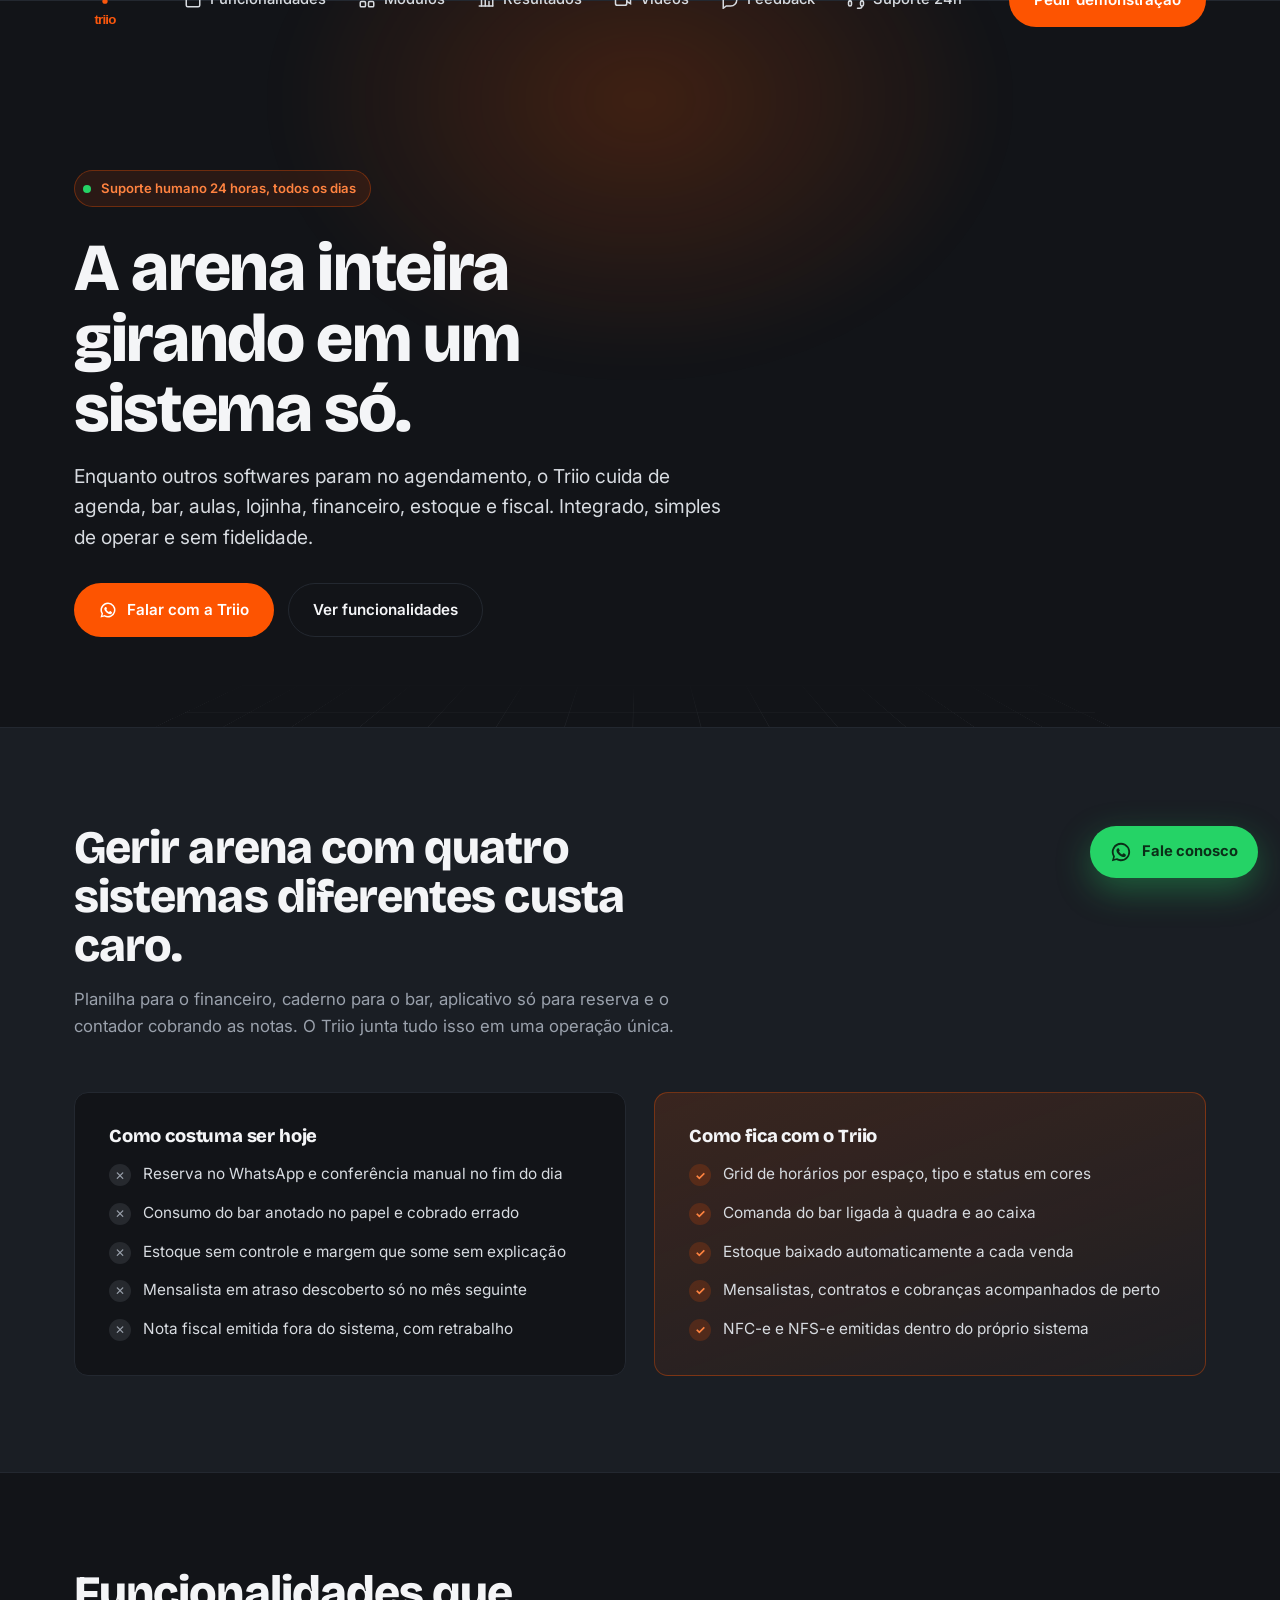
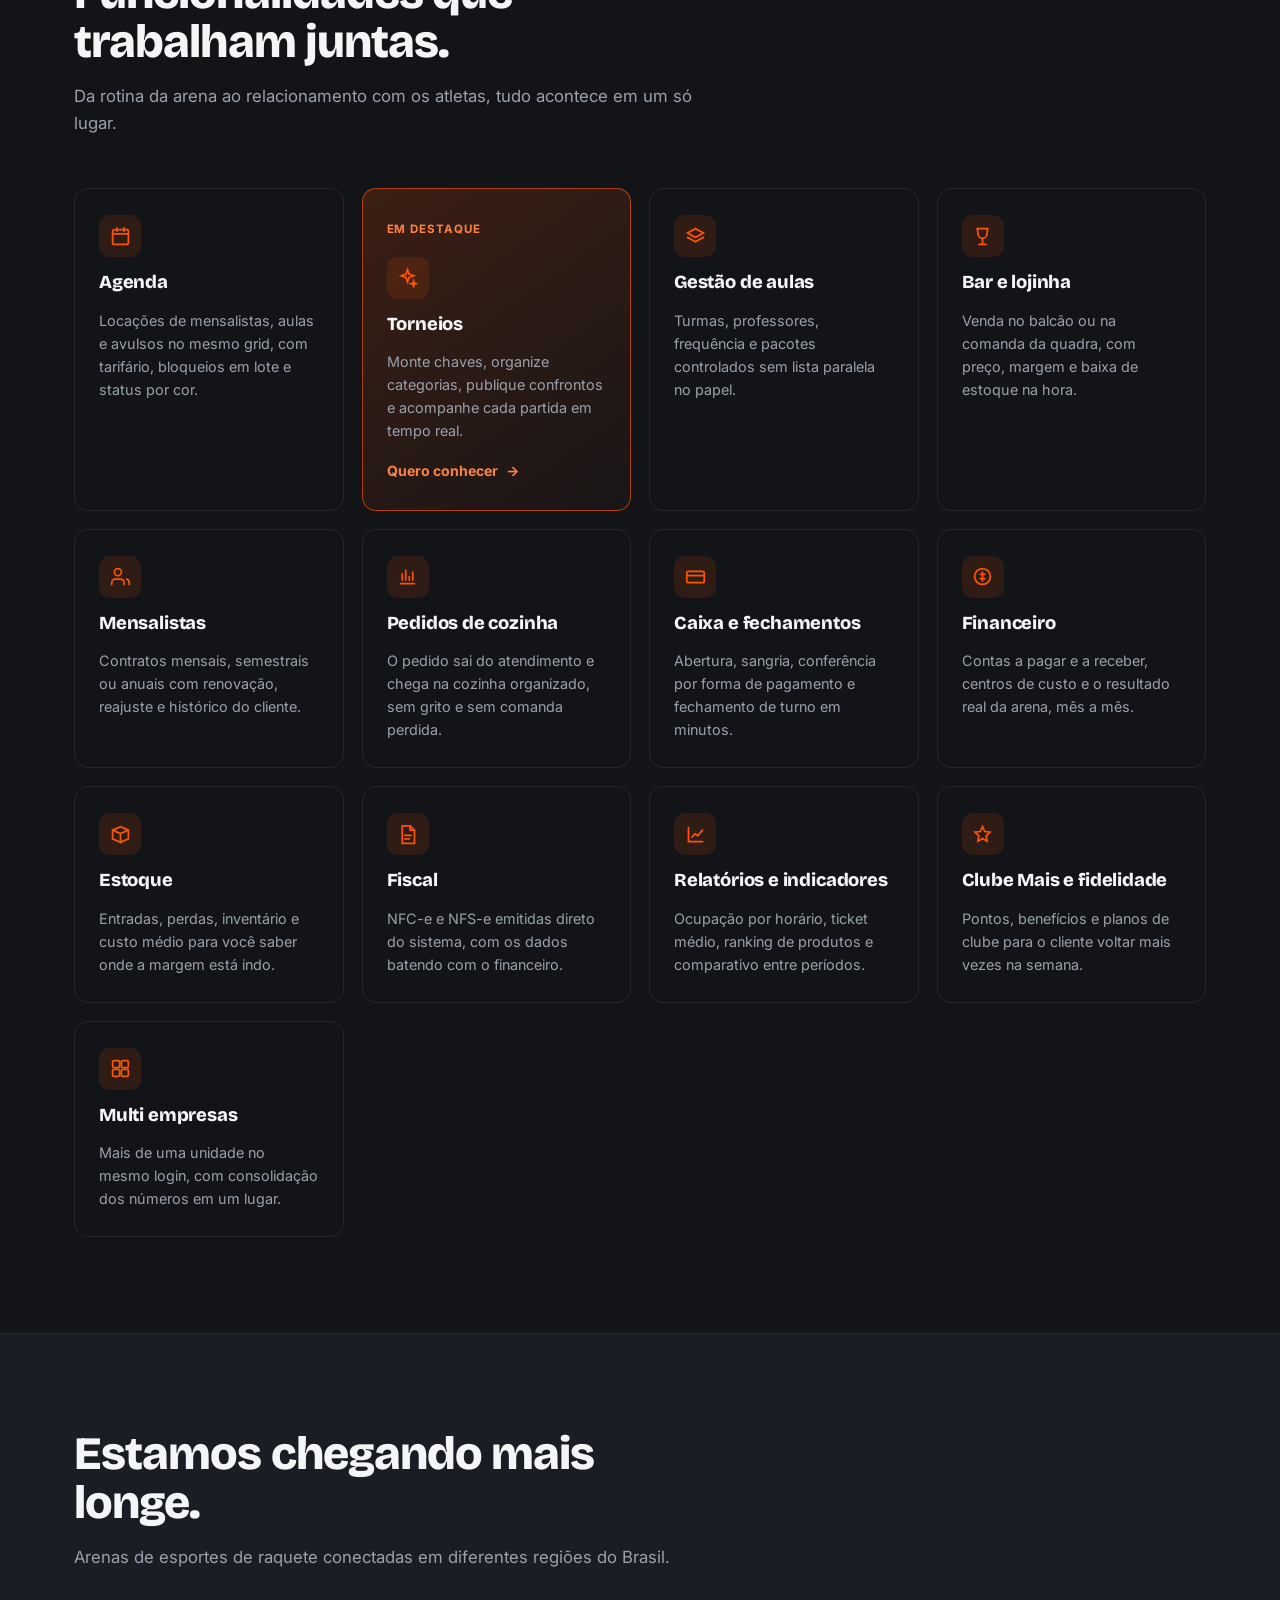
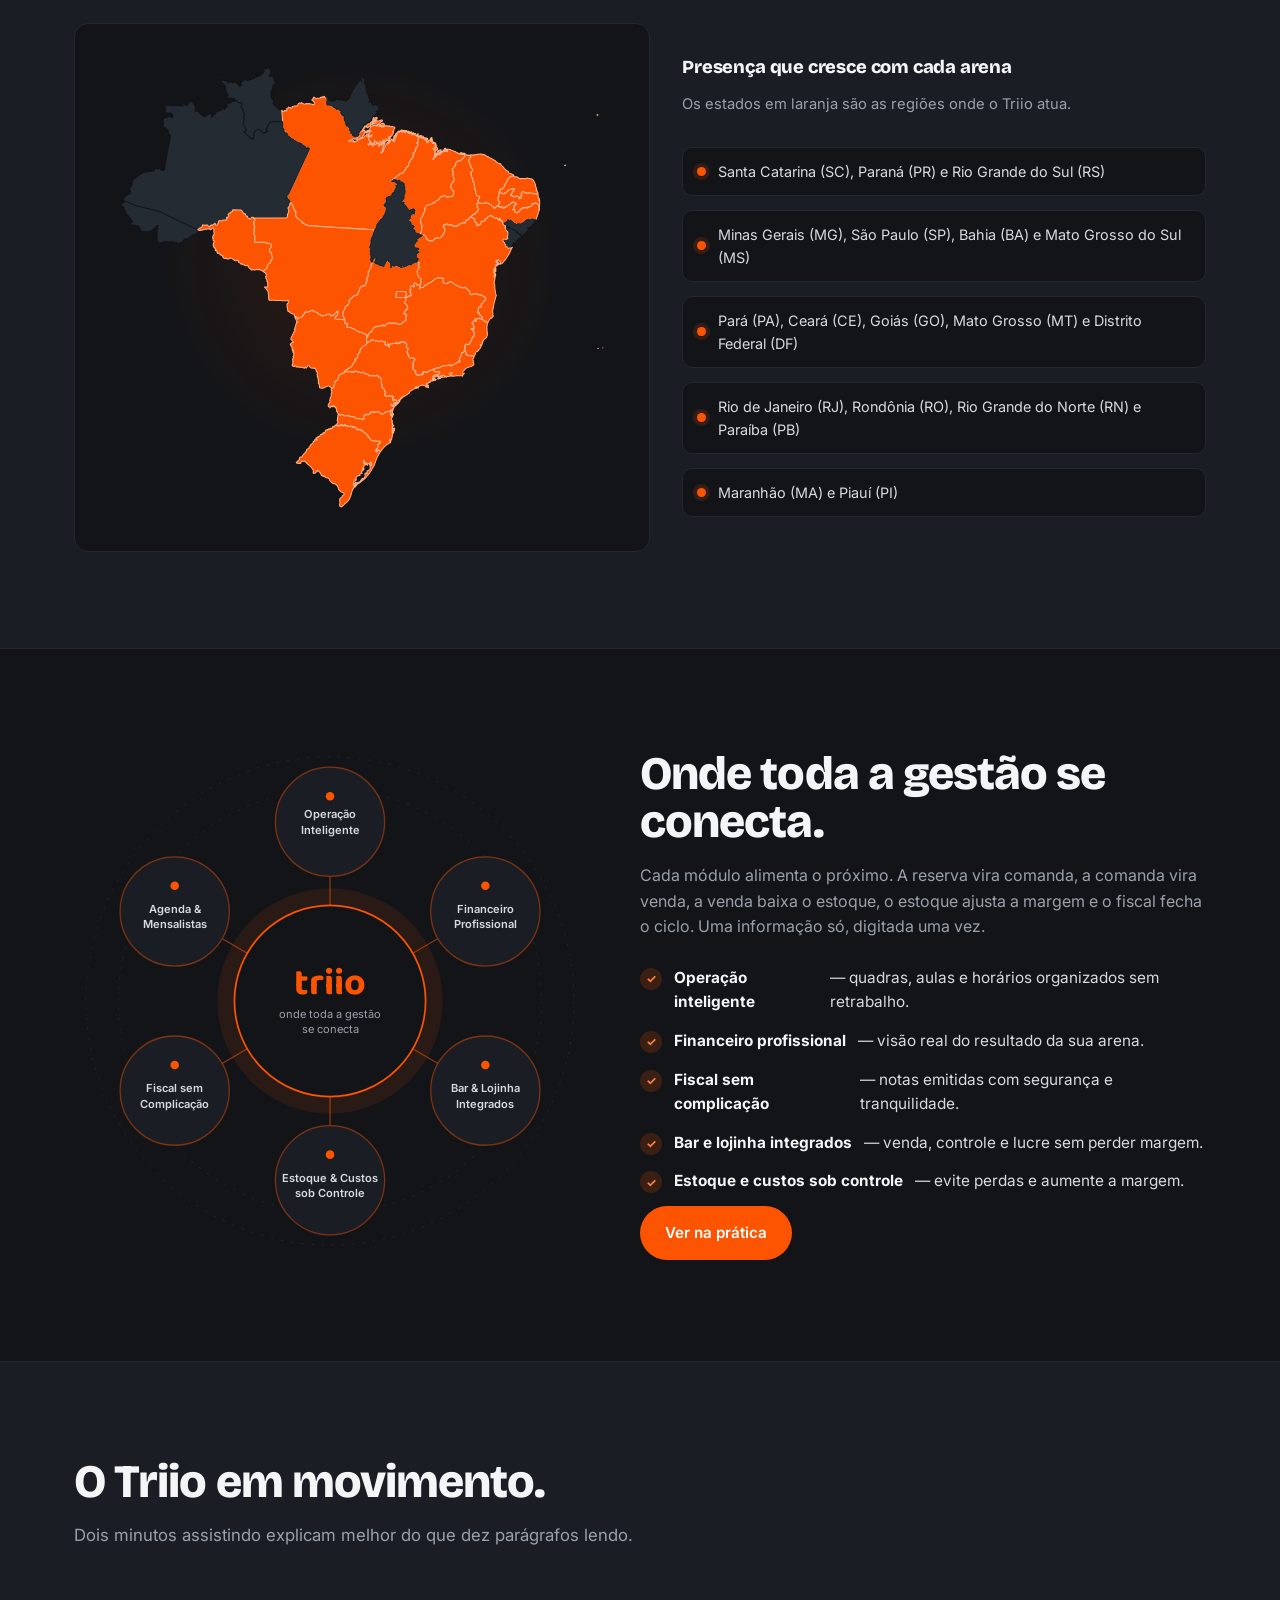
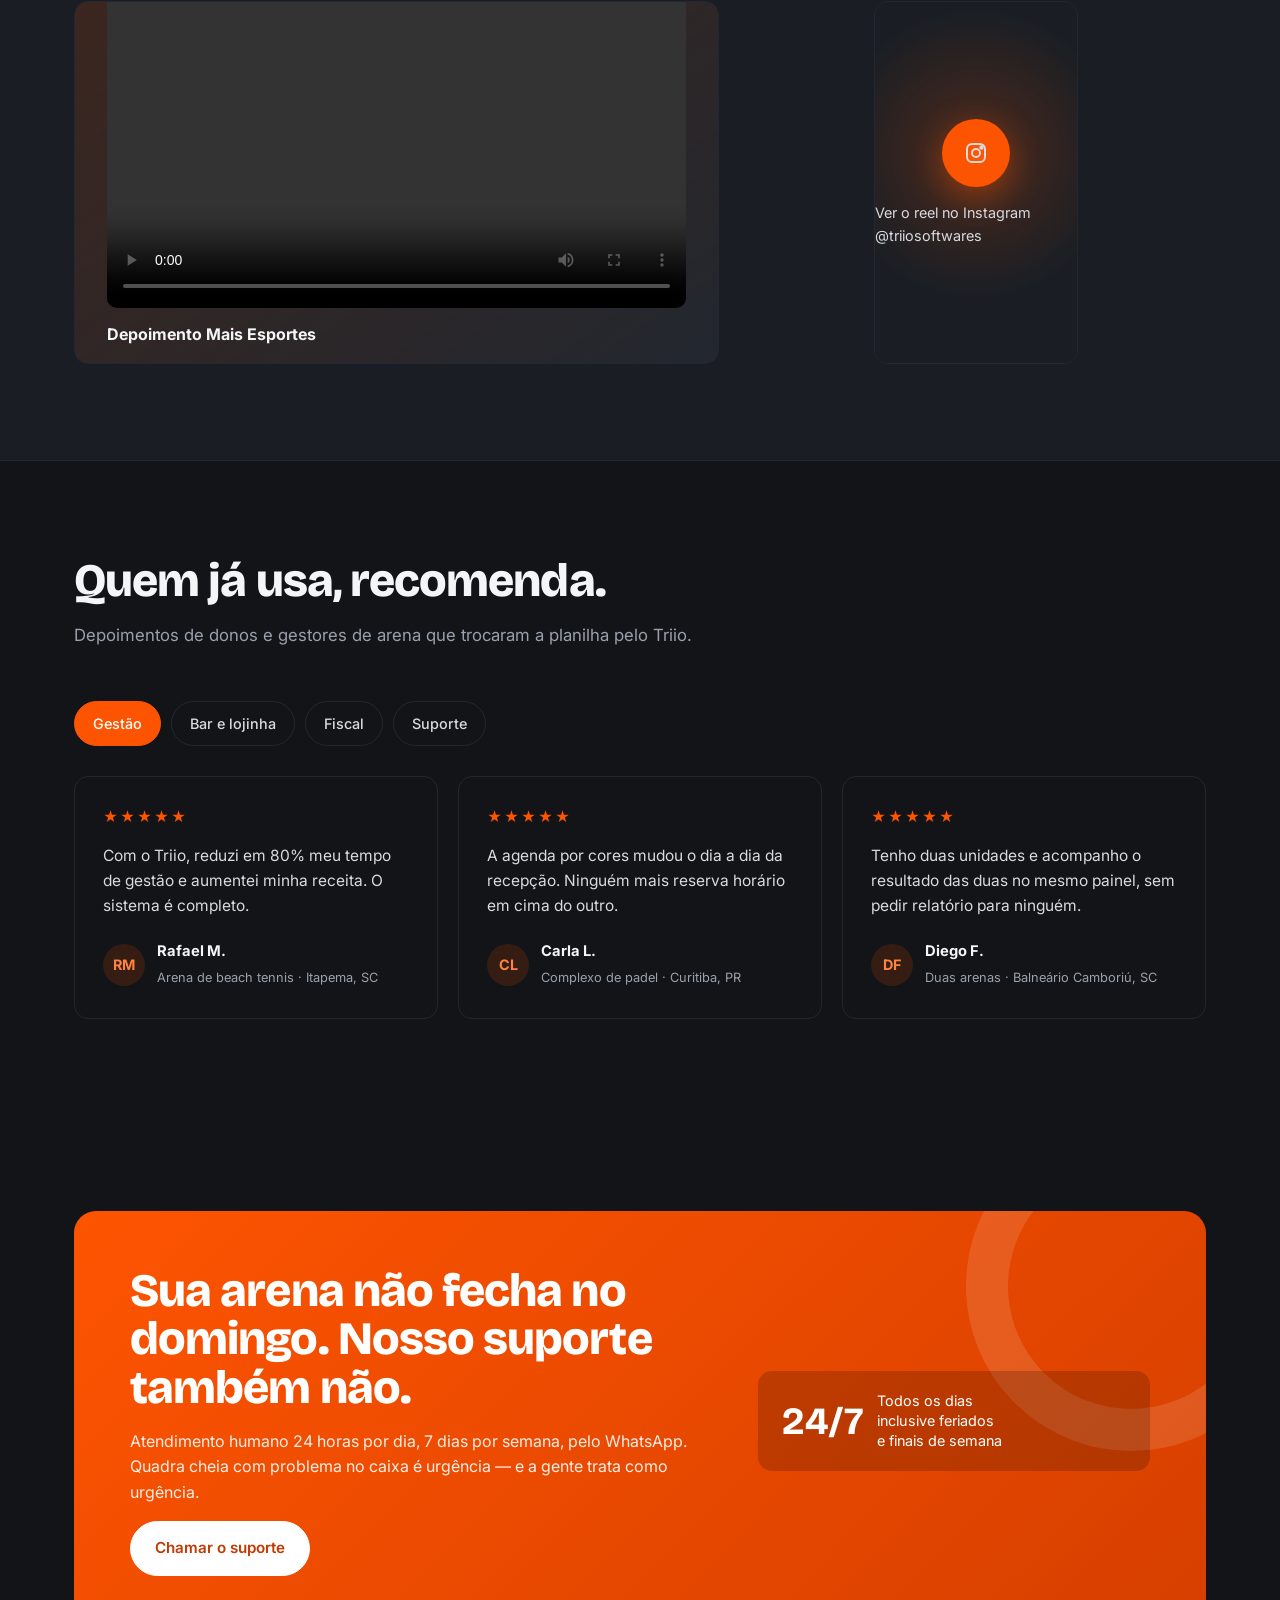
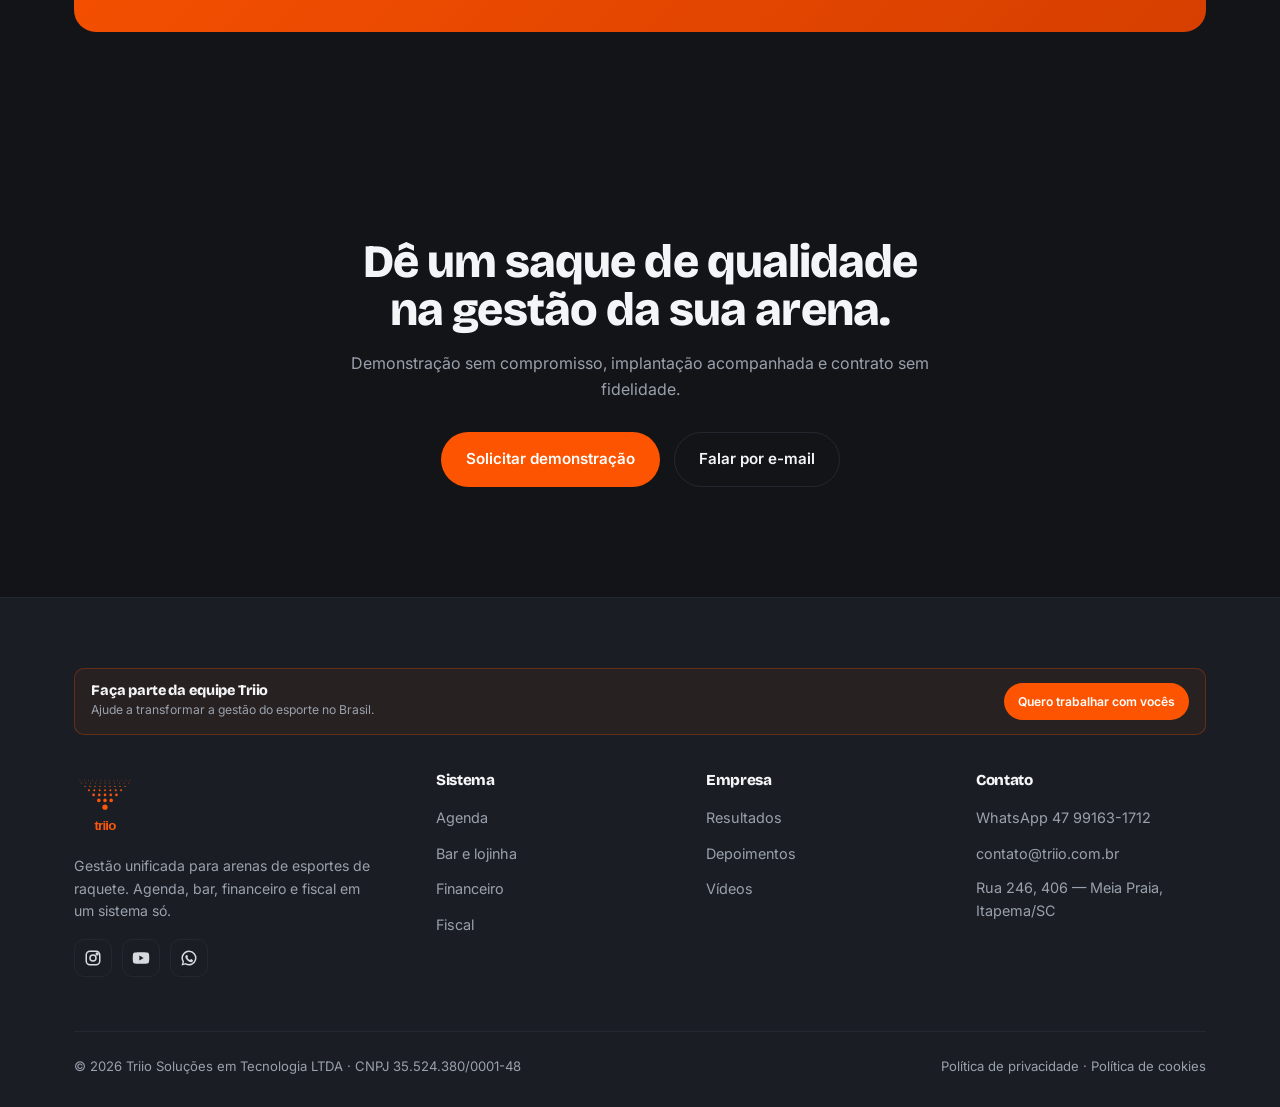
==== index.html @ 333366d4 "first commit" ====
<!DOCTYPE html>
<html lang="pt-BR">
<head>
<meta charset="UTF-8" />
<meta name="viewport" content="width=device-width, initial-scale=1, viewport-fit=cover" />
<link rel="icon" href="data:image/svg+xml,%3Csvg xmlns='http://www.w3.org/2000/svg' viewBox='0 0 32 32'%3E%3Cg fill='%23FD5401'%3E%3Ccircle cx='8' cy='8' r='2'/%3E%3Ccircle cx='16' cy='8' r='2'/%3E%3Ccircle cx='24' cy='8' r='2'/%3E%3Ccircle cx='12' cy='16' r='3'/%3E%3Ccircle cx='20' cy='16' r='3'/%3E%3Ccircle cx='16' cy='25' r='4'/%3E%3C/g%3E%3C/svg%3E" />
<title>Triio Software | Gestão completa para arenas esportivas</title>
<meta name="description" content="Triio: agenda, bar, aulas, lojinha, financeiro, estoque e fiscal em um único sistema para arenas de esportes de raquete. Suporte 24h e sem fidelidade." />

<!-- ============================================================
     FONTES
     Baloo 2             = palavra "triio" da logo
     Bricolage Grotesque = títulos
     Inter               = textos corridos e interface
     ============================================================ -->
<link rel="preconnect" href="https://fonts.googleapis.com" />
<link rel="preconnect" href="https://fonts.gstatic.com" crossorigin />
<link href="https://fonts.googleapis.com/css2?family=Baloo+2:wght@700&family=Bricolage+Grotesque:opsz,wght@12..96,500;12..96,700;12..96,800&family=Inter:wght@400;500;600;700&display=swap" rel="stylesheet" />

<style>
/* ============================================================
   1. TOKENS — cores, tipografia e espaçamentos do Triio
   Identidade: laranja + cinza/grafite.
   O laranja foi tirado da própria logo. Trocou aqui, trocou no site todo.
   ============================================================ */
:root{
  --carvao:      #121418;   /* fundo principal */
  --grafite:     #1A1E24;   /* blocos e cards */
  --grafite-alto:#232830;   /* bordas e hover */
  --cinza:       #9AA1AC;   /* texto secundário */
  --cinza-claro: #D7DBE0;   /* texto de apoio */
  --osso:        #F4F5F7;   /* texto principal claro */
  --laranja:     #FD5401;   /* cor da marca (extraída da logo) */
  --laranja-sol: #FF8340;   /* variação clara p/ gradientes */
  --verde-zap:   #25D366;   /* WhatsApp */

  --fonte-titulo: 'Bricolage Grotesque', system-ui, sans-serif;
  --fonte-texto:  'Inter', system-ui, -apple-system, sans-serif;

  --borda: 1px solid var(--grafite-alto);
  --raio: 14px;
  --container: 1180px;

  /* respeita a área segura de celulares com notch */
  box-sizing: border-box;
  padding-top: env(safe-area-inset-top, 0px);
  padding-bottom: env(safe-area-inset-bottom, 0px);
}
*,*::before,*::after{ box-sizing: border-box; }

html{ scroll-behavior: smooth; scroll-padding-top: 96px; }

body{
  margin:0;
  background: var(--carvao);
  color: var(--osso);
  font-family: var(--fonte-texto);
  font-size: 16px;
  line-height: 1.6;
  -webkit-font-smoothing: antialiased;
  overflow-x: hidden;
}

img{ max-width:100%; display:block; }
a{ color: inherit; text-decoration: none; }
button{ font: inherit; }

/* foco visível para quem navega pelo teclado */
a:focus-visible, button:focus-visible{
  outline: 2px solid var(--laranja);
  outline-offset: 3px;
  border-radius: 6px;
}

.container{
  width: 100%;
  max-width: var(--container);
  margin: 0 auto;
  padding: 0 24px;
}

/* --- Escala tipográfica --- */
h1,h2,h3,h4{
  font-family: var(--fonte-titulo);
  font-weight: 800;
  line-height: 1.05;
  letter-spacing: -0.02em;
  margin: 0 0 16px;
}
h1{ font-size: clamp(2.4rem, 6vw, 4.2rem); }
h2{ font-size: clamp(1.9rem, 4vw, 2.9rem); }
h3{ font-size: 1.15rem; letter-spacing: -0.01em; }
p{ margin: 0 0 16px; max-width: 65ch; }
.texto-apoio{ color: var(--cinza); }

/* --- Botões --- */
.btn{
  display: inline-flex; align-items: center; gap: 10px;
  padding: 14px 24px;
  border-radius: 999px;
  font-weight: 600; font-size: .95rem;
  border: 1px solid transparent;
  cursor: pointer;
  transition: transform .18s ease, background .18s ease, border-color .18s ease;
}
.btn:hover{ transform: translateY(-2px); }
.btn-principal{ background: var(--laranja); color: #fff; }
.btn-principal:hover{ background: var(--laranja-sol); }
.btn-secundario{ background: transparent; color: var(--osso); border-color: var(--grafite-alto); }
.btn-secundario:hover{ border-color: var(--laranja); color: var(--laranja); }

/* ============================================================
   2. CABEÇALHO
   Os itens do menu "estouram": ao passar o cursor, um painel
   com a descrição do item aparece com efeito de pop.
   ============================================================ */
.cabecalho{
  position: fixed; inset: 0 0 auto 0; z-index: 90;
  padding-top: env(safe-area-inset-top, 0px);
  background: rgba(18,20,24,.72);
  backdrop-filter: blur(14px);
  border-bottom: var(--borda);
  transition: background .3s ease;
}
.cabecalho.rolado{ background: rgba(18,20,24,.94); }

.barra{
  display: flex; align-items: center; justify-content: space-between;
  gap: 24px; height: 82px; overflow:visible;
}

/* --- logo --- */
.logo{ display:flex; align-items:center; flex-shrink:0; color:var(--laranja); position:relative; z-index:2; }
.logo-completa{ width:62px; height:66px; object-fit:contain; display:block; }
.logo-bolas{ display:flex; flex-direction:column; align-items:center; justify-content:flex-start; gap:1px; width:52px; height:44px; flex-shrink:0; }
.logo-fileira{ display:flex; align-items:center; justify-content:center; gap:2px; height:5px; }
.logo-bola{ display:block; flex:none; border-radius:50%; background:var(--laranja); }
.logo-texto{
  font-family: 'Baloo 2', var(--fonte-titulo), sans-serif;
  font-weight: 700; font-size: 1.85rem; line-height: 1;
  letter-spacing: -.01em; color: var(--laranja);
  transform: none;
}
@media (max-width:560px){
  .logo-completa{ width:54px; height:58px; }
}

/* --- navegação --- */
.nav{ display: flex; align-items: center; gap: 4px; }
.nav-item{ position: relative; }
/* área de hover estendida: o painel abre já no primeiro contato do cursor
   e não fecha enquanto o mouse desce do link até o balão */
.nav-item::after{ content:''; position:absolute; left:0; right:0; top:100%; height:18px; }

.nav-link{
  display: flex; align-items: center; gap: 8px;
  padding: 10px 14px; border-radius: 10px;
  font-size: .92rem; font-weight: 500; color: var(--cinza-claro);
  transition: color .2s ease, background .2s ease;
}
.nav-link svg{ width: 18px; height: 18px; transition: transform .25s cubic-bezier(.34,1.56,.64,1); }
.nav-item:hover .nav-link{ color: var(--laranja); background: rgba(253,84,1,.08); }
.nav-item:hover .nav-link svg{ transform: scale(1.35) translateY(-1px); }

/* o painel que "estoura" */
.pop{
  position: absolute; top: calc(100% + 10px); left: 50%;
  width: 270px;
  transform: translateX(-50%) scale(.82);
  transform-origin: top center;
  opacity: 0; visibility: hidden; pointer-events: none;
  background: var(--grafite);
  border: var(--borda);
  border-radius: var(--raio);
  padding: 18px;
  box-shadow: 0 24px 50px rgba(0,0,0,.55);
  transition: opacity .18s ease, transform .28s cubic-bezier(.34,1.56,.64,1), visibility .18s;
}
.nav-item:hover .pop, .nav-item:focus-within .pop{
  opacity: 1; visibility: visible; pointer-events: auto;
  transform: translateX(-50%) scale(1);
}
/* seta do balão */
.pop::before{
  content:''; position:absolute; top:-7px; left:50%; margin-left:-7px;
  width:12px; height:12px; background: var(--grafite);
  border-left: var(--borda); border-top: var(--borda);
  transform: rotate(45deg);
}
/* ponte invisível para o cursor não "cair" entre o link e o painel */
.pop::after{ content:''; position:absolute; top:-22px; left:-14px; right:-14px; height:22px; }

.pop strong{ display:block; font-family: var(--fonte-titulo); font-size:1rem; margin-bottom:6px; }
.pop p{ margin:0; font-size:.85rem; line-height:1.5; color: var(--cinza); }
.pop ul{ list-style:none; margin:12px 0 0; padding:0; display:grid; gap:6px; }
.pop ul a{ font-size:.85rem; color: var(--cinza-claro); display:flex; gap:8px; align-items:center; }
.pop ul a::before{ content:''; width:5px; height:5px; border-radius:50%; background: var(--laranja); flex-shrink:0; }
.pop ul a:hover{ color: var(--laranja); }

.acoes-cabecalho{ display:flex; align-items:center; gap:10px; }

/* botão hambúrguer (mobile) */
.hamburguer{
  display:none; background:none; border:var(--borda); color:var(--osso);
  width:44px; height:44px; border-radius:10px; cursor:pointer;
  align-items:center; justify-content:center;
}

/* ============================================================
   3. HERO — seção 1 da home
   Fundo com linhas de quadra (motivo visual da marca)
   ============================================================ */
.hero{
  position: relative; overflow: hidden;
  padding: 170px 0 90px;
}
/* linhas da "quadra" em perspectiva */
.quadra{
  position:absolute; inset:auto 0 -10% 0; height: 70%;
  background:
    repeating-linear-gradient(90deg, rgba(154,161,172,.16) 0 1px, transparent 1px 90px),
    repeating-linear-gradient(0deg,  rgba(154,161,172,.16) 0 1px, transparent 1px 70px);
  transform: perspective(620px) rotateX(64deg);
  transform-origin: bottom center;
  mask-image: linear-gradient(to top, #000 5%, transparent 85%);
  -webkit-mask-image: linear-gradient(to top, #000 5%, transparent 85%);
  pointer-events:none;
}
.brilho{
  position:absolute; top:-180px; left:50%; transform:translateX(-50%);
  width: 760px; height: 560px; pointer-events:none;
  background: radial-gradient(ellipse at center, rgba(253,84,1,.20), transparent 68%);
  filter: blur(18px);
}
.hero .container{ position: relative; z-index: 2; }

.selo{
  display:inline-flex; align-items:center; gap:10px;
  padding: 7px 14px 7px 8px; border-radius:999px;
  background: rgba(253,84,1,.10); border:1px solid rgba(253,84,1,.32);
  font-size:.82rem; color: var(--laranja-sol); font-weight:600; margin-bottom:26px;
}
.pulso{
  width:8px; height:8px; border-radius:50%; background: var(--verde-zap);
  box-shadow: 0 0 0 0 rgba(37,211,102,.7);
  animation: pulsar 2.2s infinite;
}
@keyframes pulsar{
  70%{ box-shadow: 0 0 0 9px rgba(37,211,102,0); }
  100%{ box-shadow: 0 0 0 0 rgba(37,211,102,0); }
}

.hero h1{ max-width: 15ch; }
.hero-sub{ font-size: clamp(1rem, 2vw, 1.2rem); color: var(--cinza-claro); max-width: 56ch; }
.hero-botoes{ display:flex; flex-wrap:wrap; gap:14px; margin-top: 30px; }

/* faixa de números logo abaixo do hero */
.faixa-numeros{
  display:grid; grid-template-columns: repeat(4, 1fr);
  gap:1px; background: var(--grafite-alto);
  border: var(--borda); border-radius: var(--raio);
  overflow:hidden; margin-top: 64px;
}
.faixa-numeros div{ background: var(--carvao); padding: 22px 20px; }
.faixa-numeros b{
  display:block; font-family: var(--fonte-titulo); font-size: 1.9rem; line-height:1;
  margin-bottom:6px;
}
.faixa-numeros small{ color: var(--cinza); font-size:.85rem; }

/* ============================================================
   4. SEÇÃO 2 DA HOME — problema x solução
   ============================================================ */
.secao{ padding: 96px 0; }
.secao-escura{ background: var(--grafite); border-top: var(--borda); border-bottom: var(--borda); }

.cabecalho-secao{ margin-bottom: 52px; max-width: 62ch; }
.cabecalho-secao p{ color: var(--cinza); font-size: 1.05rem; }

.duas-colunas{
  display:grid; grid-template-columns: 1fr 1fr; gap: 28px; align-items:stretch;
}
.painel{
  border: var(--borda); border-radius: var(--raio);
  padding: 34px; background: var(--carvao);
}
.painel.destaque{
  background: linear-gradient(160deg, rgba(253,84,1,.14), rgba(253,84,1,.02));
  border-color: rgba(253,84,1,.35);
}
.lista{ list-style:none; margin:0; padding:0; display:grid; gap:14px; }
.lista li{ display:flex; gap:12px; align-items:flex-start; font-size:.96rem; color: var(--cinza-claro); }
.marca-x, .marca-ok{
  flex-shrink:0; width:22px; height:22px; border-radius:50%;
  display:grid; place-items:center; font-size:.75rem; font-weight:700; margin-top:2px;
}
.marca-x{ background: rgba(154,161,172,.15); color: var(--cinza); }
.marca-ok{ background: rgba(253,84,1,.18); color: var(--laranja-sol); }

/* ============================================================
   5. MÓDULOS / FUNCIONALIDADES
   ============================================================ */
.grade-modulos{
  display:grid; grid-template-columns: repeat(auto-fill, minmax(250px,1fr)); gap: 18px;
}
.modulo{
  border: var(--borda); border-radius: var(--raio);
  padding: 26px 24px; background: var(--carvao);
  transition: border-color .2s ease, transform .2s ease;
}
.modulo:hover{ border-color: rgba(253,84,1,.45); transform: translateY(-3px); }
.modulo .icone{
  width:42px; height:42px; border-radius:11px; margin-bottom:16px;
  display:grid; place-items:center;
  background: rgba(253,84,1,.12); color: var(--laranja);
}
.modulo .icone svg{ width:21px; height:21px; }
.modulo p{ margin:0; font-size:.9rem; color: var(--cinza); }

/* ============================================================
   6. NÚMEROS E GRÁFICOS (meio do site)
   ============================================================ */
.bloco-dados{ display:grid; grid-template-columns: 1fr 1fr; gap: 28px; }

.card-dados{
  border: var(--borda); border-radius: var(--raio);
  background: var(--carvao); padding: 30px;
}
.card-dados h3{ margin-bottom: 4px; }
.card-dados .legenda{ font-size:.85rem; color: var(--cinza); margin-bottom: 26px; }

/* gráfico de barras em CSS puro */
.grafico-barras{
  display:flex; align-items:flex-end; gap: 12px; height: 210px;
  padding-top: 10px; border-bottom: 1px solid var(--grafite-alto);
}
.coluna{ flex:1; display:flex; flex-direction:column; justify-content:flex-end; align-items:center; gap:8px; height:100%; }
.barra{
  width: 100%; border-radius: 6px 6px 0 0;
  background: linear-gradient(180deg, var(--laranja-sol), var(--laranja));
  height: 0;                         /* cresce quando entra na tela */
  transition: height 1.1s cubic-bezier(.22,1,.36,1);
  position: relative;
}
.barra::after{
  content: attr(data-valor);
  position:absolute; top:-22px; left:0; right:0; text-align:center;
  font-size:.72rem; color: var(--cinza-claro); opacity:0;
  transition: opacity .5s ease .7s;
}
.visivel .barra::after{ opacity:1; }
.coluna small{ font-size:.75rem; color: var(--cinza); }
.coluna:last-child .barra{ background: linear-gradient(180deg,#fff, var(--laranja-sol)); }

/* barras horizontais (estados) */
.linha-estado{ margin-bottom: 18px; }
.linha-estado .topo{ display:flex; justify-content:space-between; font-size:.85rem; margin-bottom:7px; }
.linha-estado .topo span:last-child{ color: var(--cinza); }
.trilha{ height: 8px; border-radius: 999px; background: var(--grafite-alto); overflow:hidden; }
.preenchimento{
  height:100%; width:0; border-radius:999px;
  background: linear-gradient(90deg, var(--laranja), var(--laranja-sol));
  transition: width 1.2s cubic-bezier(.22,1,.36,1);
}

/* diagrama "onde toda a gestão se conecta" */
.conexao{ display:grid; grid-template-columns: .95fr 1.05fr; gap: 54px; align-items:center; }
.conexao-imagem{ position: relative; }
.diagrama{ width:100%; height:auto; overflow: visible; }
.diagrama .anel-externo{ fill:none; stroke: var(--grafite-alto); stroke-dasharray: 3 9; }
.diagrama .fio{ stroke: rgba(253,84,1,.55); stroke-width: 1.5; }
.diagrama .no-fundo{ fill: var(--grafite); }
.diagrama .no-borda{ fill:none; stroke: rgba(253,84,1,.45); stroke-width: 1.5; }
.diagrama .ponto{ fill: var(--laranja); }
.diagrama .rotulo{
  fill: var(--cinza-claro); font-family: var(--fonte-texto);
  font-size: 13px; font-weight: 600; text-anchor: middle;
}
.diagrama .nucleo-halo{ fill: rgba(253,84,1,.10); }
.diagrama .nucleo{ fill: var(--carvao); }
.diagrama .nucleo-borda{ fill:none; stroke: var(--laranja); stroke-width: 2; }
.diagrama .nucleo-nome{
  fill: var(--laranja); text-anchor: middle;
  font-family: 'Baloo 2', sans-serif; font-weight: 700; font-size: 44px;
}
.diagrama .nucleo-texto{
  fill: var(--cinza); text-anchor: middle;
  font-family: var(--fonte-texto); font-size: 13px;
}
/* o núcleo pulsa devagar para dar vida ao diagrama */
.diagrama .nucleo-halo{ animation: respirar 4s ease-in-out infinite; transform-origin: 300px 300px; }
@keyframes respirar{ 50%{ transform: scale(1.07); opacity:.7; } }

/* ============================================================
   7. VÍDEOS
   ============================================================ */
.grade-videos{ display:grid; grid-template-columns: 1.4fr 1fr; gap: 26px; }
.moldura-video{
  position: relative; border: var(--borda); border-radius: var(--raio);
  overflow: hidden; background: var(--grafite);
  aspect-ratio: 16 / 9;
}
.moldura-video.vertical{ aspect-ratio: 9 / 16; max-height: 560px; margin: 0 auto; }
.moldura-video iframe{ position:absolute; inset:0; width:100%; height:100%; border:0; }

/* capa clicável: só carrega o player depois do clique (site mais rápido) */
.capa{
  position:absolute; inset:0; border:0; cursor:pointer; color: var(--osso);
  display:flex; flex-direction:column; align-items:center; justify-content:center; gap:14px;
  background:
    radial-gradient(circle at 50% 42%, rgba(253,84,1,.22), transparent 62%),
    var(--grafite);
}
.play{
  width:68px; height:68px; border-radius:50%; background: var(--laranja);
  display:grid; place-items:center; color:#fff;
  box-shadow: 0 10px 34px rgba(253,84,1,.45);
  transition: transform .25s cubic-bezier(.34,1.56,.64,1);
}
.capa:hover .play{ transform: scale(1.12); }
.capa span{ font-size:.9rem; color: var(--cinza-claro); }

/* ============================================================
   8. DEPOIMENTOS (abas)
   ============================================================ */
.abas{ display:flex; flex-wrap:wrap; gap:10px; margin-bottom: 30px; }
.aba{
  padding: 10px 18px; border-radius: 999px; cursor:pointer;
  background: transparent; border: var(--borda); color: var(--cinza-claro);
  font-size:.9rem; font-weight:500;
  transition: all .2s ease;
}
.aba:hover{ border-color: var(--laranja); color: var(--laranja); }
.aba.ativa{ background: var(--laranja); border-color: var(--laranja); color:#fff; }

.painel-aba{ display:none; }
.painel-aba.ativo{ display:grid; grid-template-columns: repeat(auto-fit, minmax(290px,1fr)); gap:20px; }

.depoimento{
  border: var(--borda); border-radius: var(--raio); padding: 28px;
  background: var(--carvao); display:flex; flex-direction:column; gap:16px;
}
.estrelas{ color: var(--laranja); letter-spacing: 2px; font-size:.9rem; }
.depoimento p{ margin:0; font-size:.97rem; color: var(--cinza-claro); }
.autor{ display:flex; align-items:center; gap:12px; margin-top:auto; padding-top:6px; }
.avatar{
  width:42px; height:42px; border-radius:50%; flex-shrink:0;
  display:grid; place-items:center; font-weight:700; font-size:.9rem;
  background: rgba(253,84,1,.15); color: var(--laranja-sol);
}
.autor b{ display:block; font-size:.92rem; }
.autor small{ color: var(--cinza); font-size:.8rem; }

/* ============================================================
   9. SUPORTE 24H
   ============================================================ */
.suporte{
  position: relative; overflow:hidden;
  border-radius: 22px; padding: 56px;
  background: linear-gradient(135deg, #FD5401 0%, #D63F00 100%);
  color:#fff;
}
.suporte::before{
  content:''; position:absolute; right:-90px; top:-90px; width: 330px; height: 330px;
  border-radius:50%; border: 42px solid rgba(255,255,255,.12);
}
.suporte-conteudo{ position:relative; z-index:2; display:grid; grid-template-columns: 1.2fr .8fr; gap:40px; align-items:center; }
.suporte h2{ color:#fff; }
.suporte p{ color: rgba(255,255,255,.9); }
.relogio{
  display:flex; gap:14px; align-items:center;
  background: rgba(0,0,0,.18); border-radius: var(--raio); padding: 20px 24px;
}
.relogio b{ font-family: var(--fonte-titulo); font-size: 2.4rem; line-height:1; }

/* ============================================================
   10. CTA FINAL + RODAPÉ
   ============================================================ */
.cta-final{ text-align:center; padding: 110px 0; }
.cta-final h2{ max-width: 20ch; margin-inline: auto; }
.cta-final p{ margin-inline: auto; }

.rodape{ background: var(--grafite); border-top: var(--borda); padding: 70px 0 30px; }
.rodape-grade{ display:grid; grid-template-columns: 1.4fr repeat(3, 1fr); gap: 40px; }
.rodape h4{ font-size:.95rem; margin-bottom:16px; }
.rodape ul{ list-style:none; margin:0; padding:0; display:grid; gap:10px; }

/* mesmo efeito de "estourar" do cabeçalho, agora no rodapé */
.link-pop{ position: relative; display:inline-block; }
.link-pop > a{
  font-size:.9rem; color: var(--cinza);
  transition: color .2s ease, transform .2s cubic-bezier(.34,1.56,.64,1);
  display:inline-block;
}
.link-pop:hover > a{ color: var(--laranja); transform: translateX(4px) scale(1.04); }
.link-pop .pop{
  top: auto; bottom: calc(100% + 12px);
  transform-origin: bottom center;
  transform: translateX(-50%) scale(.82);
  width: 240px;
}
.link-pop:hover .pop, .link-pop:focus-within .pop{ transform: translateX(-50%) scale(1); }
.link-pop .pop::before{ top:auto; bottom:-7px; border:0; border-right: var(--borda); border-bottom: var(--borda); }
.link-pop .pop::after{ top:auto; bottom:-22px; }

.rodape-base{
  margin-top: 54px; padding-top: 24px; border-top: var(--borda);
  display:flex; flex-wrap:wrap; gap:16px; justify-content:space-between;
  font-size:.82rem; color: var(--cinza);
}
.redes{ display:flex; gap:10px; margin-top:16px; }
.redes a{
  width:38px; height:38px; border-radius:10px; border: var(--borda);
  display:grid; place-items:center; color: var(--cinza-claro);
  transition: all .2s ease;
}
.redes a:hover{ border-color: var(--laranja); color: var(--laranja); transform: translateY(-2px); }

/* ============================================================
   11. BOTÃO FLUTUANTE DO WHATSAPP
   ============================================================ */
.zap{
  position: fixed; right: 22px; z-index: 95;
  bottom: calc(22px + env(safe-area-inset-bottom, 0px));
  display:flex; align-items:center; gap:10px;
  background: var(--verde-zap); color:#0B2E18;
  padding: 14px 20px; border-radius: 999px; font-weight:700; font-size:.92rem;
  box-shadow: 0 12px 34px rgba(37,211,102,.35);
  transition: transform .2s ease;
}
.zap:hover{ transform: translateY(-3px) scale(1.03); }

/* ============================================================
   12. ANIMAÇÃO DE ENTRADA (discreta, uma vez por seção)
   ============================================================ */
.revelar{ opacity:0; transform: translateY(18px); transition: opacity .6s ease, transform .6s ease; }
.revelar.visivel{ opacity:1; transform:none; }

@media (prefers-reduced-motion: reduce){
  *{ animation: none !important; transition-duration: .01ms !important; }
  .revelar{ opacity:1; transform:none; }
  html{ scroll-behavior: auto; }
}

/* ============================================================
   13. RESPONSIVO
   ============================================================ */
@media (max-width: 980px){
  .nav{
    position: fixed; inset: 82px 0 auto 0;
    flex-direction: column; align-items: stretch; gap: 0;
    background: var(--carvao); border-bottom: var(--borda);
    padding: 12px 16px 22px;
    display: none;
  }
  .nav.aberto{ display: flex; }
  .nav-link{ padding: 14px 8px; font-size: 1rem; }
  /* no celular o painel vira um bloco normal, sem hover */
  .pop{
    position: static; opacity:1; visibility:visible; transform:none;
    width:auto; box-shadow:none; background: var(--grafite);
    padding: 14px; margin: 0 8px 8px; display:none;
  }
  .nav-item.aberto .pop{ display:block; }
  .pop::before{ display:none; }
  .hamburguer{ display:flex; }
  .acoes-cabecalho .btn{ display:none; }
  .duas-colunas, .bloco-dados, .conexao, .grade-videos,
  .suporte-conteudo, .rodape-grade{ grid-template-columns: 1fr; }
  .faixa-numeros{ grid-template-columns: 1fr 1fr; }
  .hero{ padding-top: 130px; }
  .suporte{ padding: 36px 28px; }
  .conexao{ gap: 32px; }
  .moldura-video.vertical{ max-height: none; }
}
@media (max-width: 560px){
  .secao{ padding: 68px 0; }
  .painel{ padding: 26px 22px; }
  .zap span{ display:none; }
  .zap{ padding: 16px; }
}

/* ajustes da nova experiência */
.pop{ display:none !important; }
.modulo-destaque{ position:relative; border-color:rgba(253,84,1,.65); background:linear-gradient(145deg,rgba(253,84,1,.18),rgba(253,84,1,.03)); }
.modulo-destaque .tag-destaque{ display:inline-block; margin-bottom:18px; color:var(--laranja-sol); font-size:.72rem; font-weight:700; letter-spacing:.08em; text-transform:uppercase; }
.modulo-destaque a{ display:inline-flex; gap:8px; margin-top:18px; color:var(--laranja-sol); font-size:.88rem; font-weight:700; }
.modulo-destaque a span{ transition:transform .2s ease; }
.modulo-destaque:hover a span{ transform:translateX(4px); }
.mapa-presenca{ display:grid; grid-template-columns:minmax(280px,1.1fr) 1fr; gap:32px; align-items:center; }
.mapa-brasil{ min-height:390px; border:var(--borda); border-radius:var(--raio); overflow:hidden; background:radial-gradient(circle at 50% 45%,rgba(253,84,1,.12),transparent 52%),var(--carvao); display:flex; align-items:center; justify-content:center; padding:22px; }
.mapa-brasil.revelar,.mapa-legenda.revelar{ opacity:1; transform:none; }
.mapa-layer{ width:100%; max-width:560px; filter:drop-shadow(0 10px 18px rgba(0,0,0,.28)); }
.mapa-silhueta{ display:block; width:100%; height:auto; }
.mapa-legenda{ display:grid; gap:14px; }
.mapa-legenda h3{ margin-bottom:2px; }
.mapa-legenda p{ color:var(--cinza); font-size:.92rem; }
.estado-item{ display:flex; align-items:center; gap:12px; padding:12px 14px; border:var(--borda); border-radius:10px; background:var(--carvao); color:var(--cinza-claro); font-size:.9rem; }
.estado-item i{ width:9px; height:9px; border-radius:50%; background:var(--laranja); box-shadow:0 0 0 4px rgba(253,84,1,.14); }
.diagrama .no{ cursor:pointer; transition:filter .2s ease,transform .2s ease; transform-box:fill-box; transform-origin:center; }
.diagrama .no:hover, .diagrama .no:focus{ filter:drop-shadow(0 0 8px rgba(253,84,1,.7)); transform:scale(1.04); outline:none; }
.diagrama .no:hover .no-borda, .diagrama .no:focus .no-borda{ stroke:var(--laranja-sol); stroke-width:2.5; }
.diagrama-info{ position:absolute; top:7%; right:0; z-index:4; width:235px; min-height:0; padding:14px 16px; border:1px solid rgba(253,84,1,.55); border-left:3px solid var(--laranja); border-radius:10px; background:rgba(26,30,36,.96); color:var(--cinza-claro); font-size:.82rem; line-height:1.45; opacity:0; visibility:hidden; pointer-events:none; transform:translateX(10px) scale(.96); transition:opacity .2s ease,transform .2s ease,visibility .2s ease; }
.diagrama-info.ativo{ opacity:1; visibility:visible; transform:none; border-color:var(--laranja-sol); box-shadow:0 8px 24px rgba(0,0,0,.3); }
.video-depoimento{ display:flex; flex-direction:column; justify-content:center; align-items:flex-start; gap:14px; padding:32px; background:linear-gradient(145deg,rgba(253,84,1,.15),rgba(35,40,48,.9)); }
.video-depoimento video{ width:100%; border-radius:10px; background:#090a0c; aspect-ratio:16/9; object-fit:cover; }
.video-depoimento small{ color:var(--cinza); }
.equipe-cta{ display:flex; align-items:center; justify-content:space-between; gap:18px; margin-bottom:38px; padding:14px 16px; border:1px solid rgba(253,84,1,.28); border-radius:10px; background:rgba(253,84,1,.06); }
.equipe-cta h3{ margin:0 0 2px; font-size:.9rem; }
.equipe-cta p{ margin:0; color:var(--cinza); font-size:.76rem; }
.equipe-cta .btn{ padding:8px 13px; font-size:.76rem; white-space:nowrap; }
@media (max-width:980px){ .mapa-presenca{ grid-template-columns:1fr; } .equipe-cta{ align-items:flex-start; flex-direction:column; } }
@media (max-width:560px){ .mapa-brasil{ min-height:330px; padding:14px; } .mapa-layer{ width:100%; } .diagrama-info{ top:2%; right:2%; width:190px; font-size:.76rem; } }
</style>
</head>

<body>

<!-- Símbolo da marca (funil de bolinhas). Fica escondido aqui e é
     reaproveitado no cabeçalho e no rodapé com <use>. -->
<svg width="0" height="0" style="position:absolute" aria-hidden="true">
  <symbol id="marca-triio" viewBox="0 0 100 68" fill="currentColor"><circle cx="3.2" cy="6.0" r="1.3"/><circle cx="11.0" cy="6.0" r="1.3"/><circle cx="18.8" cy="6.0" r="1.3"/><circle cx="26.6" cy="6.0" r="1.3"/><circle cx="34.4" cy="6.0" r="1.3"/><circle cx="42.2" cy="6.0" r="1.3"/><circle cx="50.0" cy="6.0" r="1.3"/><circle cx="57.8" cy="6.0" r="1.3"/><circle cx="65.6" cy="6.0" r="1.3"/><circle cx="73.4" cy="6.0" r="1.3"/><circle cx="81.2" cy="6.0" r="1.3"/><circle cx="89.0" cy="6.0" r="1.3"/><circle cx="96.8" cy="6.0" r="1.3"/><circle cx="11.0" cy="14.2" r="2.2"/><circle cx="18.8" cy="14.2" r="2.2"/><circle cx="26.6" cy="14.2" r="2.2"/><circle cx="34.4" cy="14.2" r="2.2"/><circle cx="42.2" cy="14.2" r="2.2"/><circle cx="50.0" cy="14.2" r="2.2"/><circle cx="57.8" cy="14.2" r="2.2"/><circle cx="65.6" cy="14.2" r="2.2"/><circle cx="73.4" cy="14.2" r="2.2"/><circle cx="81.2" cy="14.2" r="2.2"/><circle cx="89.0" cy="14.2" r="2.2"/><circle cx="18.8" cy="22.4" r="3.2"/><circle cx="26.6" cy="22.4" r="3.2"/><circle cx="34.4" cy="22.4" r="3.2"/><circle cx="42.2" cy="22.4" r="3.2"/><circle cx="50.0" cy="22.4" r="3.2"/><circle cx="57.8" cy="22.4" r="3.2"/><circle cx="65.6" cy="22.4" r="3.2"/><circle cx="73.4" cy="22.4" r="3.2"/><circle cx="81.2" cy="22.4" r="3.2"/><circle cx="26.6" cy="30.6" r="4.1"/><circle cx="34.4" cy="30.6" r="4.1"/><circle cx="42.2" cy="30.6" r="4.1"/><circle cx="50.0" cy="30.6" r="4.1"/><circle cx="57.8" cy="30.6" r="4.1"/><circle cx="65.6" cy="30.6" r="4.1"/><circle cx="73.4" cy="30.6" r="4.1"/><circle cx="34.4" cy="38.8" r="5.1"/><circle cx="42.2" cy="38.8" r="5.1"/><circle cx="50.0" cy="38.8" r="5.1"/><circle cx="57.8" cy="38.8" r="5.1"/><circle cx="65.6" cy="38.8" r="5.1"/><circle cx="42.2" cy="47.0" r="6.0"/><circle cx="50.0" cy="47.0" r="6.0"/><circle cx="57.8" cy="47.0" r="6.0"/><circle cx="50.0" cy="55.2" r="7.0"/></symbol>
</svg>

<!-- ============================================================
     CABEÇALHO
     ============================================================ -->
<header class="cabecalho" id="cabecalho">
  <div class="container barra">

    <!-- Logo Triio: funil de bolinhas (SVG) + palavra "triio" -->
    <a href="#topo" class="logo" aria-label="Triio Software - início">
      <img class="logo-completa" src="img/logo-triio.svg" alt="Triio" />
    </a>

    <!-- Menu principal. Cada item tem um painel que "estoura" no hover -->
    <nav class="nav" id="nav">

      <div class="nav-item">
        <a class="nav-link" href="#modulos">
          <svg viewBox="0 0 24 24" fill="none" stroke="currentColor" stroke-width="2" stroke-linecap="round"><rect x="3" y="4" width="18" height="17" rx="2"/><path d="M3 9h18M8 2v4M16 2v4"/></svg>
          Funcionalidades
        </a>
      </div>

      <div class="nav-item">
        <a class="nav-link" href="#modulos">
          <svg viewBox="0 0 24 24" fill="none" stroke="currentColor" stroke-width="2" stroke-linecap="round"><rect x="3" y="3" width="7" height="7" rx="1.5"/><rect x="14" y="3" width="7" height="7" rx="1.5"/><rect x="3" y="14" width="7" height="7" rx="1.5"/><rect x="14" y="14" width="7" height="7" rx="1.5"/></svg>
          Módulos
        </a>
      </div>

      <div class="nav-item">
        <a class="nav-link" href="#resultados">
          <svg viewBox="0 0 24 24" fill="none" stroke="currentColor" stroke-width="2" stroke-linecap="round"><path d="M3 20h18"/><path d="M6 20V11M11 20V5M16 20v-6M21 20v-9"/></svg>
          Resultados
        </a>
      </div>

      <div class="nav-item">
        <a class="nav-link" href="#videos">
          <svg viewBox="0 0 24 24" fill="none" stroke="currentColor" stroke-width="2" stroke-linecap="round"><rect x="2" y="5" width="15" height="14" rx="2.5"/><path d="M17 10l5-3v10l-5-3z"/></svg>
          Vídeos
        </a>
      </div>

      <div class="nav-item">
        <a class="nav-link" href="#feedback">
          <svg viewBox="0 0 24 24" fill="none" stroke="currentColor" stroke-width="2" stroke-linecap="round"><path d="M21 12a8 8 0 0 1-8 8H7l-4 3V12a8 8 0 0 1 8-8h2a8 8 0 0 1 8 8z"/></svg>
          Feedback
        </a>
      </div>

      <div class="nav-item">
        <a class="nav-link" href="#suporte">
          <svg viewBox="0 0 24 24" fill="none" stroke="currentColor" stroke-width="2" stroke-linecap="round"><path d="M4 14v-2a8 8 0 0 1 16 0v2"/><rect x="2" y="13" width="4" height="7" rx="2"/><rect x="18" y="13" width="4" height="7" rx="2"/><path d="M20 20a3 3 0 0 1-3 3h-3"/></svg>
          Suporte 24h
        </a>
      </div>

    </nav>

    <div class="acoes-cabecalho">
      <a class="btn btn-principal" href="https://wa.me/5547991631712?text=Ol%C3%A1!%20Quero%20uma%20demonstra%C3%A7%C3%A3o%20do%20Triio." target="_blank" rel="noopener">Pedir demonstração</a>
      <button class="hamburguer" id="hamburguer" aria-label="Abrir menu" aria-expanded="false">
        <svg width="22" height="22" viewBox="0 0 24 24" fill="none" stroke="currentColor" stroke-width="2" stroke-linecap="round"><path d="M4 7h16M4 12h16M4 17h16"/></svg>
      </button>
    </div>

  </div>
</header>

<main id="topo">

  <!-- ==========================================================
       HOME — SEÇÃO 1
       ========================================================== -->
  <section class="hero">
    <div class="brilho"></div>
    <div class="quadra"></div>
    <div class="container">

      <div class="selo"><span class="pulso"></span> Suporte humano 24 horas, todos os dias</div>

      <h1>A arena inteira girando em um sistema só.</h1>

      <p class="hero-sub">
        Enquanto outros softwares param no agendamento, o Triio cuida de agenda, bar, aulas,
        lojinha, financeiro, estoque e fiscal. Integrado, simples de operar e sem fidelidade.
      </p>

      <div class="hero-botoes">
        <a class="btn btn-principal" href="https://wa.me/5547991631712?text=Ol%C3%A1!%20Quero%20uma%20demonstra%C3%A7%C3%A3o%20do%20Triio." target="_blank" rel="noopener">
          <svg width="18" height="18" viewBox="0 0 24 24" fill="currentColor" aria-hidden="true"><path d="M12 2a10 10 0 0 0-8.6 15.1L2 22l5-1.3A10 10 0 1 0 12 2zm0 18a8 8 0 0 1-4.1-1.1l-.3-.2-3 .8.8-2.9-.2-.3A8 8 0 1 1 12 20zm4.4-5.8c-.2-.1-1.4-.7-1.6-.8s-.4-.1-.5.1-.6.8-.7 1-.3.2-.5.1a6.5 6.5 0 0 1-3.2-2.8c-.2-.4.2-.4.6-1.2.1-.2 0-.4 0-.5l-.7-1.7c-.2-.4-.4-.4-.5-.4h-.5a1 1 0 0 0-.7.3A2.9 2.9 0 0 0 7 10.4a5.1 5.1 0 0 0 1 2.6 11.5 11.5 0 0 0 4.4 3.9c1.6.6 2.2.7 3 .6a2.6 2.6 0 0 0 1.7-1.2 2.1 2.1 0 0 0 .1-1.2z"/></svg>
          Falar com a Triio
        </a>
        <a class="btn btn-secundario" href="#modulos">Ver funcionalidades</a>
      </div>

    </div>
  </section>

  <!-- ==========================================================
       HOME — SEÇÃO 2: o problema e a solução
       ========================================================== -->
  <section class="secao secao-escura" id="plataforma">
    <div class="container">

      <div class="cabecalho-secao revelar">
        <h2>Gerir arena com quatro sistemas diferentes custa caro.</h2>
        <p>Planilha para o financeiro, caderno para o bar, aplicativo só para reserva e o contador cobrando as notas.
           O Triio junta tudo isso em uma operação única.</p>
      </div>

      <div class="duas-colunas">
        <div class="painel revelar">
          <h3>Como costuma ser hoje</h3>
          <ul class="lista">
            <li><span class="marca-x">✕</span> Reserva no WhatsApp e conferência manual no fim do dia</li>
            <li><span class="marca-x">✕</span> Consumo do bar anotado no papel e cobrado errado</li>
            <li><span class="marca-x">✕</span> Estoque sem controle e margem que some sem explicação</li>
            <li><span class="marca-x">✕</span> Mensalista em atraso descoberto só no mês seguinte</li>
            <li><span class="marca-x">✕</span> Nota fiscal emitida fora do sistema, com retrabalho</li>
          </ul>
        </div>

        <div class="painel destaque revelar">
          <h3>Como fica com o Triio</h3>
          <ul class="lista">
            <li><span class="marca-ok">✓</span> Grid de horários por espaço, tipo e status em cores</li>
            <li><span class="marca-ok">✓</span> Comanda do bar ligada à quadra e ao caixa</li>
            <li><span class="marca-ok">✓</span> Estoque baixado automaticamente a cada venda</li>
            <li><span class="marca-ok">✓</span> Mensalistas, contratos e cobranças acompanhados de perto</li>
            <li><span class="marca-ok">✓</span> NFC-e e NFS-e emitidas dentro do próprio sistema</li>
          </ul>
        </div>
      </div>

    </div>
  </section>

  <!-- ==========================================================
       MÓDULOS
       ========================================================== -->
  <section class="secao" id="modulos">
    <div class="container">

      <div class="cabecalho-secao revelar">
        <h2>Funcionalidades que trabalham juntas.</h2>
        <p>Da rotina da arena ao relacionamento com os atletas, tudo acontece em um só lugar.</p>
      </div>

      <div class="grade-modulos">

        <article class="modulo revelar">
          <div class="icone"><svg viewBox="0 0 24 24" fill="none" stroke="currentColor" stroke-width="2" stroke-linecap="round"><rect x="3" y="4" width="18" height="17" rx="2"/><path d="M3 9h18M8 2v4M16 2v4"/></svg></div>
          <h3>Agenda</h3>
          <p>Locações de mensalistas, aulas e avulsos no mesmo grid, com tarifário, bloqueios em lote e status por cor.</p>
        </article>

        <article class="modulo modulo-destaque revelar">
          <span class="tag-destaque">Em destaque</span>
          <div class="icone"><svg viewBox="0 0 24 24" fill="none" stroke="currentColor" stroke-width="2" stroke-linecap="round"><path d="m12 3 1.8 5.2L19 10l-5.2 1.8L12 17l-1.8-5.2L5 10l5.2-1.8L12 3Z"/><path d="m19 16 .7 2.3L22 19l-2.3.7L19 22l-.7-2.3L16 19l2.3-.7L19 16Z"/></svg></div>
          <h3>Torneios</h3>
          <p>Monte chaves, organize categorias, publique confrontos e acompanhe cada partida em tempo real.</p>
          <a href="https://wa.me/5547991631712?text=Quero%20conhecer%20a%20funcionalidade%20de%20torneios%20do%20Triio." target="_blank" rel="noopener">Quero conhecer <span aria-hidden="true">→</span></a>
        </article>

        <article class="modulo revelar">
          <div class="icone"><svg viewBox="0 0 24 24" fill="none" stroke="currentColor" stroke-width="2" stroke-linecap="round"><path d="M12 3l9 5-9 5-9-5 9-5z"/><path d="M3 13l9 5 9-5"/></svg></div>
          <h3>Gestão de aulas</h3>
          <p>Turmas, professores, frequência e pacotes controlados sem lista paralela no papel.</p>
        </article>

        <article class="modulo revelar">
          <div class="icone"><svg viewBox="0 0 24 24" fill="none" stroke="currentColor" stroke-width="2" stroke-linecap="round"><path d="M6 3h12l-1 6a5 5 0 0 1-10 0L6 3z"/><path d="M12 14v7M8 21h8"/></svg></div>
          <h3>Bar e lojinha</h3>
          <p>Venda no balcão ou na comanda da quadra, com preço, margem e baixa de estoque na hora.</p>
        </article>

        <article class="modulo revelar">
          <div class="icone"><svg viewBox="0 0 24 24" fill="none" stroke="currentColor" stroke-width="2" stroke-linecap="round"><path d="M16 21v-2a4 4 0 0 0-4-4H6a4 4 0 0 0-4 4v2"/><circle cx="9" cy="7" r="4"/><path d="M22 21v-2a4 4 0 0 0-3-3.9"/></svg></div>
          <h3>Mensalistas</h3>
          <p>Contratos mensais, semestrais ou anuais com renovação, reajuste e histórico do cliente.</p>
        </article>

        <article class="modulo revelar">
          <div class="icone"><svg viewBox="0 0 24 24" fill="none" stroke="currentColor" stroke-width="2" stroke-linecap="round"><path d="M4 20h16M6 16V9M10 16V5M14 16v-4M18 16V7"/></svg></div>
          <h3>Pedidos de cozinha</h3>
          <p>O pedido sai do atendimento e chega na cozinha organizado, sem grito e sem comanda perdida.</p>
        </article>

        <article class="modulo revelar">
          <div class="icone"><svg viewBox="0 0 24 24" fill="none" stroke="currentColor" stroke-width="2" stroke-linecap="round"><rect x="2" y="6" width="20" height="13" rx="2"/><path d="M2 11h20"/></svg></div>
          <h3>Caixa e fechamentos</h3>
          <p>Abertura, sangria, conferência por forma de pagamento e fechamento de turno em minutos.</p>
        </article>

        <article class="modulo revelar">
          <div class="icone"><svg viewBox="0 0 24 24" fill="none" stroke="currentColor" stroke-width="2" stroke-linecap="round"><circle cx="12" cy="12" r="9"/><path d="M12 7v10M9.5 9.5h5M9.5 14.5h5"/></svg></div>
          <h3>Financeiro</h3>
          <p>Contas a pagar e a receber, centros de custo e o resultado real da arena, mês a mês.</p>
        </article>

        <article class="modulo revelar">
          <div class="icone"><svg viewBox="0 0 24 24" fill="none" stroke="currentColor" stroke-width="2" stroke-linecap="round"><path d="M3 7l9-4 9 4v10l-9 4-9-4V7z"/><path d="M3 7l9 4 9-4M12 11v10"/></svg></div>
          <h3>Estoque</h3>
          <p>Entradas, perdas, inventário e custo médio para você saber onde a margem está indo.</p>
        </article>

        <article class="modulo revelar">
          <div class="icone"><svg viewBox="0 0 24 24" fill="none" stroke="currentColor" stroke-width="2" stroke-linecap="round"><path d="M6 2h9l5 5v15H6z"/><path d="M15 2v5h5M9 13h7M9 17h5"/></svg></div>
          <h3>Fiscal</h3>
          <p>NFC-e e NFS-e emitidas direto do sistema, com os dados batendo com o financeiro.</p>
        </article>

        <article class="modulo revelar">
          <div class="icone"><svg viewBox="0 0 24 24" fill="none" stroke="currentColor" stroke-width="2" stroke-linecap="round"><path d="M4 4v16h16"/><path d="M8 15l3.5-4 3 2.5L20 7"/></svg></div>
          <h3>Relatórios e indicadores</h3>
          <p>Ocupação por horário, ticket médio, ranking de produtos e comparativo entre períodos.</p>
        </article>

        <article class="modulo revelar">
          <div class="icone"><svg viewBox="0 0 24 24" fill="none" stroke="currentColor" stroke-width="2" stroke-linecap="round"><path d="M12 3l2.6 5.6 6 .8-4.4 4.2 1.1 6-5.3-2.9L6.7 19.6l1.1-6L3.4 9.4l6-.8L12 3z"/></svg></div>
          <h3>Clube Mais e fidelidade</h3>
          <p>Pontos, benefícios e planos de clube para o cliente voltar mais vezes na semana.</p>
        </article>

        <article class="modulo revelar">
          <div class="icone"><svg viewBox="0 0 24 24" fill="none" stroke="currentColor" stroke-width="2" stroke-linecap="round"><rect x="3" y="3" width="8" height="8" rx="1.5"/><rect x="13" y="3" width="8" height="8" rx="1.5"/><rect x="3" y="13" width="8" height="8" rx="1.5"/><rect x="13" y="13" width="8" height="8" rx="1.5"/></svg></div>
          <h3>Multi empresas</h3>
          <p>Mais de uma unidade no mesmo login, com consolidação dos números em um lugar.</p>
        </article>

      </div>
    </div>
  </section>

    <!-- ==========================================================
      PRESENÇA: mapa dos estados atendidos
      ========================================================== -->
  <section class="secao secao-escura" id="resultados">
    <div class="container">

      <div class="cabecalho-secao revelar">
        <h2>Estamos chegando mais longe.</h2>
        <p>Arenas de esportes de raquete conectadas em diferentes regiões do Brasil.</p>
      </div>

      <div class="mapa-presenca">
        <div class="mapa-brasil revelar" aria-label="Mapa do Brasil com os estados atendidos pelo Triio">
          <img class="mapa-silhueta" id="mapa-estados" src="img/mapa-brasil.svg" alt="Mapa do Brasil dividido por estados, com os estados atendidos pelo Triio em laranja" />
        </div>
        <div class="mapa-legenda revelar">
          <h3>Presença que cresce com cada arena</h3>
          <p>Os estados em laranja são as regiões onde o Triio atua.</p>
          <div class="estado-item"><i></i> Santa Catarina (SC), Paraná (PR) e Rio Grande do Sul (RS)</div>
          <div class="estado-item"><i></i> Minas Gerais (MG), São Paulo (SP), Bahia (BA) e Mato Grosso do Sul (MS)</div>
          <div class="estado-item"><i></i> Pará (PA), Ceará (CE), Goiás (GO), Mato Grosso (MT) e Distrito Federal (DF)</div>
          <div class="estado-item"><i></i> Rio de Janeiro (RJ), Rondônia (RO), Rio Grande do Norte (RN) e Paraíba (PB)</div>
          <div class="estado-item"><i></i> Maranhão (MA) e Piauí (PI)</div>
        </div>
      </div>
    </div>
  </section>

  <!-- ==========================================================
       DIAGRAMA "ONDE TODA A GESTÃO SE CONECTA" (SVG, sem imagem)
       ========================================================== -->
  <section class="secao" id="conexao">
    <div class="container conexao">

      <div class="conexao-imagem revelar">
        <svg class="diagrama" viewBox="0 0 600 600" role="img"
             aria-label="Diagrama: agenda, financeiro, fiscal, bar e lojinha e estoque conectados ao núcleo do Triio">
          <circle class="anel-externo" cx="300" cy="300" r="286"/>
          <circle class="anel-externo" cx="300" cy="300" r="248"/>

          <g class="no no-engrenagem" aria-label="Operação inteligente">
            <line class="fio" x1="300" y1="188" x2="300" y2="154"/>
            <circle class="no-fundo" cx="300" cy="90" r="64"/>
            <circle class="no-borda" cx="300" cy="90" r="64"/>
            <circle class="ponto" cx="300" cy="60" r="5"/>
            <title>Operação inteligente: passe o cursor para abrir a funcionalidade</title>
            <text class="rotulo" x="300" y="86">Operação</text>
            <text class="rotulo" x="300" y="104">Inteligente</text>
          </g>
          <g class="no">
            <line class="fio" x1="397" y1="244" x2="426" y2="227"/>
            <circle class="no-fundo" cx="482" cy="195" r="64"/>
            <circle class="no-borda" cx="482" cy="195" r="64"/>
            <circle class="ponto" cx="482" cy="165" r="5"/>
            <text class="rotulo" x="482" y="197">Financeiro</text>
            <text class="rotulo" x="482" y="215">Profissional</text>
          </g>
          <g class="no">
            <line class="fio" x1="397" y1="356" x2="426" y2="373"/>
            <circle class="no-fundo" cx="482" cy="405" r="64"/>
            <circle class="no-borda" cx="482" cy="405" r="64"/>
            <circle class="ponto" cx="482" cy="375" r="5"/>
            <text class="rotulo" x="482" y="407">Bar &amp; Lojinha</text>
            <text class="rotulo" x="482" y="425">Integrados</text>
          </g>
          <g class="no">
            <line class="fio" x1="300" y1="412" x2="300" y2="446"/>
            <circle class="no-fundo" cx="300" cy="510" r="64"/>
            <circle class="no-borda" cx="300" cy="510" r="64"/>
            <circle class="ponto" cx="300" cy="480" r="5"/>
            <text class="rotulo" x="300" y="512">Estoque &amp; Custos</text>
            <text class="rotulo" x="300" y="530">sob Controle</text>
          </g>
          <g class="no">
            <line class="fio" x1="203" y1="356" x2="174" y2="373"/>
            <circle class="no-fundo" cx="118" cy="405" r="64"/>
            <circle class="no-borda" cx="118" cy="405" r="64"/>
            <circle class="ponto" cx="118" cy="375" r="5"/>
            <text class="rotulo" x="118" y="407">Fiscal sem</text>
            <text class="rotulo" x="118" y="425">Complicação</text>
          </g>
          <g class="no">
            <line class="fio" x1="203" y1="244" x2="174" y2="227"/>
            <circle class="no-fundo" cx="118" cy="195" r="64"/>
            <circle class="no-borda" cx="118" cy="195" r="64"/>
            <circle class="ponto" cx="118" cy="165" r="5"/>
            <text class="rotulo" x="118" y="197">Agenda &amp;</text>
            <text class="rotulo" x="118" y="215">Mensalistas</text>
          </g>

          <circle class="nucleo-halo" cx="300" cy="300" r="132"/>
          <circle class="nucleo" cx="300" cy="300" r="112"/>
          <circle class="nucleo-borda" cx="300" cy="300" r="112"/>
          <text class="nucleo-nome" x="300" y="292">triio</text>
          <text class="nucleo-texto" x="300" y="320">onde toda a gestão</text>
          <text class="nucleo-texto" x="300" y="338">se conecta</text>
        </svg>
        <div class="diagrama-info" id="diagrama-detalhe" aria-live="polite">Passe o cursor ou toque em uma bolinha para conhecer a funcionalidade.</div>
      </div>

      <div class="revelar">
        <h2>Onde toda a gestão se conecta.</h2>
        <p class="texto-apoio">
          Cada módulo alimenta o próximo. A reserva vira comanda, a comanda vira venda,
          a venda baixa o estoque, o estoque ajusta a margem e o fiscal fecha o ciclo.
          Uma informação só, digitada uma vez.
        </p>

        <ul class="lista" style="margin-top:26px">
          <li><span class="marca-ok">✓</span> <b style="color:var(--osso)">Operação inteligente</b> — quadras, aulas e horários organizados sem retrabalho.</li>
          <li><span class="marca-ok">✓</span> <b style="color:var(--osso)">Financeiro profissional</b> — visão real do resultado da sua arena.</li>
          <li><span class="marca-ok">✓</span> <b style="color:var(--osso)">Fiscal sem complicação</b> — notas emitidas com segurança e tranquilidade.</li>
          <li><span class="marca-ok">✓</span> <b style="color:var(--osso)">Bar e lojinha integrados</b> — venda, controle e lucre sem perder margem.</li>
          <li><span class="marca-ok">✓</span> <b style="color:var(--osso)">Estoque e custos sob controle</b> — evite perdas e aumente a margem.</li>
        </ul>

        <a class="btn btn-principal" style="margin-top:12px" href="https://wa.me/5547991631712?text=Quero%20ver%20o%20Triio%20funcionando%20na%20minha%20arena." target="_blank" rel="noopener">Ver na prática</a>
      </div>

    </div>
  </section>

  <!-- ==========================================================
       VÍDEOS
       ========================================================== -->
  <section class="secao secao-escura" id="videos">
    <div class="container">

      <div class="cabecalho-secao revelar">
        <h2>O Triio em movimento.</h2>
        <p>Dois minutos assistindo explicam melhor do que dez parágrafos lendo.</p>
      </div>

      <div class="grade-videos">

        <div class="moldura-video video-depoimento revelar" id="video-depoimento">
          <video controls playsinline preload="metadata">
            <source src="img/depoimento-mais-esportes.mp4" type="video/mp4" />
            Seu navegador não consegue reproduzir este vídeo.
          </video>
          <strong>Depoimento Mais Esportes</strong>
          <small>Coloque o arquivo enviado em <b>img/depoimento-mais-esportes.mp4</b> para assistir aqui.</small>
        </div>

        <!-- Instagram: reel aberto em nova aba (o Instagram bloqueia embed sem login) -->
        <div class="moldura-video vertical revelar">
          <a class="capa" href="https://www.instagram.com/reel/DYXirnuxWeF/" target="_blank" rel="noopener" aria-label="Abrir reel da Triio no Instagram">
            <span class="play">
              <svg width="24" height="24" viewBox="0 0 24 24" fill="none" stroke="currentColor" stroke-width="2"><rect x="3" y="3" width="18" height="18" rx="5"/><circle cx="12" cy="12" r="4"/><circle cx="17.5" cy="6.5" r="1.2" fill="currentColor"/></svg>
            </span>
            <span>Ver o reel no Instagram @triiosoftwares</span>
          </a>
        </div>

      </div>
    </div>
  </section>

  <!-- ==========================================================
       PROVA SOCIAL — ABA FEEDBACK
       ========================================================== -->
  <section class="secao" id="feedback">
    <div class="container">

      <div class="cabecalho-secao revelar">
        <h2>Quem já usa, recomenda.</h2>
        <p>Depoimentos de donos e gestores de arena que trocaram a planilha pelo Triio.</p>
      </div>

      <!-- as abas são controladas pelo JS lá embaixo -->
      <div class="abas" role="tablist">
        <button class="aba ativa" role="tab" data-aba="gestao">Gestão</button>
        <button class="aba" role="tab" data-aba="bar">Bar e lojinha</button>
        <button class="aba" role="tab" data-aba="fiscal">Fiscal</button>
        <button class="aba" role="tab" data-aba="suporte">Suporte</button>
      </div>

      <div class="painel-aba ativo" data-painel="gestao">
        <div class="depoimento">
          <div class="estrelas">★★★★★</div>
          <p>Com o Triio, reduzi em 80% meu tempo de gestão e aumentei minha receita. O sistema é completo.</p>
          <div class="autor"><span class="avatar">RM</span><div><b>Rafael M.</b><small>Arena de beach tennis · Itapema, SC</small></div></div>
        </div>
        <div class="depoimento">
          <div class="estrelas">★★★★★</div>
          <p>A agenda por cores mudou o dia a dia da recepção. Ninguém mais reserva horário em cima do outro.</p>
          <div class="autor"><span class="avatar">CL</span><div><b>Carla L.</b><small>Complexo de padel · Curitiba, PR</small></div></div>
        </div>
        <div class="depoimento">
          <div class="estrelas">★★★★★</div>
          <p>Tenho duas unidades e acompanho o resultado das duas no mesmo painel, sem pedir relatório para ninguém.</p>
          <div class="autor"><span class="avatar">DF</span><div><b>Diego F.</b><small>Duas arenas · Balneário Camboriú, SC</small></div></div>
        </div>
      </div>

      <div class="painel-aba" data-painel="bar">
        <div class="depoimento">
          <div class="estrelas">★★★★★</div>
          <p>O consumo cai direto na comanda da quadra. O cliente fecha tudo de uma vez e o caixa bate no fim da noite.</p>
          <div class="autor"><span class="avatar">JP</span><div><b>João P.</b><small>Arena com bar · Florianópolis, SC</small></div></div>
        </div>
        <div class="depoimento">
          <div class="estrelas">★★★★★</div>
          <p>Descobri produtos que eu vendia com margem quase zero. Ajustei o preço e a lojinha virou lucro de verdade.</p>
          <div class="autor"><span class="avatar">AS</span><div><b>Amanda S.</b><small>Arena e loja · Londrina, PR</small></div></div>
        </div>
      </div>

      <div class="painel-aba" data-painel="fiscal">
        <div class="depoimento">
          <div class="estrelas">★★★★★</div>
          <p>Emitir nota deixou de ser um problema de fim de mês. Sai na hora da venda e o contador não reclama mais.</p>
          <div class="autor"><span class="avatar">MT</span><div><b>Marcos T.</b><small>Arena de padel · São José, SC</small></div></div>
        </div>
        <div class="depoimento">
          <div class="estrelas">★★★★★</div>
          <p>Migrar o fiscal para dentro do sistema economizou umas seis horas por mês da minha equipe.</p>
          <div class="autor"><span class="avatar">PV</span><div><b>Patrícia V.</b><small>Centro esportivo · Campinas, SP</small></div></div>
        </div>
      </div>

      <div class="painel-aba" data-painel="suporte">
        <div class="depoimento">
          <div class="estrelas">★★★★★</div>
          <p>Chamei no domingo às 21h com a quadra cheia e fui atendido na hora. Esse suporte 24h vale o contrato sozinho.</p>
          <div class="autor"><span class="avatar">LB</span><div><b>Lucas B.</b><small>Arena de beach tennis · Porto Alegre, RS</small></div></div>
        </div>
        <div class="depoimento">
          <div class="estrelas">★★★★★</div>
          <p>Time atencioso e que entende de arena, não só de software. Responde rápido e resolve.</p>
          <div class="autor"><span class="avatar">GS</span><div><b>Gabriel S.</b><small>Arena multiesportiva · Goiânia, GO</small></div></div>
        </div>
      </div>

    </div>
  </section>

  <!-- ==========================================================
       SUPORTE 24H (em destaque)
       ========================================================== -->
  <section class="secao" id="suporte">
    <div class="container">
      <div class="suporte revelar">
        <div class="suporte-conteudo">
          <div>
            <h2>Sua arena não fecha no domingo. Nosso suporte também não.</h2>
            <p>Atendimento humano 24 horas por dia, 7 dias por semana, pelo WhatsApp.
               Quadra cheia com problema no caixa é urgência — e a gente trata como urgência.</p>
            <a class="btn btn-secundario" style="background:#fff;color:#C23A00;border-color:#fff" href="https://wa.me/5547991631712?text=Preciso%20de%20suporte%20Triio." target="_blank" rel="noopener">Chamar o suporte</a>
          </div>
          <div class="relogio">
            <b>24/7</b>
            <div style="font-size:.9rem;line-height:1.4">
              Todos os dias<br>inclusive feriados<br>e finais de semana
            </div>
          </div>
        </div>
      </div>
    </div>
  </section>

  <!-- ==========================================================
       CTA FINAL
       ========================================================== -->
  <section class="secao cta-final">
    <div class="container revelar">
      <h2>Dê um saque de qualidade na gestão da sua arena.</h2>
      <p class="texto-apoio">Demonstração sem compromisso, implantação acompanhada e contrato sem fidelidade.</p>
      <div class="hero-botoes" style="justify-content:center">
        <a class="btn btn-principal" href="https://wa.me/5547991631712?text=Ol%C3%A1!%20Quero%20conhecer%20o%20Triio%20para%20a%20minha%20arena." target="_blank" rel="noopener">Solicitar demonstração</a>
        <a class="btn btn-secundario" href="mailto:contato@triio.com.br">Falar por e-mail</a>
      </div>
    </div>
  </section>

</main>

<!-- ============================================================
     RODAPÉ — mesmo efeito de "estourar" dos links
     ============================================================ -->
<footer class="rodape">
  <div class="container">
    <div class="equipe-cta">
      <div><h3>Faça parte da equipe Triio</h3><p>Ajude a transformar a gestão do esporte no Brasil.</p></div>
      <a class="btn btn-principal" href="mailto:contato@triio.com.br?subject=Quero%20fazer%20parte%20da%20equipe">Quero trabalhar com vocês</a>
    </div>
    <div class="rodape-grade">

      <div>
        <a href="#topo" class="logo" style="margin-bottom:16px">
          <img class="logo-completa" src="img/logo-triio.svg" alt="Triio" />
        </a>
        <p class="texto-apoio" style="font-size:.88rem;max-width:34ch">
          Gestão unificada para arenas de esportes de raquete. Agenda, bar, financeiro e fiscal em um sistema só.
        </p>
        <div class="redes">
          <a href="https://www.instagram.com/triiosoftwares/" target="_blank" rel="noopener" aria-label="Instagram da Triio">
            <svg width="18" height="18" viewBox="0 0 24 24" fill="none" stroke="currentColor" stroke-width="2"><rect x="3" y="3" width="18" height="18" rx="5"/><circle cx="12" cy="12" r="4"/><circle cx="17.5" cy="6.5" r="1.2" fill="currentColor"/></svg>
          </a>
          <a href="https://www.youtube.com/@TriioSoftware/shorts" target="_blank" rel="noopener" aria-label="YouTube da Triio">
            <svg width="18" height="18" viewBox="0 0 24 24" fill="currentColor"><path d="M23 12s0-3.5-.4-5.2a2.9 2.9 0 0 0-2-2C18.7 4.3 12 4.3 12 4.3s-6.7 0-8.6.5a2.9 2.9 0 0 0-2 2C1 8.5 1 12 1 12s0 3.5.4 5.2a2.9 2.9 0 0 0 2 2c1.9.5 8.6.5 8.6.5s6.7 0 8.6-.5a2.9 2.9 0 0 0 2-2C23 15.5 23 12 23 12zM9.8 15.3V8.7l5.7 3.3-5.7 3.3z"/></svg>
          </a>
          <a href="https://wa.me/5547991631712" target="_blank" rel="noopener" aria-label="WhatsApp da Triio">
            <svg width="18" height="18" viewBox="0 0 24 24" fill="currentColor"><path d="M12 2a10 10 0 0 0-8.6 15.1L2 22l5-1.3A10 10 0 1 0 12 2zm0 18a8 8 0 0 1-4.1-1.1l-.3-.2-3 .8.8-2.9-.2-.3A8 8 0 1 1 12 20zm4.4-5.8c-.2-.1-1.4-.7-1.6-.8s-.4-.1-.5.1-.6.8-.7 1-.3.2-.5.1a6.5 6.5 0 0 1-3.2-2.8c-.2-.4.2-.4.6-1.2.1-.2 0-.4 0-.5l-.7-1.7c-.2-.4-.4-.4-.5-.4h-.5a1 1 0 0 0-.7.3A2.9 2.9 0 0 0 7 10.4a5.1 5.1 0 0 0 1 2.6 11.5 11.5 0 0 0 4.4 3.9c1.6.6 2.2.7 3 .6a2.6 2.6 0 0 0 1.7-1.2 2.1 2.1 0 0 0 .1-1.2z"/></svg>
          </a>
        </div>
      </div>

      <div>
        <h4>Sistema</h4>
        <ul>
          <li class="link-pop">
            <a href="#modulos">Agenda</a>
            <div class="pop"><strong>Agenda</strong><p>Mensalistas, aulas e avulsos no mesmo grid, com bloqueios em lote.</p></div>
          </li>
          <li class="link-pop">
            <a href="#modulos">Bar e lojinha</a>
            <div class="pop"><strong>Bar e lojinha</strong><p>Comanda ligada à quadra, baixa de estoque e margem por produto.</p></div>
          </li>
          <li class="link-pop">
            <a href="#modulos">Financeiro</a>
            <div class="pop"><strong>Financeiro</strong><p>Contas, centros de custo e o resultado real da arena.</p></div>
          </li>
          <li class="link-pop">
            <a href="#modulos">Fiscal</a>
            <div class="pop"><strong>Fiscal</strong><p>NFC-e e NFS-e emitidas dentro do sistema.</p></div>
          </li>
        </ul>
      </div>

      <div>
        <h4>Empresa</h4>
        <ul>
          <li class="link-pop">
            <a href="#resultados">Resultados</a>
            <div class="pop"><strong>Resultados</strong><p>+5 mil usuários, 76 arenas e 16 estados atendidos.</p></div>
          </li>
          <li class="link-pop">
            <a href="#feedback">Depoimentos</a>
            <div class="pop"><strong>Depoimentos</strong><p>Quem já usa o Triio contando o que mudou na operação.</p></div>
          </li>
          <li class="link-pop">
            <a href="#videos">Vídeos</a>
            <div class="pop"><strong>Vídeos</strong><p>Demonstrações no YouTube e no Instagram da Triio.</p></div>
          </li>
        </ul>
      </div>

      <div>
        <h4>Contato</h4>
        <ul>
          <li class="link-pop">
            <a href="https://wa.me/5547991631712" target="_blank" rel="noopener">WhatsApp 47 99163-1712</a>
            <div class="pop"><strong>Atendimento 24h</strong><p>Fale com o time comercial ou com o suporte a qualquer hora.</p></div>
          </li>
          <li class="link-pop">
            <a href="mailto:contato@triio.com.br">contato@triio.com.br</a>
            <div class="pop"><strong>E-mail</strong><p>Para propostas, dúvidas e parcerias.</p></div>
          </li>
          <li class="link-pop">
            <a href="#">Rua 246, 406 — Meia Praia, Itapema/SC</a>
            <div class="pop"><strong>Onde estamos</strong><p>Itapema, Santa Catarina. Atendimento remoto para todo o Brasil.</p></div>
          </li>
        </ul>
      </div>

    </div>

    <div class="rodape-base">
      <span>© 2026 Triio Soluções em Tecnologia LTDA · CNPJ 35.524.380/0001-48</span>
      <span>Política de privacidade · Política de cookies</span>
    </div>
  </div>
</footer>

<!-- botão fixo do WhatsApp -->
<a class="zap" href="https://wa.me/5547991631712?text=Ol%C3%A1!%20Vim%20pelo%20site%20da%20Triio." target="_blank" rel="noopener" aria-label="Falar no WhatsApp">
  <svg width="22" height="22" viewBox="0 0 24 24" fill="currentColor" aria-hidden="true"><path d="M12 2a10 10 0 0 0-8.6 15.1L2 22l5-1.3A10 10 0 1 0 12 2zm0 18a8 8 0 0 1-4.1-1.1l-.3-.2-3 .8.8-2.9-.2-.3A8 8 0 1 1 12 20zm4.4-5.8c-.2-.1-1.4-.7-1.6-.8s-.4-.1-.5.1-.6.8-.7 1-.3.2-.5.1a6.5 6.5 0 0 1-3.2-2.8c-.2-.4.2-.4.6-1.2.1-.2 0-.4 0-.5l-.7-1.7c-.2-.4-.4-.4-.5-.4h-.5a1 1 0 0 0-.7.3A2.9 2.9 0 0 0 7 10.4a5.1 5.1 0 0 0 1 2.6 11.5 11.5 0 0 0 4.4 3.9c1.6.6 2.2.7 3 .6a2.6 2.6 0 0 0 1.7-1.2 2.1 2.1 0 0 0 .1-1.2z"/></svg>
  <span>Fale conosco</span>
</a>

<script>
/* ============================================================
   JAVASCRIPT — tudo simples e sem biblioteca externa
   ============================================================ */

/* 1. Cabeçalho ganha fundo sólido depois de rolar um pouco */
const cabecalho = document.getElementById('cabecalho');
window.addEventListener('scroll', () => {
  cabecalho.classList.toggle('rolado', window.scrollY > 40);
});

/* 2. Menu mobile: abre/fecha a navegação */
const hamburguer = document.getElementById('hamburguer');
const nav = document.getElementById('nav');

hamburguer.addEventListener('click', () => {
  const aberto = nav.classList.toggle('aberto');
  hamburguer.setAttribute('aria-expanded', aberto);
});

/* No mobile, cada item navega para sua seção no primeiro toque. */
document.querySelectorAll('.nav-item').forEach(item => {
  item.querySelector('.nav-link').addEventListener('click', evento => {
    nav.classList.remove('aberto');
    hamburguer.setAttribute('aria-expanded', false);
  });
});

/* 3. Abas dos depoimentos */
document.querySelectorAll('.aba').forEach(aba => {
  aba.addEventListener('click', () => {
    const alvo = aba.dataset.aba;

    document.querySelectorAll('.aba').forEach(b => b.classList.remove('ativa'));
    aba.classList.add('ativa');

    document.querySelectorAll('.painel-aba').forEach(p => {
      p.classList.toggle('ativo', p.dataset.painel === alvo);
    });
  });
});

/* 4. Cada bolinha do diagrama revela sua funcionalidade no próprio bloco. */
const detalheDiagrama = document.getElementById('diagrama-detalhe');
const detalhes = [
  'Operação inteligente: quadras, aulas e horários organizados sem retrabalho.',
  'Financeiro profissional: visão real do resultado da sua arena.',
  'Bar e lojinha integrados: venda, controle e margem no mesmo fluxo.',
  'Estoque e custos sob controle: menos perdas e mais previsibilidade.',
  'Fiscal sem complicação: notas emitidas com segurança.',
  'Agenda e mensalistas: contratos e reservas acompanhados de perto.'
];

document.querySelectorAll('.diagrama .no').forEach((no, indice) => {
  no.setAttribute('tabindex', '0');
  no.setAttribute('role', 'button');
  const abrirDetalhe = () => {
    detalheDiagrama.textContent = detalhes[indice];
    detalheDiagrama.classList.add('ativo');
  };
  no.addEventListener('mouseenter', abrirDetalhe);
  no.addEventListener('focus', abrirDetalhe);
  no.addEventListener('click', abrirDetalhe);
});

document.querySelectorAll('.logo-bolas').forEach(logo => {
  [13, 11, 9, 7, 5, 3, 1].forEach((quantidade, linha) => {
    const fileira = document.createElement('span');
    fileira.className = 'logo-fileira';
    for (let indice = 0; indice < quantidade; indice += 1) {
      const bola = document.createElement('span');
      const tamanho = 2.5 + (linha * 1.35);
      bola.className = 'logo-bola';
      bola.style.width = `${tamanho}px`;
      bola.style.height = `${tamanho}px`;
      fileira.appendChild(bola);
    }
    logo.appendChild(fileira);
  });
});

/* 5. Um observador só: revela as seções
      quando eles entram na tela (e depois para de observar). */
const observador = new IntersectionObserver((entradas) => {
  entradas.forEach(entrada => {
    if (!entrada.isIntersecting) return;
    const alvo = entrada.target;

    alvo.classList.add('visivel');

    observador.unobserve(alvo);
  });
}, { threshold: 0.25 });

document.querySelectorAll('.revelar').forEach(el => observador.observe(el));
</script>

</body>
</html>
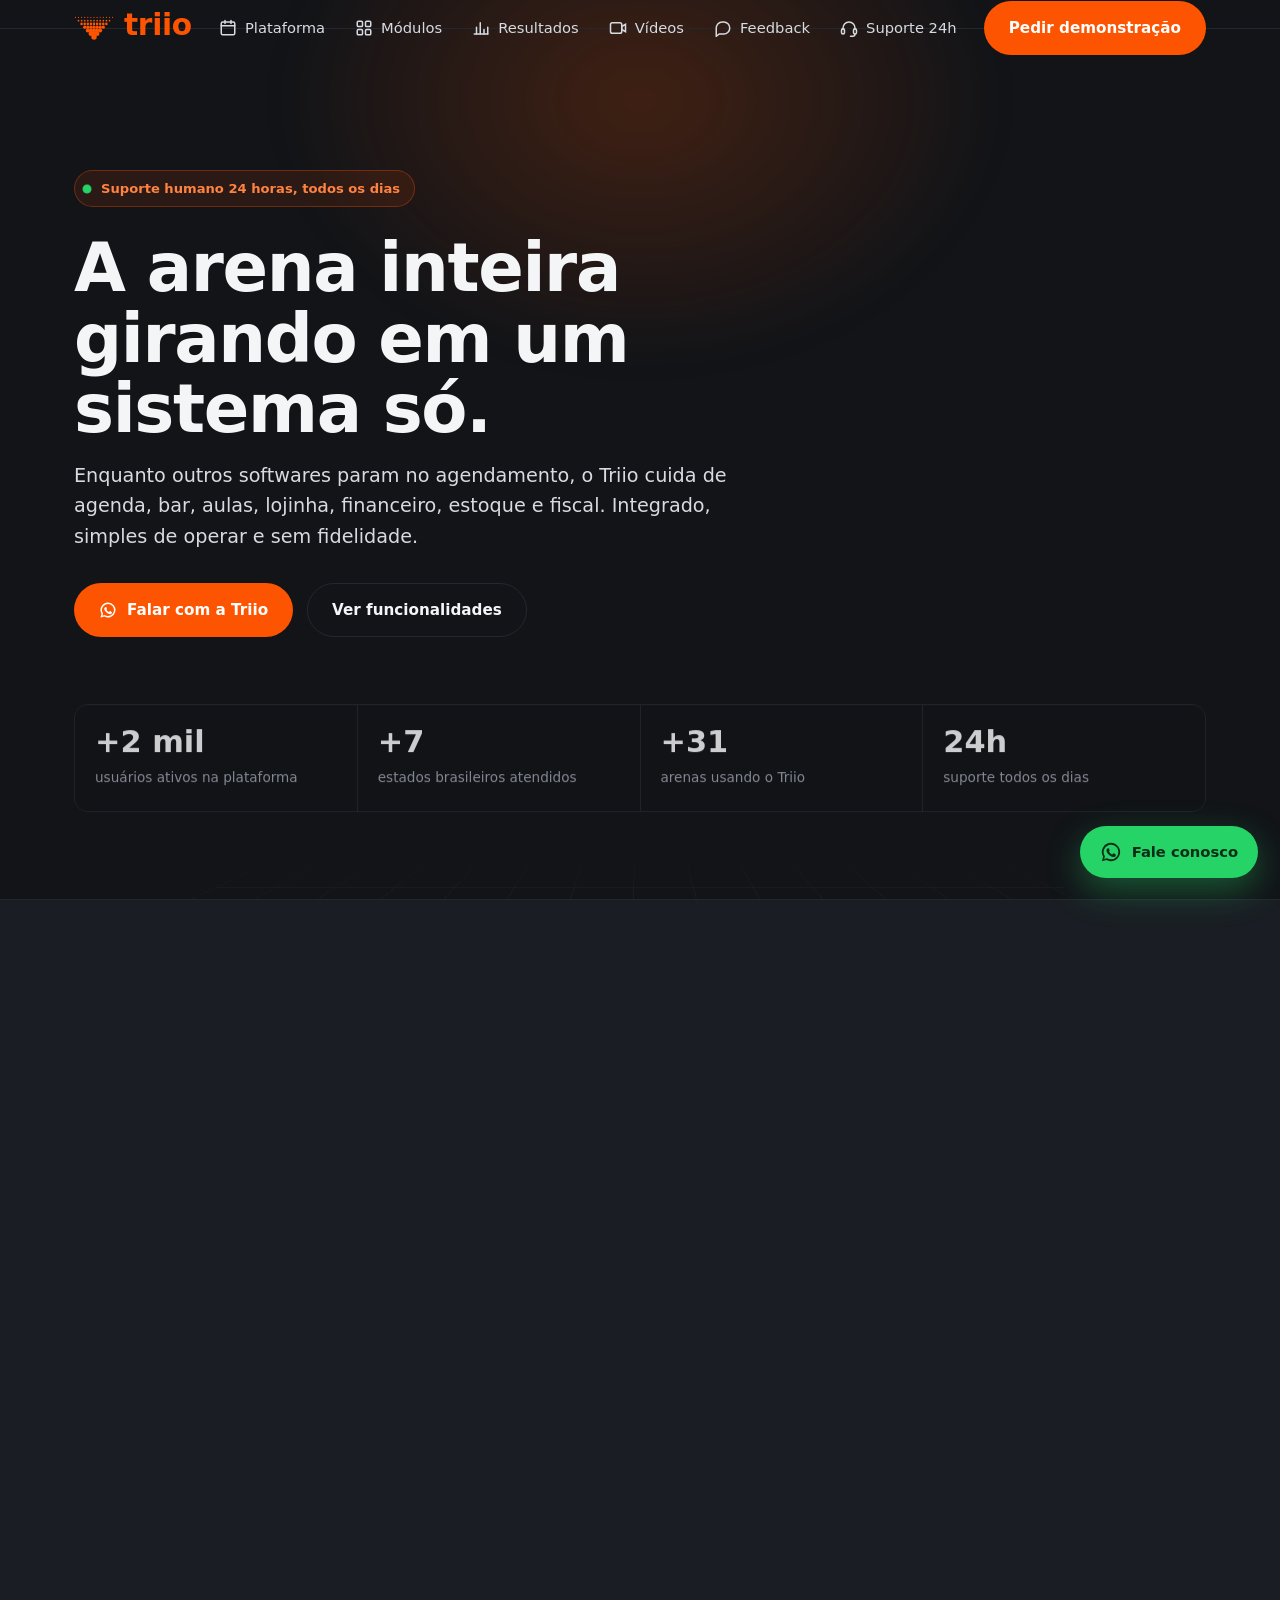
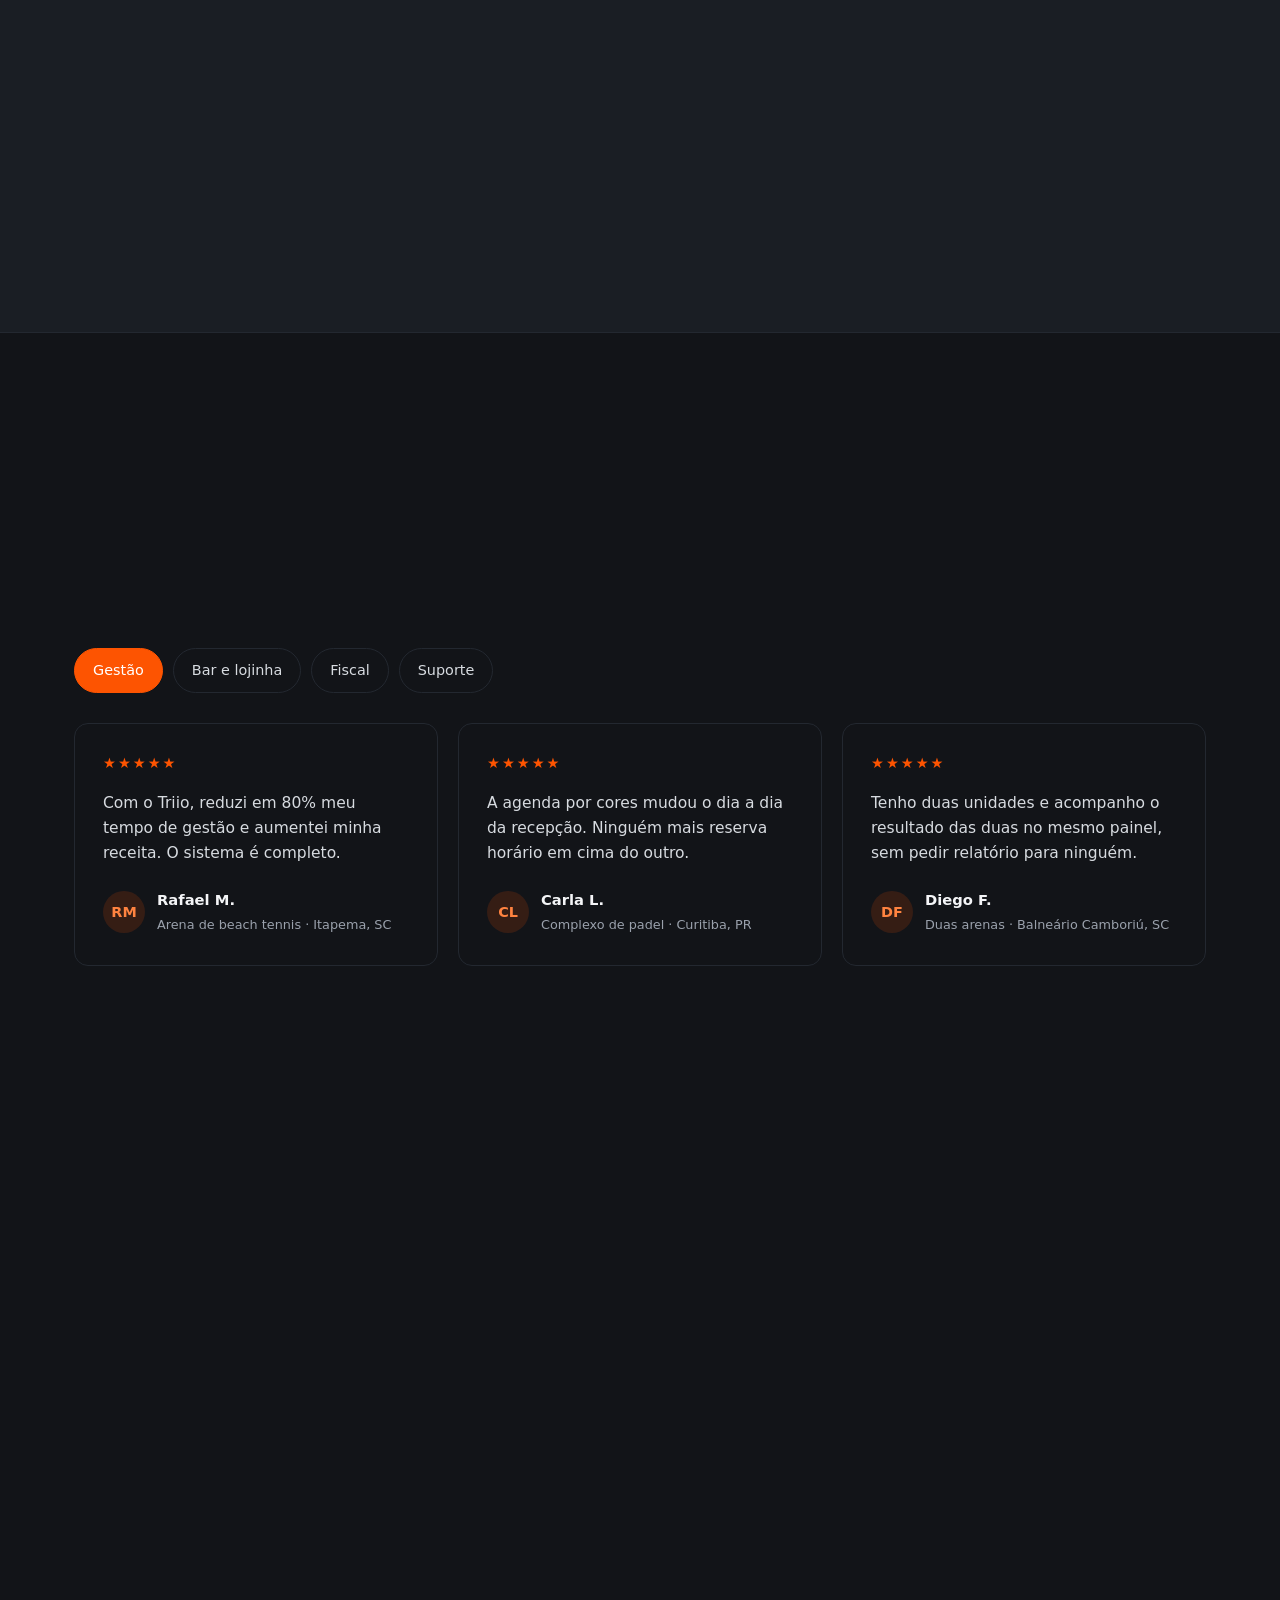
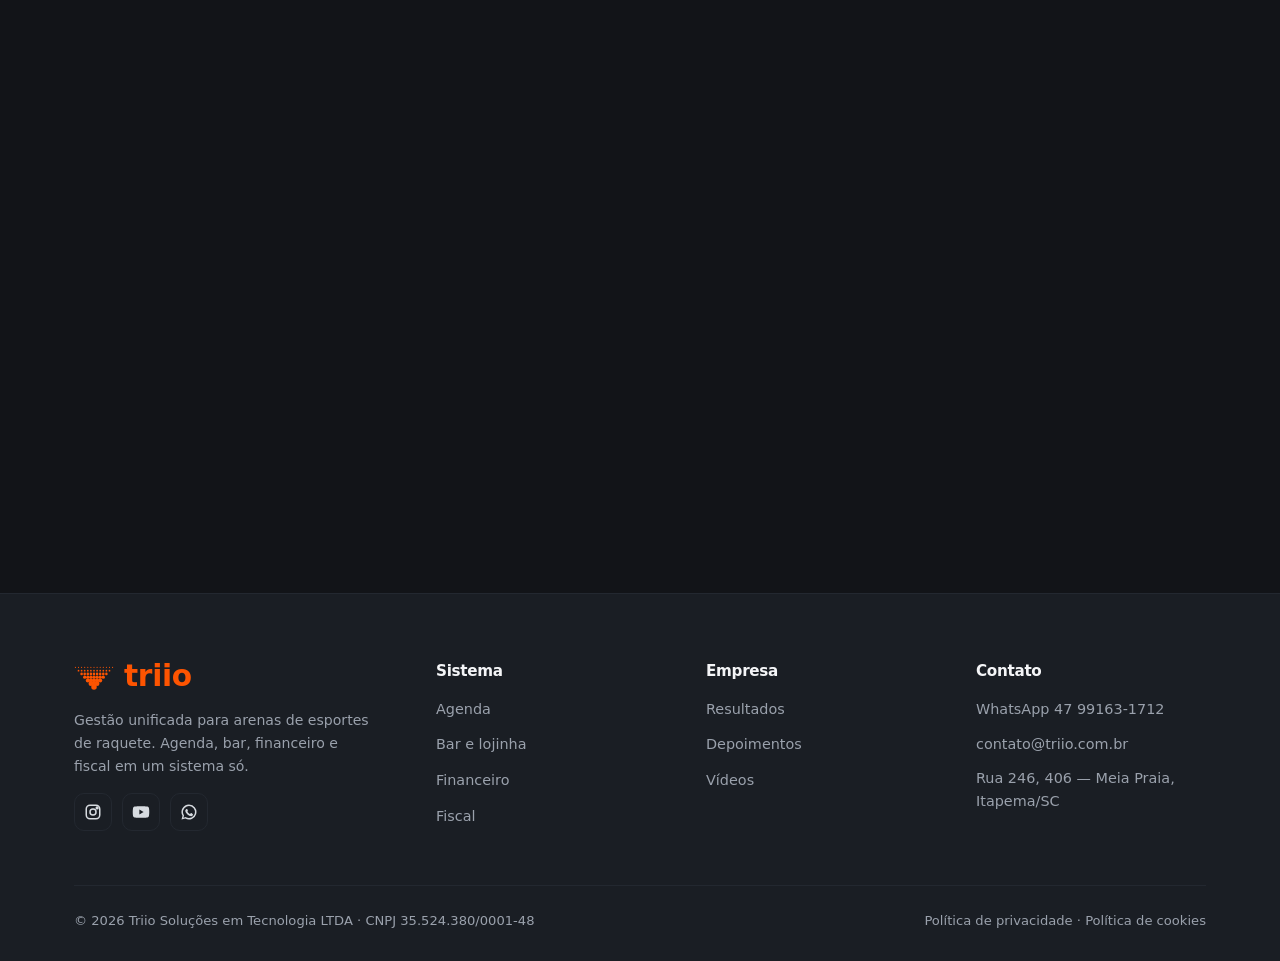
==== commit 6f064816: "Create index.htmlindex na root" ====
--- a/index.html
+++ b/index.html
@@ -1,1338 +1,610 @@
 <!DOCTYPE html>
 <html lang="pt-BR">
 <head>
-<meta charset="UTF-8" />
-<meta name="viewport" content="width=device-width, initial-scale=1, viewport-fit=cover" />
-<link rel="icon" href="data:image/svg+xml,%3Csvg xmlns='http://www.w3.org/2000/svg' viewBox='0 0 32 32'%3E%3Cg fill='%23FD5401'%3E%3Ccircle cx='8' cy='8' r='2'/%3E%3Ccircle cx='16' cy='8' r='2'/%3E%3Ccircle cx='24' cy='8' r='2'/%3E%3Ccircle cx='12' cy='16' r='3'/%3E%3Ccircle cx='20' cy='16' r='3'/%3E%3Ccircle cx='16' cy='25' r='4'/%3E%3C/g%3E%3C/svg%3E" />
-<title>Triio Software | Gestão completa para arenas esportivas</title>
-<meta name="description" content="Triio: agenda, bar, aulas, lojinha, financeiro, estoque e fiscal em um único sistema para arenas de esportes de raquete. Suporte 24h e sem fidelidade." />
-
-<!-- ============================================================
-     FONTES
-     Baloo 2             = palavra "triio" da logo
-     Bricolage Grotesque = títulos
-     Inter               = textos corridos e interface
-     ============================================================ -->
-<link rel="preconnect" href="https://fonts.googleapis.com" />
-<link rel="preconnect" href="https://fonts.gstatic.com" crossorigin />
-<link href="https://fonts.googleapis.com/css2?family=Baloo+2:wght@700&family=Bricolage+Grotesque:opsz,wght@12..96,500;12..96,700;12..96,800&family=Inter:wght@400;500;600;700&display=swap" rel="stylesheet" />
-
-<style>
-/* ============================================================
-   1. TOKENS — cores, tipografia e espaçamentos do Triio
-   Identidade: laranja + cinza/grafite.
-   O laranja foi tirado da própria logo. Trocou aqui, trocou no site todo.
-   ============================================================ */
-:root{
-  --carvao:      #121418;   /* fundo principal */
-  --grafite:     #1A1E24;   /* blocos e cards */
-  --grafite-alto:#232830;   /* bordas e hover */
-  --cinza:       #9AA1AC;   /* texto secundário */
-  --cinza-claro: #D7DBE0;   /* texto de apoio */
-  --osso:        #F4F5F7;   /* texto principal claro */
-  --laranja:     #FD5401;   /* cor da marca (extraída da logo) */
-  --laranja-sol: #FF8340;   /* variação clara p/ gradientes */
-  --verde-zap:   #25D366;   /* WhatsApp */
-
-  --fonte-titulo: 'Bricolage Grotesque', system-ui, sans-serif;
-  --fonte-texto:  'Inter', system-ui, -apple-system, sans-serif;
-
-  --borda: 1px solid var(--grafite-alto);
-  --raio: 14px;
-  --container: 1180px;
-
-  /* respeita a área segura de celulares com notch */
-  box-sizing: border-box;
-  padding-top: env(safe-area-inset-top, 0px);
-  padding-bottom: env(safe-area-inset-bottom, 0px);
-}
-*,*::before,*::after{ box-sizing: border-box; }
-
-html{ scroll-behavior: smooth; scroll-padding-top: 96px; }
-
-body{
-  margin:0;
-  background: var(--carvao);
-  color: var(--osso);
-  font-family: var(--fonte-texto);
-  font-size: 16px;
-  line-height: 1.6;
-  -webkit-font-smoothing: antialiased;
-  overflow-x: hidden;
-}
-
-img{ max-width:100%; display:block; }
-a{ color: inherit; text-decoration: none; }
-button{ font: inherit; }
-
-/* foco visível para quem navega pelo teclado */
-a:focus-visible, button:focus-visible{
-  outline: 2px solid var(--laranja);
-  outline-offset: 3px;
-  border-radius: 6px;
-}
-
-.container{
-  width: 100%;
-  max-width: var(--container);
-  margin: 0 auto;
-  padding: 0 24px;
-}
-
-/* --- Escala tipográfica --- */
-h1,h2,h3,h4{
-  font-family: var(--fonte-titulo);
-  font-weight: 800;
-  line-height: 1.05;
-  letter-spacing: -0.02em;
-  margin: 0 0 16px;
-}
-h1{ font-size: clamp(2.4rem, 6vw, 4.2rem); }
-h2{ font-size: clamp(1.9rem, 4vw, 2.9rem); }
-h3{ font-size: 1.15rem; letter-spacing: -0.01em; }
-p{ margin: 0 0 16px; max-width: 65ch; }
-.texto-apoio{ color: var(--cinza); }
-
-/* --- Botões --- */
-.btn{
-  display: inline-flex; align-items: center; gap: 10px;
-  padding: 14px 24px;
-  border-radius: 999px;
-  font-weight: 600; font-size: .95rem;
-  border: 1px solid transparent;
-  cursor: pointer;
-  transition: transform .18s ease, background .18s ease, border-color .18s ease;
-}
-.btn:hover{ transform: translateY(-2px); }
-.btn-principal{ background: var(--laranja); color: #fff; }
-.btn-principal:hover{ background: var(--laranja-sol); }
-.btn-secundario{ background: transparent; color: var(--osso); border-color: var(--grafite-alto); }
-.btn-secundario:hover{ border-color: var(--laranja); color: var(--laranja); }
-
-/* ============================================================
-   2. CABEÇALHO
-   Os itens do menu "estouram": ao passar o cursor, um painel
-   com a descrição do item aparece com efeito de pop.
-   ============================================================ */
-.cabecalho{
-  position: fixed; inset: 0 0 auto 0; z-index: 90;
-  padding-top: env(safe-area-inset-top, 0px);
-  background: rgba(18,20,24,.72);
-  backdrop-filter: blur(14px);
-  border-bottom: var(--borda);
-  transition: background .3s ease;
-}
-.cabecalho.rolado{ background: rgba(18,20,24,.94); }
-
-.barra{
-  display: flex; align-items: center; justify-content: space-between;
-  gap: 24px; height: 82px; overflow:visible;
-}
-
-/* --- logo --- */
-.logo{ display:flex; align-items:center; flex-shrink:0; color:var(--laranja); position:relative; z-index:2; }
-.logo-completa{ width:62px; height:66px; object-fit:contain; display:block; }
-.logo-bolas{ display:flex; flex-direction:column; align-items:center; justify-content:flex-start; gap:1px; width:52px; height:44px; flex-shrink:0; }
-.logo-fileira{ display:flex; align-items:center; justify-content:center; gap:2px; height:5px; }
-.logo-bola{ display:block; flex:none; border-radius:50%; background:var(--laranja); }
-.logo-texto{
-  font-family: 'Baloo 2', var(--fonte-titulo), sans-serif;
-  font-weight: 700; font-size: 1.85rem; line-height: 1;
-  letter-spacing: -.01em; color: var(--laranja);
-  transform: none;
-}
-@media (max-width:560px){
-  .logo-completa{ width:54px; height:58px; }
-}
-
-/* --- navegação --- */
-.nav{ display: flex; align-items: center; gap: 4px; }
-.nav-item{ position: relative; }
-/* área de hover estendida: o painel abre já no primeiro contato do cursor
-   e não fecha enquanto o mouse desce do link até o balão */
-.nav-item::after{ content:''; position:absolute; left:0; right:0; top:100%; height:18px; }
-
-.nav-link{
-  display: flex; align-items: center; gap: 8px;
-  padding: 10px 14px; border-radius: 10px;
-  font-size: .92rem; font-weight: 500; color: var(--cinza-claro);
-  transition: color .2s ease, background .2s ease;
-}
-.nav-link svg{ width: 18px; height: 18px; transition: transform .25s cubic-bezier(.34,1.56,.64,1); }
-.nav-item:hover .nav-link{ color: var(--laranja); background: rgba(253,84,1,.08); }
-.nav-item:hover .nav-link svg{ transform: scale(1.35) translateY(-1px); }
-
-/* o painel que "estoura" */
-.pop{
-  position: absolute; top: calc(100% + 10px); left: 50%;
-  width: 270px;
-  transform: translateX(-50%) scale(.82);
-  transform-origin: top center;
-  opacity: 0; visibility: hidden; pointer-events: none;
-  background: var(--grafite);
-  border: var(--borda);
-  border-radius: var(--raio);
-  padding: 18px;
-  box-shadow: 0 24px 50px rgba(0,0,0,.55);
-  transition: opacity .18s ease, transform .28s cubic-bezier(.34,1.56,.64,1), visibility .18s;
-}
-.nav-item:hover .pop, .nav-item:focus-within .pop{
-  opacity: 1; visibility: visible; pointer-events: auto;
-  transform: translateX(-50%) scale(1);
-}
-/* seta do balão */
-.pop::before{
-  content:''; position:absolute; top:-7px; left:50%; margin-left:-7px;
-  width:12px; height:12px; background: var(--grafite);
-  border-left: var(--borda); border-top: var(--borda);
-  transform: rotate(45deg);
-}
-/* ponte invisível para o cursor não "cair" entre o link e o painel */
-.pop::after{ content:''; position:absolute; top:-22px; left:-14px; right:-14px; height:22px; }
-
-.pop strong{ display:block; font-family: var(--fonte-titulo); font-size:1rem; margin-bottom:6px; }
-.pop p{ margin:0; font-size:.85rem; line-height:1.5; color: var(--cinza); }
-.pop ul{ list-style:none; margin:12px 0 0; padding:0; display:grid; gap:6px; }
-.pop ul a{ font-size:.85rem; color: var(--cinza-claro); display:flex; gap:8px; align-items:center; }
-.pop ul a::before{ content:''; width:5px; height:5px; border-radius:50%; background: var(--laranja); flex-shrink:0; }
-.pop ul a:hover{ color: var(--laranja); }
-
-.acoes-cabecalho{ display:flex; align-items:center; gap:10px; }
-
-/* botão hambúrguer (mobile) */
-.hamburguer{
-  display:none; background:none; border:var(--borda); color:var(--osso);
-  width:44px; height:44px; border-radius:10px; cursor:pointer;
-  align-items:center; justify-content:center;
-}
-
-/* ============================================================
-   3. HERO — seção 1 da home
-   Fundo com linhas de quadra (motivo visual da marca)
-   ============================================================ */
-.hero{
-  position: relative; overflow: hidden;
-  padding: 170px 0 90px;
-}
-/* linhas da "quadra" em perspectiva */
-.quadra{
-  position:absolute; inset:auto 0 -10% 0; height: 70%;
-  background:
-    repeating-linear-gradient(90deg, rgba(154,161,172,.16) 0 1px, transparent 1px 90px),
-    repeating-linear-gradient(0deg,  rgba(154,161,172,.16) 0 1px, transparent 1px 70px);
-  transform: perspective(620px) rotateX(64deg);
-  transform-origin: bottom center;
-  mask-image: linear-gradient(to top, #000 5%, transparent 85%);
-  -webkit-mask-image: linear-gradient(to top, #000 5%, transparent 85%);
-  pointer-events:none;
-}
-.brilho{
-  position:absolute; top:-180px; left:50%; transform:translateX(-50%);
-  width: 760px; height: 560px; pointer-events:none;
-  background: radial-gradient(ellipse at center, rgba(253,84,1,.20), transparent 68%);
-  filter: blur(18px);
-}
-.hero .container{ position: relative; z-index: 2; }
-
-.selo{
-  display:inline-flex; align-items:center; gap:10px;
-  padding: 7px 14px 7px 8px; border-radius:999px;
-  background: rgba(253,84,1,.10); border:1px solid rgba(253,84,1,.32);
-  font-size:.82rem; color: var(--laranja-sol); font-weight:600; margin-bottom:26px;
-}
-.pulso{
-  width:8px; height:8px; border-radius:50%; background: var(--verde-zap);
-  box-shadow: 0 0 0 0 rgba(37,211,102,.7);
-  animation: pulsar 2.2s infinite;
-}
-@keyframes pulsar{
-  70%{ box-shadow: 0 0 0 9px rgba(37,211,102,0); }
-  100%{ box-shadow: 0 0 0 0 rgba(37,211,102,0); }
-}
-
-.hero h1{ max-width: 15ch; }
-.hero-sub{ font-size: clamp(1rem, 2vw, 1.2rem); color: var(--cinza-claro); max-width: 56ch; }
-.hero-botoes{ display:flex; flex-wrap:wrap; gap:14px; margin-top: 30px; }
-
-/* faixa de números logo abaixo do hero */
-.faixa-numeros{
-  display:grid; grid-template-columns: repeat(4, 1fr);
-  gap:1px; background: var(--grafite-alto);
-  border: var(--borda); border-radius: var(--raio);
-  overflow:hidden; margin-top: 64px;
-}
-.faixa-numeros div{ background: var(--carvao); padding: 22px 20px; }
-.faixa-numeros b{
-  display:block; font-family: var(--fonte-titulo); font-size: 1.9rem; line-height:1;
-  margin-bottom:6px;
-}
-.faixa-numeros small{ color: var(--cinza); font-size:.85rem; }
-
-/* ============================================================
-   4. SEÇÃO 2 DA HOME — problema x solução
-   ============================================================ */
-.secao{ padding: 96px 0; }
-.secao-escura{ background: var(--grafite); border-top: var(--borda); border-bottom: var(--borda); }
-
-.cabecalho-secao{ margin-bottom: 52px; max-width: 62ch; }
-.cabecalho-secao p{ color: var(--cinza); font-size: 1.05rem; }
-
-.duas-colunas{
-  display:grid; grid-template-columns: 1fr 1fr; gap: 28px; align-items:stretch;
-}
-.painel{
-  border: var(--borda); border-radius: var(--raio);
-  padding: 34px; background: var(--carvao);
-}
-.painel.destaque{
-  background: linear-gradient(160deg, rgba(253,84,1,.14), rgba(253,84,1,.02));
-  border-color: rgba(253,84,1,.35);
-}
-.lista{ list-style:none; margin:0; padding:0; display:grid; gap:14px; }
-.lista li{ display:flex; gap:12px; align-items:flex-start; font-size:.96rem; color: var(--cinza-claro); }
-.marca-x, .marca-ok{
-  flex-shrink:0; width:22px; height:22px; border-radius:50%;
-  display:grid; place-items:center; font-size:.75rem; font-weight:700; margin-top:2px;
-}
-.marca-x{ background: rgba(154,161,172,.15); color: var(--cinza); }
-.marca-ok{ background: rgba(253,84,1,.18); color: var(--laranja-sol); }
-
-/* ============================================================
-   5. MÓDULOS / FUNCIONALIDADES
-   ============================================================ */
-.grade-modulos{
-  display:grid; grid-template-columns: repeat(auto-fill, minmax(250px,1fr)); gap: 18px;
-}
-.modulo{
-  border: var(--borda); border-radius: var(--raio);
-  padding: 26px 24px; background: var(--carvao);
-  transition: border-color .2s ease, transform .2s ease;
-}
-.modulo:hover{ border-color: rgba(253,84,1,.45); transform: translateY(-3px); }
-.modulo .icone{
-  width:42px; height:42px; border-radius:11px; margin-bottom:16px;
-  display:grid; place-items:center;
-  background: rgba(253,84,1,.12); color: var(--laranja);
-}
-.modulo .icone svg{ width:21px; height:21px; }
-.modulo p{ margin:0; font-size:.9rem; color: var(--cinza); }
-
-/* ============================================================
-   6. NÚMEROS E GRÁFICOS (meio do site)
-   ============================================================ */
-.bloco-dados{ display:grid; grid-template-columns: 1fr 1fr; gap: 28px; }
-
-.card-dados{
-  border: var(--borda); border-radius: var(--raio);
-  background: var(--carvao); padding: 30px;
-}
-.card-dados h3{ margin-bottom: 4px; }
-.card-dados .legenda{ font-size:.85rem; color: var(--cinza); margin-bottom: 26px; }
-
-/* gráfico de barras em CSS puro */
-.grafico-barras{
-  display:flex; align-items:flex-end; gap: 12px; height: 210px;
-  padding-top: 10px; border-bottom: 1px solid var(--grafite-alto);
-}
-.coluna{ flex:1; display:flex; flex-direction:column; justify-content:flex-end; align-items:center; gap:8px; height:100%; }
-.barra{
-  width: 100%; border-radius: 6px 6px 0 0;
-  background: linear-gradient(180deg, var(--laranja-sol), var(--laranja));
-  height: 0;                         /* cresce quando entra na tela */
-  transition: height 1.1s cubic-bezier(.22,1,.36,1);
-  position: relative;
-}
-.barra::after{
-  content: attr(data-valor);
-  position:absolute; top:-22px; left:0; right:0; text-align:center;
-  font-size:.72rem; color: var(--cinza-claro); opacity:0;
-  transition: opacity .5s ease .7s;
-}
-.visivel .barra::after{ opacity:1; }
-.coluna small{ font-size:.75rem; color: var(--cinza); }
-.coluna:last-child .barra{ background: linear-gradient(180deg,#fff, var(--laranja-sol)); }
-
-/* barras horizontais (estados) */
-.linha-estado{ margin-bottom: 18px; }
-.linha-estado .topo{ display:flex; justify-content:space-between; font-size:.85rem; margin-bottom:7px; }
-.linha-estado .topo span:last-child{ color: var(--cinza); }
-.trilha{ height: 8px; border-radius: 999px; background: var(--grafite-alto); overflow:hidden; }
-.preenchimento{
-  height:100%; width:0; border-radius:999px;
-  background: linear-gradient(90deg, var(--laranja), var(--laranja-sol));
-  transition: width 1.2s cubic-bezier(.22,1,.36,1);
-}
-
-/* diagrama "onde toda a gestão se conecta" */
-.conexao{ display:grid; grid-template-columns: .95fr 1.05fr; gap: 54px; align-items:center; }
-.conexao-imagem{ position: relative; }
-.diagrama{ width:100%; height:auto; overflow: visible; }
-.diagrama .anel-externo{ fill:none; stroke: var(--grafite-alto); stroke-dasharray: 3 9; }
-.diagrama .fio{ stroke: rgba(253,84,1,.55); stroke-width: 1.5; }
-.diagrama .no-fundo{ fill: var(--grafite); }
-.diagrama .no-borda{ fill:none; stroke: rgba(253,84,1,.45); stroke-width: 1.5; }
-.diagrama .ponto{ fill: var(--laranja); }
-.diagrama .rotulo{
-  fill: var(--cinza-claro); font-family: var(--fonte-texto);
-  font-size: 13px; font-weight: 600; text-anchor: middle;
-}
-.diagrama .nucleo-halo{ fill: rgba(253,84,1,.10); }
-.diagrama .nucleo{ fill: var(--carvao); }
-.diagrama .nucleo-borda{ fill:none; stroke: var(--laranja); stroke-width: 2; }
-.diagrama .nucleo-nome{
-  fill: var(--laranja); text-anchor: middle;
-  font-family: 'Baloo 2', sans-serif; font-weight: 700; font-size: 44px;
-}
-.diagrama .nucleo-texto{
-  fill: var(--cinza); text-anchor: middle;
-  font-family: var(--fonte-texto); font-size: 13px;
-}
-/* o núcleo pulsa devagar para dar vida ao diagrama */
-.diagrama .nucleo-halo{ animation: respirar 4s ease-in-out infinite; transform-origin: 300px 300px; }
-@keyframes respirar{ 50%{ transform: scale(1.07); opacity:.7; } }
-
-/* ============================================================
-   7. VÍDEOS
-   ============================================================ */
-.grade-videos{ display:grid; grid-template-columns: 1.4fr 1fr; gap: 26px; }
-.moldura-video{
-  position: relative; border: var(--borda); border-radius: var(--raio);
-  overflow: hidden; background: var(--grafite);
-  aspect-ratio: 16 / 9;
-}
-.moldura-video.vertical{ aspect-ratio: 9 / 16; max-height: 560px; margin: 0 auto; }
-.moldura-video iframe{ position:absolute; inset:0; width:100%; height:100%; border:0; }
-
-/* capa clicável: só carrega o player depois do clique (site mais rápido) */
-.capa{
-  position:absolute; inset:0; border:0; cursor:pointer; color: var(--osso);
-  display:flex; flex-direction:column; align-items:center; justify-content:center; gap:14px;
-  background:
-    radial-gradient(circle at 50% 42%, rgba(253,84,1,.22), transparent 62%),
-    var(--grafite);
-}
-.play{
-  width:68px; height:68px; border-radius:50%; background: var(--laranja);
-  display:grid; place-items:center; color:#fff;
-  box-shadow: 0 10px 34px rgba(253,84,1,.45);
-  transition: transform .25s cubic-bezier(.34,1.56,.64,1);
-}
-.capa:hover .play{ transform: scale(1.12); }
-.capa span{ font-size:.9rem; color: var(--cinza-claro); }
-
-/* ============================================================
-   8. DEPOIMENTOS (abas)
-   ============================================================ */
-.abas{ display:flex; flex-wrap:wrap; gap:10px; margin-bottom: 30px; }
-.aba{
-  padding: 10px 18px; border-radius: 999px; cursor:pointer;
-  background: transparent; border: var(--borda); color: var(--cinza-claro);
-  font-size:.9rem; font-weight:500;
-  transition: all .2s ease;
-}
-.aba:hover{ border-color: var(--laranja); color: var(--laranja); }
-.aba.ativa{ background: var(--laranja); border-color: var(--laranja); color:#fff; }
-
-.painel-aba{ display:none; }
-.painel-aba.ativo{ display:grid; grid-template-columns: repeat(auto-fit, minmax(290px,1fr)); gap:20px; }
-
-.depoimento{
-  border: var(--borda); border-radius: var(--raio); padding: 28px;
-  background: var(--carvao); display:flex; flex-direction:column; gap:16px;
-}
-.estrelas{ color: var(--laranja); letter-spacing: 2px; font-size:.9rem; }
-.depoimento p{ margin:0; font-size:.97rem; color: var(--cinza-claro); }
-.autor{ display:flex; align-items:center; gap:12px; margin-top:auto; padding-top:6px; }
-.avatar{
-  width:42px; height:42px; border-radius:50%; flex-shrink:0;
-  display:grid; place-items:center; font-weight:700; font-size:.9rem;
-  background: rgba(253,84,1,.15); color: var(--laranja-sol);
-}
-.autor b{ display:block; font-size:.92rem; }
-.autor small{ color: var(--cinza); font-size:.8rem; }
-
-/* ============================================================
-   9. SUPORTE 24H
-   ============================================================ */
-.suporte{
-  position: relative; overflow:hidden;
-  border-radius: 22px; padding: 56px;
-  background: linear-gradient(135deg, #FD5401 0%, #D63F00 100%);
-  color:#fff;
-}
-.suporte::before{
-  content:''; position:absolute; right:-90px; top:-90px; width: 330px; height: 330px;
-  border-radius:50%; border: 42px solid rgba(255,255,255,.12);
-}
-.suporte-conteudo{ position:relative; z-index:2; display:grid; grid-template-columns: 1.2fr .8fr; gap:40px; align-items:center; }
-.suporte h2{ color:#fff; }
-.suporte p{ color: rgba(255,255,255,.9); }
-.relogio{
-  display:flex; gap:14px; align-items:center;
-  background: rgba(0,0,0,.18); border-radius: var(--raio); padding: 20px 24px;
-}
-.relogio b{ font-family: var(--fonte-titulo); font-size: 2.4rem; line-height:1; }
-
-/* ============================================================
-   10. CTA FINAL + RODAPÉ
-   ============================================================ */
-.cta-final{ text-align:center; padding: 110px 0; }
-.cta-final h2{ max-width: 20ch; margin-inline: auto; }
-.cta-final p{ margin-inline: auto; }
-
-.rodape{ background: var(--grafite); border-top: var(--borda); padding: 70px 0 30px; }
-.rodape-grade{ display:grid; grid-template-columns: 1.4fr repeat(3, 1fr); gap: 40px; }
-.rodape h4{ font-size:.95rem; margin-bottom:16px; }
-.rodape ul{ list-style:none; margin:0; padding:0; display:grid; gap:10px; }
-
-/* mesmo efeito de "estourar" do cabeçalho, agora no rodapé */
-.link-pop{ position: relative; display:inline-block; }
-.link-pop > a{
-  font-size:.9rem; color: var(--cinza);
-  transition: color .2s ease, transform .2s cubic-bezier(.34,1.56,.64,1);
-  display:inline-block;
-}
-.link-pop:hover > a{ color: var(--laranja); transform: translateX(4px) scale(1.04); }
-.link-pop .pop{
-  top: auto; bottom: calc(100% + 12px);
-  transform-origin: bottom center;
-  transform: translateX(-50%) scale(.82);
-  width: 240px;
-}
-.link-pop:hover .pop, .link-pop:focus-within .pop{ transform: translateX(-50%) scale(1); }
-.link-pop .pop::before{ top:auto; bottom:-7px; border:0; border-right: var(--borda); border-bottom: var(--borda); }
-.link-pop .pop::after{ top:auto; bottom:-22px; }
-
-.rodape-base{
-  margin-top: 54px; padding-top: 24px; border-top: var(--borda);
-  display:flex; flex-wrap:wrap; gap:16px; justify-content:space-between;
-  font-size:.82rem; color: var(--cinza);
-}
-.redes{ display:flex; gap:10px; margin-top:16px; }
-.redes a{
-  width:38px; height:38px; border-radius:10px; border: var(--borda);
-  display:grid; place-items:center; color: var(--cinza-claro);
-  transition: all .2s ease;
-}
-.redes a:hover{ border-color: var(--laranja); color: var(--laranja); transform: translateY(-2px); }
-
-/* ============================================================
-   11. BOTÃO FLUTUANTE DO WHATSAPP
-   ============================================================ */
-.zap{
-  position: fixed; right: 22px; z-index: 95;
-  bottom: calc(22px + env(safe-area-inset-bottom, 0px));
-  display:flex; align-items:center; gap:10px;
-  background: var(--verde-zap); color:#0B2E18;
-  padding: 14px 20px; border-radius: 999px; font-weight:700; font-size:.92rem;
-  box-shadow: 0 12px 34px rgba(37,211,102,.35);
-  transition: transform .2s ease;
-}
-.zap:hover{ transform: translateY(-3px) scale(1.03); }
-
-/* ============================================================
-   12. ANIMAÇÃO DE ENTRADA (discreta, uma vez por seção)
-   ============================================================ */
-.revelar{ opacity:0; transform: translateY(18px); transition: opacity .6s ease, transform .6s ease; }
-.revelar.visivel{ opacity:1; transform:none; }
-
-@media (prefers-reduced-motion: reduce){
-  *{ animation: none !important; transition-duration: .01ms !important; }
-  .revelar{ opacity:1; transform:none; }
-  html{ scroll-behavior: auto; }
-}
-
-/* ============================================================
-   13. RESPONSIVO
-   ============================================================ */
-@media (max-width: 980px){
-  .nav{
-    position: fixed; inset: 82px 0 auto 0;
-    flex-direction: column; align-items: stretch; gap: 0;
-    background: var(--carvao); border-bottom: var(--borda);
-    padding: 12px 16px 22px;
-    display: none;
-  }
-  .nav.aberto{ display: flex; }
-  .nav-link{ padding: 14px 8px; font-size: 1rem; }
-  /* no celular o painel vira um bloco normal, sem hover */
-  .pop{
-    position: static; opacity:1; visibility:visible; transform:none;
-    width:auto; box-shadow:none; background: var(--grafite);
-    padding: 14px; margin: 0 8px 8px; display:none;
-  }
-  .nav-item.aberto .pop{ display:block; }
-  .pop::before{ display:none; }
-  .hamburguer{ display:flex; }
-  .acoes-cabecalho .btn{ display:none; }
-  .duas-colunas, .bloco-dados, .conexao, .grade-videos,
-  .suporte-conteudo, .rodape-grade{ grid-template-columns: 1fr; }
-  .faixa-numeros{ grid-template-columns: 1fr 1fr; }
-  .hero{ padding-top: 130px; }
-  .suporte{ padding: 36px 28px; }
-  .conexao{ gap: 32px; }
-  .moldura-video.vertical{ max-height: none; }
-}
-@media (max-width: 560px){
-  .secao{ padding: 68px 0; }
-  .painel{ padding: 26px 22px; }
-  .zap span{ display:none; }
-  .zap{ padding: 16px; }
-}
-
-/* ajustes da nova experiência */
-.pop{ display:none !important; }
-.modulo-destaque{ position:relative; border-color:rgba(253,84,1,.65); background:linear-gradient(145deg,rgba(253,84,1,.18),rgba(253,84,1,.03)); }
-.modulo-destaque .tag-destaque{ display:inline-block; margin-bottom:18px; color:var(--laranja-sol); font-size:.72rem; font-weight:700; letter-spacing:.08em; text-transform:uppercase; }
-.modulo-destaque a{ display:inline-flex; gap:8px; margin-top:18px; color:var(--laranja-sol); font-size:.88rem; font-weight:700; }
-.modulo-destaque a span{ transition:transform .2s ease; }
-.modulo-destaque:hover a span{ transform:translateX(4px); }
-.mapa-presenca{ display:grid; grid-template-columns:minmax(280px,1.1fr) 1fr; gap:32px; align-items:center; }
-.mapa-brasil{ min-height:390px; border:var(--borda); border-radius:var(--raio); overflow:hidden; background:radial-gradient(circle at 50% 45%,rgba(253,84,1,.12),transparent 52%),var(--carvao); display:flex; align-items:center; justify-content:center; padding:22px; }
-.mapa-brasil.revelar,.mapa-legenda.revelar{ opacity:1; transform:none; }
-.mapa-layer{ width:100%; max-width:560px; filter:drop-shadow(0 10px 18px rgba(0,0,0,.28)); }
-.mapa-silhueta{ display:block; width:100%; height:auto; }
-.mapa-legenda{ display:grid; gap:14px; }
-.mapa-legenda h3{ margin-bottom:2px; }
-.mapa-legenda p{ color:var(--cinza); font-size:.92rem; }
-.estado-item{ display:flex; align-items:center; gap:12px; padding:12px 14px; border:var(--borda); border-radius:10px; background:var(--carvao); color:var(--cinza-claro); font-size:.9rem; }
-.estado-item i{ width:9px; height:9px; border-radius:50%; background:var(--laranja); box-shadow:0 0 0 4px rgba(253,84,1,.14); }
-.diagrama .no{ cursor:pointer; transition:filter .2s ease,transform .2s ease; transform-box:fill-box; transform-origin:center; }
-.diagrama .no:hover, .diagrama .no:focus{ filter:drop-shadow(0 0 8px rgba(253,84,1,.7)); transform:scale(1.04); outline:none; }
-.diagrama .no:hover .no-borda, .diagrama .no:focus .no-borda{ stroke:var(--laranja-sol); stroke-width:2.5; }
-.diagrama-info{ position:absolute; top:7%; right:0; z-index:4; width:235px; min-height:0; padding:14px 16px; border:1px solid rgba(253,84,1,.55); border-left:3px solid var(--laranja); border-radius:10px; background:rgba(26,30,36,.96); color:var(--cinza-claro); font-size:.82rem; line-height:1.45; opacity:0; visibility:hidden; pointer-events:none; transform:translateX(10px) scale(.96); transition:opacity .2s ease,transform .2s ease,visibility .2s ease; }
-.diagrama-info.ativo{ opacity:1; visibility:visible; transform:none; border-color:var(--laranja-sol); box-shadow:0 8px 24px rgba(0,0,0,.3); }
-.video-depoimento{ display:flex; flex-direction:column; justify-content:center; align-items:flex-start; gap:14px; padding:32px; background:linear-gradient(145deg,rgba(253,84,1,.15),rgba(35,40,48,.9)); }
-.video-depoimento video{ width:100%; border-radius:10px; background:#090a0c; aspect-ratio:16/9; object-fit:cover; }
-.video-depoimento small{ color:var(--cinza); }
-.equipe-cta{ display:flex; align-items:center; justify-content:space-between; gap:18px; margin-bottom:38px; padding:14px 16px; border:1px solid rgba(253,84,1,.28); border-radius:10px; background:rgba(253,84,1,.06); }
-.equipe-cta h3{ margin:0 0 2px; font-size:.9rem; }
-.equipe-cta p{ margin:0; color:var(--cinza); font-size:.76rem; }
-.equipe-cta .btn{ padding:8px 13px; font-size:.76rem; white-space:nowrap; }
-@media (max-width:980px){ .mapa-presenca{ grid-template-columns:1fr; } .equipe-cta{ align-items:flex-start; flex-direction:column; } }
-@media (max-width:560px){ .mapa-brasil{ min-height:330px; padding:14px; } .mapa-layer{ width:100%; } .diagrama-info{ top:2%; right:2%; width:190px; font-size:.76rem; } }
-</style>
+  <meta charset="UTF-8" />
+  <meta name="viewport" content="width=device-width, initial-scale=1, viewport-fit=cover" />
+  <meta http-equiv="refresh" content="0; url=../index.html" />
+  <link rel="icon" href="data:image/svg+xml,%3Csvg xmlns='http://www.w3.org/2000/svg' viewBox='0 0 32 32'%3E%3Cg fill='%23FD5401'%3E%3Ccircle cx='8' cy='8' r='2'/%3E%3Ccircle cx='16' cy='8' r='2'/%3E%3Ccircle cx='24' cy='8' r='2'/%3E%3Ccircle cx='12' cy='16' r='3'/%3E%3Ccircle cx='20' cy='16' r='3'/%3E%3Ccircle cx='16' cy='25' r='4'/%3E%3C/g%3E%3C/svg%3E" />
+  <title>Triio Software | Gestão completa para arenas esportivas</title>
+  <meta name="description" content="Triio: agenda, bar, aulas, lojinha, financeiro, estoque e fiscal em um único sistema para arenas de esportes de raquete. Suporte 24h e sem fidelidade." />
+
+  <link rel="preconnect" href="https://fonts.googleapis.com" />
+  <link rel="preconnect" href="https://fonts.gstatic.com" crossorigin />
+  <link href="https://fonts.googleapis.com/css2?family=Baloo+2:wght@700&family=Bricolage+Grotesque:opsz,wght@12..96,500;12..96,700;12..96,800&family=Inter:wght@400;500;600;700&display=swap" rel="stylesheet" />
+
+  <link rel="stylesheet" href="../css/style.css" />
 </head>
 
 <body>
-
-<!-- Símbolo da marca (funil de bolinhas). Fica escondido aqui e é
-     reaproveitado no cabeçalho e no rodapé com <use>. -->
-<svg width="0" height="0" style="position:absolute" aria-hidden="true">
-  <symbol id="marca-triio" viewBox="0 0 100 68" fill="currentColor"><circle cx="3.2" cy="6.0" r="1.3"/><circle cx="11.0" cy="6.0" r="1.3"/><circle cx="18.8" cy="6.0" r="1.3"/><circle cx="26.6" cy="6.0" r="1.3"/><circle cx="34.4" cy="6.0" r="1.3"/><circle cx="42.2" cy="6.0" r="1.3"/><circle cx="50.0" cy="6.0" r="1.3"/><circle cx="57.8" cy="6.0" r="1.3"/><circle cx="65.6" cy="6.0" r="1.3"/><circle cx="73.4" cy="6.0" r="1.3"/><circle cx="81.2" cy="6.0" r="1.3"/><circle cx="89.0" cy="6.0" r="1.3"/><circle cx="96.8" cy="6.0" r="1.3"/><circle cx="11.0" cy="14.2" r="2.2"/><circle cx="18.8" cy="14.2" r="2.2"/><circle cx="26.6" cy="14.2" r="2.2"/><circle cx="34.4" cy="14.2" r="2.2"/><circle cx="42.2" cy="14.2" r="2.2"/><circle cx="50.0" cy="14.2" r="2.2"/><circle cx="57.8" cy="14.2" r="2.2"/><circle cx="65.6" cy="14.2" r="2.2"/><circle cx="73.4" cy="14.2" r="2.2"/><circle cx="81.2" cy="14.2" r="2.2"/><circle cx="89.0" cy="14.2" r="2.2"/><circle cx="18.8" cy="22.4" r="3.2"/><circle cx="26.6" cy="22.4" r="3.2"/><circle cx="34.4" cy="22.4" r="3.2"/><circle cx="42.2" cy="22.4" r="3.2"/><circle cx="50.0" cy="22.4" r="3.2"/><circle cx="57.8" cy="22.4" r="3.2"/><circle cx="65.6" cy="22.4" r="3.2"/><circle cx="73.4" cy="22.4" r="3.2"/><circle cx="81.2" cy="22.4" r="3.2"/><circle cx="26.6" cy="30.6" r="4.1"/><circle cx="34.4" cy="30.6" r="4.1"/><circle cx="42.2" cy="30.6" r="4.1"/><circle cx="50.0" cy="30.6" r="4.1"/><circle cx="57.8" cy="30.6" r="4.1"/><circle cx="65.6" cy="30.6" r="4.1"/><circle cx="73.4" cy="30.6" r="4.1"/><circle cx="34.4" cy="38.8" r="5.1"/><circle cx="42.2" cy="38.8" r="5.1"/><circle cx="50.0" cy="38.8" r="5.1"/><circle cx="57.8" cy="38.8" r="5.1"/><circle cx="65.6" cy="38.8" r="5.1"/><circle cx="42.2" cy="47.0" r="6.0"/><circle cx="50.0" cy="47.0" r="6.0"/><circle cx="57.8" cy="47.0" r="6.0"/><circle cx="50.0" cy="55.2" r="7.0"/></symbol>
-</svg>
-
-<!-- ============================================================
-     CABEÇALHO
-     ============================================================ -->
-<header class="cabecalho" id="cabecalho">
-  <div class="container barra">
-
-    <!-- Logo Triio: funil de bolinhas (SVG) + palavra "triio" -->
-    <a href="#topo" class="logo" aria-label="Triio Software - início">
-      <img class="logo-completa" src="img/logo-triio.svg" alt="Triio" />
-    </a>
-
-    <!-- Menu principal. Cada item tem um painel que "estoura" no hover -->
-    <nav class="nav" id="nav">
-
-      <div class="nav-item">
-        <a class="nav-link" href="#modulos">
-          <svg viewBox="0 0 24 24" fill="none" stroke="currentColor" stroke-width="2" stroke-linecap="round"><rect x="3" y="4" width="18" height="17" rx="2"/><path d="M3 9h18M8 2v4M16 2v4"/></svg>
-          Funcionalidades
-        </a>
-      </div>
-
-      <div class="nav-item">
-        <a class="nav-link" href="#modulos">
-          <svg viewBox="0 0 24 24" fill="none" stroke="currentColor" stroke-width="2" stroke-linecap="round"><rect x="3" y="3" width="7" height="7" rx="1.5"/><rect x="14" y="3" width="7" height="7" rx="1.5"/><rect x="3" y="14" width="7" height="7" rx="1.5"/><rect x="14" y="14" width="7" height="7" rx="1.5"/></svg>
-          Módulos
-        </a>
-      </div>
-
-      <div class="nav-item">
-        <a class="nav-link" href="#resultados">
-          <svg viewBox="0 0 24 24" fill="none" stroke="currentColor" stroke-width="2" stroke-linecap="round"><path d="M3 20h18"/><path d="M6 20V11M11 20V5M16 20v-6M21 20v-9"/></svg>
-          Resultados
-        </a>
-      </div>
-
-      <div class="nav-item">
-        <a class="nav-link" href="#videos">
-          <svg viewBox="0 0 24 24" fill="none" stroke="currentColor" stroke-width="2" stroke-linecap="round"><rect x="2" y="5" width="15" height="14" rx="2.5"/><path d="M17 10l5-3v10l-5-3z"/></svg>
-          Vídeos
-        </a>
-      </div>
-
-      <div class="nav-item">
-        <a class="nav-link" href="#feedback">
-          <svg viewBox="0 0 24 24" fill="none" stroke="currentColor" stroke-width="2" stroke-linecap="round"><path d="M21 12a8 8 0 0 1-8 8H7l-4 3V12a8 8 0 0 1 8-8h2a8 8 0 0 1 8 8z"/></svg>
-          Feedback
-        </a>
-      </div>
-
-      <div class="nav-item">
-        <a class="nav-link" href="#suporte">
-          <svg viewBox="0 0 24 24" fill="none" stroke="currentColor" stroke-width="2" stroke-linecap="round"><path d="M4 14v-2a8 8 0 0 1 16 0v2"/><rect x="2" y="13" width="4" height="7" rx="2"/><rect x="18" y="13" width="4" height="7" rx="2"/><path d="M20 20a3 3 0 0 1-3 3h-3"/></svg>
-          Suporte 24h
-        </a>
-      </div>
-
-    </nav>
-
-    <div class="acoes-cabecalho">
-      <a class="btn btn-principal" href="https://wa.me/5547991631712?text=Ol%C3%A1!%20Quero%20uma%20demonstra%C3%A7%C3%A3o%20do%20Triio." target="_blank" rel="noopener">Pedir demonstração</a>
-      <button class="hamburguer" id="hamburguer" aria-label="Abrir menu" aria-expanded="false">
-        <svg width="22" height="22" viewBox="0 0 24 24" fill="none" stroke="currentColor" stroke-width="2" stroke-linecap="round"><path d="M4 7h16M4 12h16M4 17h16"/></svg>
-      </button>
+  <svg width="0" height="0" style="position:absolute" aria-hidden="true">
+    <symbol id="marca-triio" viewBox="0 0 100 68" fill="currentColor"><circle cx="3.2" cy="6.0" r="1.3"/><circle cx="11.0" cy="6.0" r="1.3"/><circle cx="18.8" cy="6.0" r="1.3"/><circle cx="26.6" cy="6.0" r="1.3"/><circle cx="34.4" cy="6.0" r="1.3"/><circle cx="42.2" cy="6.0" r="1.3"/><circle cx="50.0" cy="6.0" r="1.3"/><circle cx="57.8" cy="6.0" r="1.3"/><circle cx="65.6" cy="6.0" r="1.3"/><circle cx="73.4" cy="6.0" r="1.3"/><circle cx="81.2" cy="6.0" r="1.3"/><circle cx="89.0" cy="6.0" r="1.3"/><circle cx="96.8" cy="6.0" r="1.3"/><circle cx="11.0" cy="14.2" r="2.2"/><circle cx="18.8" cy="14.2" r="2.2"/><circle cx="26.6" cy="14.2" r="2.2"/><circle cx="34.4" cy="14.2" r="2.2"/><circle cx="42.2" cy="14.2" r="2.2"/><circle cx="50.0" cy="14.2" r="2.2"/><circle cx="57.8" cy="14.2" r="2.2"/><circle cx="65.6" cy="14.2" r="2.2"/><circle cx="73.4" cy="14.2" r="2.2"/><circle cx="81.2" cy="14.2" r="2.2"/><circle cx="89.0" cy="14.2" r="2.2"/><circle cx="18.8" cy="22.4" r="3.2"/><circle cx="26.6" cy="22.4" r="3.2"/><circle cx="34.4" cy="22.4" r="3.2"/><circle cx="42.2" cy="22.4" r="3.2"/><circle cx="50.0" cy="22.4" r="3.2"/><circle cx="57.8" cy="22.4" r="3.2"/><circle cx="65.6" cy="22.4" r="3.2"/><circle cx="73.4" cy="22.4" r="3.2"/><circle cx="81.2" cy="22.4" r="3.2"/><circle cx="26.6" cy="30.6" r="4.1"/><circle cx="34.4" cy="30.6" r="4.1"/><circle cx="42.2" cy="30.6" r="4.1"/><circle cx="50.0" cy="30.6" r="4.1"/><circle cx="57.8" cy="30.6" r="4.1"/><circle cx="65.6" cy="30.6" r="4.1"/><circle cx="73.4" cy="30.6" r="4.1"/><circle cx="34.4" cy="38.8" r="5.1"/><circle cx="42.2" cy="38.8" r="5.1"/><circle cx="50.0" cy="38.8" r="5.1"/><circle cx="57.8" cy="38.8" r="5.1"/><circle cx="65.6" cy="38.8" r="5.1"/><circle cx="42.2" cy="47.0" r="6.0"/><circle cx="50.0" cy="47.0" r="6.0"/><circle cx="57.8" cy="47.0" r="6.0"/><circle cx="50.0" cy="55.2" r="7.0"/></symbol>
+  </svg>
+
+  <header class="cabecalho" id="cabecalho">
+    <div class="container barra">
+      <a href="#topo" class="logo" aria-label="Triio Software - início">
+        <svg class="logo-marca" aria-hidden="true"><use href="#marca-triio"/></svg>
+        <span class="logo-texto">triio</span>
+      </a>
+
+      <nav class="nav" id="nav">
+        <div class="nav-item">
+          <a class="nav-link" href="#plataforma">
+            <svg viewBox="0 0 24 24" fill="none" stroke="currentColor" stroke-width="2" stroke-linecap="round"><rect x="3" y="4" width="18" height="17" rx="2"/><path d="M3 9h18M8 2v4M16 2v4"/></svg>
+            Plataforma
+          </a>
+          <div class="pop">
+            <strong>Tudo em um sistema só</strong>
+            <p>Agenda, bar, aulas, lojinha, financeiro, estoque e fiscal integrados — sem planilha paralela.</p>
+            <ul>
+              <li><a href="#modulos">Ver os 16 módulos</a></li>
+              <li><a href="#conexao">Como tudo se conecta</a></li>
+            </ul>
+          </div>
+        </div>
+
+        <div class="nav-item">
+          <a class="nav-link" href="#modulos">
+            <svg viewBox="0 0 24 24" fill="none" stroke="currentColor" stroke-width="2" stroke-linecap="round"><rect x="3" y="3" width="7" height="7" rx="1.5"/><rect x="14" y="3" width="7" height="7" rx="1.5"/><rect x="3" y="14" width="7" height="7" rx="1.5"/><rect x="14" y="14" width="7" height="7" rx="1.5"/></svg>
+            Módulos
+          </a>
+          <div class="pop">
+            <strong>16 módulos ativos</strong>
+            <p>Da reserva da quadra à nota fiscal emitida, sem trocar de tela.</p>
+            <ul>
+              <li><a href="#modulos">Agenda e mensalistas</a></li>
+              <li><a href="#modulos">Bar, cozinha e caixa</a></li>
+              <li><a href="#modulos">Fiscal e relatórios</a></li>
+            </ul>
+          </div>
+        </div>
+
+        <div class="nav-item">
+          <a class="nav-link" href="#resultados">
+            <svg viewBox="0 0 24 24" fill="none" stroke="currentColor" stroke-width="2" stroke-linecap="round"><path d="M3 20h18"/><path d="M6 20V11M11 20V5M16 20v-6M21 20v-9"/></svg>
+            Resultados
+          </a>
+          <div class="pop">
+            <strong>Números do Triio</strong>
+            <p>Mais de 5 mil usuários, 76 arenas e presença em 16 estados brasileiros.</p>
+            <ul>
+              <li><a href="#resultados">Ver gráficos</a></li>
+            </ul>
+          </div>
+        </div>
+
+        <div class="nav-item">
+          <a class="nav-link" href="#videos">
+            <svg viewBox="0 0 24 24" fill="none" stroke="currentColor" stroke-width="2" stroke-linecap="round"><rect x="2" y="5" width="15" height="14" rx="2.5"/><path d="M17 10l5-3v10l-5-3z"/></svg>
+            Vídeos
+          </a>
+          <div class="pop">
+            <strong>Veja o sistema rodando</strong>
+            <p>Demonstrações curtas direto do YouTube e do Instagram da Triio.</p>
+            <ul>
+              <li><a href="#videos">Assistir agora</a></li>
+            </ul>
+          </div>
+        </div>
+
+        <div class="nav-item">
+          <a class="nav-link" href="#feedback">
+            <svg viewBox="0 0 24 24" fill="none" stroke="currentColor" stroke-width="2" stroke-linecap="round"><path d="M21 12a8 8 0 0 1-8 8H7l-4 3V12a8 8 0 0 1 8-8h2a8 8 0 0 1 8 8z"/></svg>
+            Feedback
+          </a>
+          <div class="pop">
+            <strong>Quem já usa, recomenda</strong>
+            <p>Depoimentos de donos de arena separados por tema: gestão, bar, fiscal e suporte.</p>
+            <ul>
+              <li><a href="#feedback">Ler depoimentos</a></li>
+            </ul>
+          </div>
+        </div>
+
+        <div class="nav-item">
+          <a class="nav-link" href="#suporte">
+            <svg viewBox="0 0 24 24" fill="none" stroke="currentColor" stroke-width="2" stroke-linecap="round"><path d="M4 14v-2a8 8 0 0 1 16 0v2"/><rect x="2" y="13" width="4" height="7" rx="2"/><rect x="18" y="13" width="4" height="7" rx="2"/><path d="M20 20a3 3 0 0 1-3 3h-3"/></svg>
+            Suporte 24h
+          </a>
+          <div class="pop">
+            <strong>Atendimento 24 horas</strong>
+            <p>Time da Triio disponível todos os dias, inclusive nos fins de semana cheios da sua arena.</p>
+            <ul>
+              <li><a href="https://wa.me/5547991631712" target="_blank" rel="noopener">Falar agora no WhatsApp</a></li>
+            </ul>
+          </div>
+        </div>
+      </nav>
+
+      <div class="acoes-cabecalho">
+        <a class="btn btn-principal" href="https://wa.me/5547991631712?text=Ol%C3%A1!%20Quero%20uma%20demonstra%C3%A7%C3%A3o%20do%20Triio." target="_blank" rel="noopener">Pedir demonstração</a>
+        <button class="hamburguer" id="hamburguer" aria-label="Abrir menu" aria-expanded="false">
+          <svg width="22" height="22" viewBox="0 0 24 24" fill="none" stroke="currentColor" stroke-width="2" stroke-linecap="round"><path d="M4 7h16M4 12h16M4 17h16"/></svg>
+        </button>
+      </div>
     </div>
-
-  </div>
-</header>
-
-<main id="topo">
-
-  <!-- ==========================================================
-       HOME — SEÇÃO 1
-       ========================================================== -->
-  <section class="hero">
-    <div class="brilho"></div>
-    <div class="quadra"></div>
+  </header>
+
+  <main id="topo">
+    <section class="hero">
+      <div class="brilho"></div>
+      <div class="quadra"></div>
+      <div class="container">
+        <div class="selo"><span class="pulso"></span> Suporte humano 24 horas, todos os dias</div>
+        <h1>A arena inteira girando em um sistema só.</h1>
+        <p class="hero-sub">
+          Enquanto outros softwares param no agendamento, o Triio cuida de agenda, bar, aulas,
+          lojinha, financeiro, estoque e fiscal. Integrado, simples de operar e sem fidelidade.
+        </p>
+
+        <div class="hero-botoes">
+          <a class="btn btn-principal" href="https://wa.me/5547991631712?text=Ol%C3%A1!%20Quero%20uma%20demonstra%C3%A7%C3%A3o%20do%20Triio." target="_blank" rel="noopener">
+            <svg width="18" height="18" viewBox="0 0 24 24" fill="currentColor" aria-hidden="true"><path d="M12 2a10 10 0 0 0-8.6 15.1L2 22l5-1.3A10 10 0 1 0 12 2zm0 18a8 8 0 0 1-4.1-1.1l-.3-.2-3 .8.8-2.9-.2-.3A8 8 0 1 1 12 20zm4.4-5.8c-.2-.1-1.4-.7-1.6-.8s-.4-.1-.5.1-.6.8-.7 1-.3.2-.5.1a6.5 6.5 0 0 1-3.2-2.8c-.2-.4.2-.4.6-1.2.1-.2 0-.4 0-.5l-.7-1.7c-.2-.4-.4-.4-.5-.4h-.5a1 1 0 0 0-.7.3A2.9 2.9 0 0 0 7 10.4a5.1 5.1 0 0 0 1 2.6 11.5 11.5 0 0 0 4.4 3.9c1.6.6 2.2.7 3 .6a2.6 2.6 0 0 0 1.7-1.2 2.1 2.1 0 0 0 .1-1.2z"/></svg>
+            Falar com a Triio
+          </a>
+          <a class="btn btn-secundario" href="#modulos">Ver funcionalidades</a>
+        </div>
+
+        <div class="faixa-numeros revelar">
+          <div><b class="contador" data-final="5000" data-prefixo="+">0</b><small>usuários ativos na plataforma</small></div>
+          <div><b class="contador" data-final="16" data-prefixo="+">0</b><small>estados brasileiros atendidos</small></div>
+          <div><b class="contador" data-final="76" data-prefixo="+">0</b><small>arenas usando o Triio</small></div>
+          <div><b>24h</b><small>suporte todos os dias</small></div>
+        </div>
+      </div>
+    </section>
+
+    <section class="secao secao-escura" id="plataforma">
+      <div class="container">
+        <div class="cabecalho-secao revelar">
+          <h2>Gerir arena com quatro sistemas diferentes custa caro.</h2>
+          <p>Planilha para o financeiro, caderno para o bar, aplicativo só para reserva e o contador cobrando as notas. O Triio junta tudo isso em uma operação única.</p>
+        </div>
+
+        <div class="duas-colunas">
+          <div class="painel revelar">
+            <h3>Como costuma ser hoje</h3>
+            <ul class="lista">
+              <li><span class="marca-x">✕</span> Reserva no WhatsApp e conferência manual no fim do dia</li>
+              <li><span class="marca-x">✕</span> Consumo do bar anotado no papel e cobrado errado</li>
+              <li><span class="marca-x">✕</span> Estoque sem controle e margem que some sem explicação</li>
+              <li><span class="marca-x">✕</span> Mensalista em atraso descoberto só no mês seguinte</li>
+              <li><span class="marca-x">✕</span> Nota fiscal emitida fora do sistema, com retrabalho</li>
+            </ul>
+          </div>
+
+          <div class="painel destaque revelar">
+            <h3>Como fica com o Triio</h3>
+            <ul class="lista">
+              <li><span class="marca-ok">✓</span> Grid de horários por espaço, tipo e status em cores</li>
+              <li><span class="marca-ok">✓</span> Comanda do bar ligada à quadra e ao caixa</li>
+              <li><span class="marca-ok">✓</span> Estoque baixado automaticamente a cada venda</li>
+              <li><span class="marca-ok">✓</span> Mensalistas, contratos e cobranças acompanhados de perto</li>
+              <li><span class="marca-ok">✓</span> NFC-e e NFS-e emitidas dentro do próprio sistema</li>
+            </ul>
+          </div>
+        </div>
+      </div>
+    </section>
+
+    <section class="secao" id="modulos">
+      <div class="container">
+        <div class="cabecalho-secao revelar">
+          <h2>16 módulos que trabalham juntos.</h2>
+          <p>Você ativa o que precisa hoje e cresce sem trocar de sistema depois.</p>
+        </div>
+
+        <div class="grade-modulos">
+          <article class="modulo revelar">
+            <div class="icone"><svg viewBox="0 0 24 24" fill="none" stroke="currentColor" stroke-width="2" stroke-linecap="round"><rect x="3" y="4" width="18" height="17" rx="2"/><path d="M3 9h18M8 2v4M16 2v4"/></svg></div>
+            <h3>Agenda</h3>
+            <p>Locações de mensalistas, aulas e avulsos no mesmo grid, com tarifário, bloqueios em lote e status por cor.</p>
+          </article>
+
+          <article class="modulo revelar">
+            <div class="icone"><svg viewBox="0 0 24 24" fill="none" stroke="currentColor" stroke-width="2" stroke-linecap="round"><path d="M12 3l9 5-9 5-9-5 9-5z"/><path d="M3 13l9 5 9-5"/></svg></div>
+            <h3>Gestão de aulas</h3>
+            <p>Turmas, professores, frequência e pacotes controlados sem lista paralela no papel.</p>
+          </article>
+
+          <article class="modulo revelar">
+            <div class="icone"><svg viewBox="0 0 24 24" fill="none" stroke="currentColor" stroke-width="2" stroke-linecap="round"><path d="M6 3h12l-1 6a5 5 0 0 1-10 0L6 3z"/><path d="M12 14v7M8 21h8"/></svg></div>
+            <h3>Bar e lojinha</h3>
+            <p>Venda no balcão ou na comanda da quadra, com preço, margem e baixa de estoque na hora.</p>
+          </article>
+
+          <article class="modulo revelar">
+            <div class="icone"><svg viewBox="0 0 24 24" fill="none" stroke="currentColor" stroke-width="2" stroke-linecap="round"><path d="M16 21v-2a4 4 0 0 0-4-4H6a4 4 0 0 0-4 4v2"/><circle cx="9" cy="7" r="4"/><path d="M22 21v-2a4 4 0 0 0-3-3.9"/></svg></div>
+            <h3>Mensalistas</h3>
+            <p>Contratos mensais, semestrais ou anuais com renovação, reajuste e histórico do cliente.</p>
+          </article>
+
+          <article class="modulo revelar">
+            <div class="icone"><svg viewBox="0 0 24 24" fill="none" stroke="currentColor" stroke-width="2" stroke-linecap="round"><path d="M4 20h16M6 16V9M10 16V5M14 16v-4M18 16V7"/></svg></div>
+            <h3>Pedidos de cozinha</h3>
+            <p>O pedido sai do atendimento e chega na cozinha organizado, sem grito e sem comanda perdida.</p>
+          </article>
+
+          <article class="modulo revelar">
+            <div class="icone"><svg viewBox="0 0 24 24" fill="none" stroke="currentColor" stroke-width="2" stroke-linecap="round"><rect x="2" y="6" width="20" height="13" rx="2"/><path d="M2 11h20"/></svg></div>
+            <h3>Caixa e fechamentos</h3>
+            <p>Abertura, sangria, conferência por forma de pagamento e fechamento de turno em minutos.</p>
+          </article>
+
+          <article class="modulo revelar">
+            <div class="icone"><svg viewBox="0 0 24 24" fill="none" stroke="currentColor" stroke-width="2" stroke-linecap="round"><circle cx="12" cy="12" r="9"/><path d="M12 7v10M9.5 9.5h5M9.5 14.5h5"/></svg></div>
+            <h3>Financeiro</h3>
+            <p>Contas a pagar e a receber, centros de custo e o resultado real da arena, mês a mês.</p>
+          </article>
+
+          <article class="modulo revelar">
+            <div class="icone"><svg viewBox="0 0 24 24" fill="none" stroke="currentColor" stroke-width="2" stroke-linecap="round"><path d="M3 7l9-4 9 4v10l-9 4-9-4V7z"/><path d="M3 7l9 4 9-4M12 11v10"/></svg></div>
+            <h3>Estoque</h3>
+            <p>Entradas, perdas, inventário e custo médio para você saber onde a margem está indo.</p>
+          </article>
+
+          <article class="modulo revelar">
+            <div class="icone"><svg viewBox="0 0 24 24" fill="none" stroke="currentColor" stroke-width="2" stroke-linecap="round"><path d="M6 2h9l5 5v15H6z"/><path d="M15 2v5h5M9 13h7M9 17h5"/></svg></div>
+            <h3>Fiscal</h3>
+            <p>NFC-e e NFS-e emitidas direto do sistema, com os dados batendo com o financeiro.</p>
+          </article>
+
+          <article class="modulo revelar">
+            <div class="icone"><svg viewBox="0 0 24 24" fill="none" stroke="currentColor" stroke-width="2" stroke-linecap="round"><path d="M4 4v16h16"/><path d="M8 15l3.5-4 3 2.5L20 7"/></svg></div>
+            <h3>Relatórios e indicadores</h3>
+            <p>Ocupação por horário, ticket médio, ranking de produtos e comparativo entre períodos.</p>
+          </article>
+
+          <article class="modulo revelar">
+            <div class="icone"><svg viewBox="0 0 24 24" fill="none" stroke="currentColor" stroke-width="2" stroke-linecap="round"><path d="M12 3l2.6 5.6 6 .8-4.4 4.2 1.1 6-5.3-2.9L6.7 19.6l1.1-6L3.4 9.4l6-.8L12 3z"/></svg></div>
+            <h3>Clube Mais e fidelidade</h3>
+            <p>Pontos, benefícios e planos de clube para o cliente voltar mais vezes na semana.</p>
+          </article>
+
+          <article class="modulo revelar">
+            <div class="icone"><svg viewBox="0 0 24 24" fill="none" stroke="currentColor" stroke-width="2" stroke-linecap="round"><rect x="3" y="3" width="8" height="8" rx="1.5"/><rect x="13" y="3" width="8" height="8" rx="1.5"/><rect x="3" y="13" width="8" height="8" rx="1.5"/><rect x="13" y="13" width="8" height="8" rx="1.5"/></svg></div>
+            <h3>Multi empresas</h3>
+            <p>Mais de uma unidade no mesmo login, com consolidação dos números em um lugar.</p>
+          </article>
+        </div>
+      </div>
+    </section>
+
+    <section class="secao secao-escura" id="resultados">
+      <div class="container">
+        <div class="cabecalho-secao revelar">
+          <h2>Os números de quem já joga com o Triio.</h2>
+          <p>Arenas de esportes de raquete de norte a sul do país operando na mesma plataforma.</p>
+        </div>
+
+        <div class="bloco-dados">
+          <div class="card-dados revelar" id="grafico1">
+            <h3>Locações registradas por mês</h3>
+            <div class="legenda">Média das arenas ativas, em milhares de reservas</div>
+            <div class="grafico-barras">
+              <div class="coluna"><div class="barra" data-altura="34" data-valor="18k"></div><small>Jan</small></div>
+              <div class="coluna"><div class="barra" data-altura="44" data-valor="24k"></div><small>Mar</small></div>
+              <div class="coluna"><div class="barra" data-altura="52" data-valor="29k"></div><small>Mai</small></div>
+              <div class="coluna"><div class="barra" data-altura="66" data-valor="37k"></div><small>Jul</small></div>
+              <div class="coluna"><div class="barra" data-altura="80" data-valor="45k"></div><small>Set</small></div>
+              <div class="coluna"><div class="barra" data-altura="100" data-valor="58k"></div><small>Nov</small></div>
+            </div>
+          </div>
+
+          <div class="card-dados revelar" id="grafico2">
+            <h3>Onde as arenas Triio estão</h3>
+            <div class="legenda">Distribuição das unidades entre os 16 estados atendidos</div>
+
+            <div class="linha-estado">
+              <div class="topo"><span>Santa Catarina</span><span>31 arenas</span></div>
+              <div class="trilha"><div class="preenchimento" data-largura="100"></div></div>
+            </div>
+            <div class="linha-estado">
+              <div class="topo"><span>Paraná</span><span>14 arenas</span></div>
+              <div class="trilha"><div class="preenchimento" data-largura="62"></div></div>
+            </div>
+            <div class="linha-estado">
+              <div class="topo"><span>São Paulo</span><span>11 arenas</span></div>
+              <div class="trilha"><div class="preenchimento" data-largura="50"></div></div>
+            </div>
+            <div class="linha-estado">
+              <div class="topo"><span>Rio Grande do Sul</span><span>8 arenas</span></div>
+              <div class="trilha"><div class="preenchimento" data-largura="38"></div></div>
+            </div>
+            <div class="linha-estado">
+              <div class="topo"><span>Demais estados</span><span>12 arenas</span></div>
+              <div class="trilha"><div class="preenchimento" data-largura="48"></div></div>
+            </div>
+          </div>
+        </div>
+      </div>
+    </section>
+
+    <section class="secao" id="conexao">
+      <div class="container conexao">
+        <div class="conexao-imagem revelar">
+          <svg class="diagrama" viewBox="0 0 600 600" role="img" aria-label="Diagrama: agenda, financeiro, fiscal, bar e lojinha e estoque conectados ao núcleo do Triio">
+            <circle class="anel-externo" cx="300" cy="300" r="286"/>
+            <circle class="anel-externo" cx="300" cy="300" r="248"/>
+
+            <g class="no">
+              <line class="fio" x1="300" y1="188" x2="300" y2="154"/>
+              <circle class="no-fundo" cx="300" cy="90" r="64"/>
+              <circle class="no-borda" cx="300" cy="90" r="64"/>
+              <circle class="ponto" cx="300" cy="60" r="5"/>
+              <text class="rotulo" x="300" y="92">Operação</text>
+              <text class="rotulo" x="300" y="110">Inteligente</text>
+            </g>
+            <g class="no">
+              <line class="fio" x1="397" y1="244" x2="426" y2="227"/>
+              <circle class="no-fundo" cx="482" cy="195" r="64"/>
+              <circle class="no-borda" cx="482" cy="195" r="64"/>
+              <circle class="ponto" cx="482" cy="165" r="5"/>
+              <text class="rotulo" x="482" y="197">Financeiro</text>
+              <text class="rotulo" x="482" y="215">Profissional</text>
+            </g>
+            <g class="no">
+              <line class="fio" x1="397" y1="356" x2="426" y2="373"/>
+              <circle class="no-fundo" cx="482" cy="405" r="64"/>
+              <circle class="no-borda" cx="482" cy="405" r="64"/>
+              <circle class="ponto" cx="482" cy="375" r="5"/>
+              <text class="rotulo" x="482" y="407">Bar &amp; Lojinha</text>
+              <text class="rotulo" x="482" y="425">Integrados</text>
+            </g>
+            <g class="no">
+              <line class="fio" x1="300" y1="412" x2="300" y2="446"/>
+              <circle class="no-fundo" cx="300" cy="510" r="64"/>
+              <circle class="no-borda" cx="300" cy="510" r="64"/>
+              <circle class="ponto" cx="300" cy="480" r="5"/>
+              <text class="rotulo" x="300" y="512">Estoque &amp; Custos</text>
+              <text class="rotulo" x="300" y="530">sob Controle</text>
+            </g>
+            <g class="no">
+              <line class="fio" x1="203" y1="356" x2="174" y2="373"/>
+              <circle class="no-fundo" cx="118" cy="405" r="64"/>
+              <circle class="no-borda" cx="118" cy="405" r="64"/>
+              <circle class="ponto" cx="118" cy="375" r="5"/>
+              <text class="rotulo" x="118" y="407">Fiscal sem</text>
+              <text class="rotulo" x="118" y="425">Complicação</text>
+            </g>
+            <g class="no">
+              <line class="fio" x1="203" y1="244" x2="174" y2="227"/>
+              <circle class="no-fundo" cx="118" cy="195" r="64"/>
+              <circle class="no-borda" cx="118" cy="195" r="64"/>
+              <circle class="ponto" cx="118" cy="165" r="5"/>
+              <text class="rotulo" x="118" y="197">Agenda &amp;</text>
+              <text class="rotulo" x="118" y="215">Mensalistas</text>
+            </g>
+
+            <circle class="nucleo-halo" cx="300" cy="300" r="132"/>
+            <circle class="nucleo" cx="300" cy="300" r="112"/>
+            <circle class="nucleo-borda" cx="300" cy="300" r="112"/>
+            <text class="nucleo-nome" x="300" y="292">triio</text>
+            <text class="nucleo-texto" x="300" y="320">onde toda a gestão</text>
+            <text class="nucleo-texto" x="300" y="338">se conecta</text>
+          </svg>
+        </div>
+
+        <div class="revelar">
+          <h2>Onde toda a gestão se conecta.</h2>
+          <p class="texto-apoio">
+            Cada módulo alimenta o próximo. A reserva vira comanda, a comanda vira venda,
+            a venda baixa o estoque, o estoque ajusta a margem e o fiscal fecha o ciclo.
+            Uma informação só, digitada uma vez.
+          </p>
+
+          <ul class="lista" style="margin-top:26px">
+            <li><span class="marca-ok">✓</span> <b style="color:var(--osso)">Operação inteligente</b> — quadras, aulas e horários organizados sem retrabalho.</li>
+            <li><span class="marca-ok">✓</span> <b style="color:var(--osso)">Financeiro profissional</b> — visão real do resultado da sua arena.</li>
+            <li><span class="marca-ok">✓</span> <b style="color:var(--osso)">Fiscal sem complicação</b> — notas emitidas com segurança e tranquilidade.</li>
+            <li><span class="marca-ok">✓</span> <b style="color:var(--osso)">Bar e lojinha integrados</b> — venda, controle e lucre sem perder margem.</li>
+            <li><span class="marca-ok">✓</span> <b style="color:var(--osso)">Estoque e custos sob controle</b> — evite perdas e aumente a margem.</li>
+          </ul>
+
+          <a class="btn btn-principal" style="margin-top:12px" href="https://wa.me/5547991631712?text=Quero%20ver%20o%20Triio%20funcionando%20na%20minha%20arena." target="_blank" rel="noopener">Ver na prática</a>
+        </div>
+      </div>
+    </section>
+
+    <section class="secao secao-escura" id="videos">
+      <div class="container">
+        <div class="cabecalho-secao revelar">
+          <h2>O Triio em movimento.</h2>
+          <p>Dois minutos assistindo explicam melhor do que dez parágrafos lendo.</p>
+        </div>
+
+        <div class="grade-videos">
+          <div class="moldura-video revelar" id="video-youtube">
+            <button class="capa" data-video="https://www.youtube.com/embed/GuzUimWe77s?autoplay=1" aria-label="Reproduzir vídeo do Triio no YouTube">
+              <span class="play">
+                <svg width="26" height="26" viewBox="0 0 24 24" fill="currentColor" aria-hidden="true"><path d="M8 5v14l11-7z"/></svg>
+              </span>
+              <span>Assista à apresentação do sistema</span>
+            </button>
+          </div>
+
+          <div class="moldura-video vertical revelar">
+            <a class="capa" href="https://www.instagram.com/reel/DYXirnuxWeF/" target="_blank" rel="noopener" aria-label="Abrir reel da Triio no Instagram">
+              <span class="play">
+                <svg width="24" height="24" viewBox="0 0 24 24" fill="none" stroke="currentColor" stroke-width="2"><rect x="3" y="3" width="18" height="18" rx="5"/><circle cx="12" cy="12" r="4"/><circle cx="17.5" cy="6.5" r="1.2" fill="currentColor"/></svg>
+              </span>
+              <span>Ver o reel no Instagram @triiosoftwares</span>
+            </a>
+          </div>
+        </div>
+      </div>
+    </section>
+
+    <section class="secao" id="feedback">
+      <div class="container">
+        <div class="cabecalho-secao revelar">
+          <h2>Quem já usa, recomenda.</h2>
+          <p>Depoimentos de donos e gestores de arena que trocaram a planilha pelo Triio.</p>
+        </div>
+
+        <div class="abas" role="tablist">
+          <button class="aba ativa" role="tab" data-aba="gestao">Gestão</button>
+          <button class="aba" role="tab" data-aba="bar">Bar e lojinha</button>
+          <button class="aba" role="tab" data-aba="fiscal">Fiscal</button>
+          <button class="aba" role="tab" data-aba="suporte">Suporte</button>
+        </div>
+
+        <div class="painel-aba ativo" data-painel="gestao">
+          <div class="depoimento">
+            <div class="estrelas">★★★★★</div>
+            <p>Com o Triio, reduzi em 80% meu tempo de gestão e aumentei minha receita. O sistema é completo.</p>
+            <div class="autor"><span class="avatar">RM</span><div><b>Rafael M.</b><small>Arena de beach tennis · Itapema, SC</small></div></div>
+          </div>
+          <div class="depoimento">
+            <div class="estrelas">★★★★★</div>
+            <p>A agenda por cores mudou o dia a dia da recepção. Ninguém mais reserva horário em cima do outro.</p>
+            <div class="autor"><span class="avatar">CL</span><div><b>Carla L.</b><small>Complexo de padel · Curitiba, PR</small></div></div>
+          </div>
+          <div class="depoimento">
+            <div class="estrelas">★★★★★</div>
+            <p>Tenho duas unidades e acompanho o resultado das duas no mesmo painel, sem pedir relatório para ninguém.</p>
+            <div class="autor"><span class="avatar">DF</span><div><b>Diego F.</b><small>Duas arenas · Balneário Camboriú, SC</small></div></div>
+          </div>
+        </div>
+
+        <div class="painel-aba" data-painel="bar">
+          <div class="depoimento">
+            <div class="estrelas">★★★★★</div>
+            <p>O consumo cai direto na comanda da quadra. O cliente fecha tudo de uma vez e o caixa bate no fim da noite.</p>
+            <div class="autor"><span class="avatar">JP</span><div><b>João P.</b><small>Arena com bar · Florianópolis, SC</small></div></div>
+          </div>
+          <div class="depoimento">
+            <div class="estrelas">★★★★★</div>
+            <p>Descobri produtos que eu vendia com margem quase zero. Ajustei o preço e a lojinha virou lucro de verdade.</p>
+            <div class="autor"><span class="avatar">AS</span><div><b>Amanda S.</b><small>Arena e loja · Londrina, PR</small></div></div>
+          </div>
+        </div>
+
+        <div class="painel-aba" data-painel="fiscal">
+          <div class="depoimento">
+            <div class="estrelas">★★★★★</div>
+            <p>Emitir nota deixou de ser um problema de fim de mês. Sai na hora da venda e o contador não reclama mais.</p>
+            <div class="autor"><span class="avatar">MT</span><div><b>Marcos T.</b><small>Arena de padel · São José, SC</small></div></div>
+          </div>
+          <div class="depoimento">
+            <div class="estrelas">★★★★★</div>
+            <p>Migrar o fiscal para dentro do sistema economizou umas seis horas por mês da minha equipe.</p>
+            <div class="autor"><span class="avatar">PV</span><div><b>Patrícia V.</b><small>Centro esportivo · Campinas, SP</small></div></div>
+          </div>
+        </div>
+
+        <div class="painel-aba" data-painel="suporte">
+          <div class="depoimento">
+            <div class="estrelas">★★★★★</div>
+            <p>Chamei no domingo às 21h com a quadra cheia e fui atendido na hora. Esse suporte 24h vale o contrato sozinho.</p>
+            <div class="autor"><span class="avatar">LB</span><div><b>Lucas B.</b><small>Arena de beach tennis · Porto Alegre, RS</small></div></div>
+          </div>
+          <div class="depoimento">
+            <div class="estrelas">★★★★★</div>
+            <p>Time atencioso e que entende de arena, não só de software. Responde rápido e resolve.</p>
+            <div class="autor"><span class="avatar">GS</span><div><b>Gabriel S.</b><small>Arena multiesportiva · Goiânia, GO</small></div></div>
+          </div>
+        </div>
+      </div>
+    </section>
+
+    <section class="secao" id="suporte">
+      <div class="container">
+        <div class="suporte revelar">
+          <div class="suporte-conteudo">
+            <div>
+              <h2>Sua arena não fecha no domingo. Nosso suporte também não.</h2>
+              <p>Atendimento humano 24 horas por dia, 7 dias por semana, pelo WhatsApp. Quadra cheia com problema no caixa é urgência — e a gente trata como urgência.</p>
+              <a class="btn btn-secundario" style="background:#fff;color:#C23A00;border-color:#fff" href="https://wa.me/5547991631712?text=Preciso%20de%20suporte%20Triio." target="_blank" rel="noopener">Chamar o suporte</a>
+            </div>
+            <div class="relogio">
+              <b>24/7</b>
+              <div style="font-size:.9rem;line-height:1.4">
+                Todos os dias<br>inclusive feriados<br>e finais de semana
+              </div>
+            </div>
+          </div>
+        </div>
+      </div>
+    </section>
+
+    <section class="secao cta-final">
+      <div class="container revelar">
+        <h2>Dê um saque de qualidade na gestão da sua arena.</h2>
+        <p class="texto-apoio">Demonstração sem compromisso, implantação acompanhada e contrato sem fidelidade.</p>
+        <div class="hero-botoes" style="justify-content:center">
+          <a class="btn btn-principal" href="https://wa.me/5547991631712?text=Ol%C3%A1!%20Quero%20conhecer%20o%20Triio%20para%20a%20minha%20arena." target="_blank" rel="noopener">Solicitar demonstração</a>
+          <a class="btn btn-secundario" href="mailto:contato@triio.com.br">Falar por e-mail</a>
+        </div>
+      </div>
+    </section>
+  </main>
+
+  <footer class="rodape">
     <div class="container">
-
-      <div class="selo"><span class="pulso"></span> Suporte humano 24 horas, todos os dias</div>
-
-      <h1>A arena inteira girando em um sistema só.</h1>
-
-      <p class="hero-sub">
-        Enquanto outros softwares param no agendamento, o Triio cuida de agenda, bar, aulas,
-        lojinha, financeiro, estoque e fiscal. Integrado, simples de operar e sem fidelidade.
-      </p>
-
-      <div class="hero-botoes">
-        <a class="btn btn-principal" href="https://wa.me/5547991631712?text=Ol%C3%A1!%20Quero%20uma%20demonstra%C3%A7%C3%A3o%20do%20Triio." target="_blank" rel="noopener">
-          <svg width="18" height="18" viewBox="0 0 24 24" fill="currentColor" aria-hidden="true"><path d="M12 2a10 10 0 0 0-8.6 15.1L2 22l5-1.3A10 10 0 1 0 12 2zm0 18a8 8 0 0 1-4.1-1.1l-.3-.2-3 .8.8-2.9-.2-.3A8 8 0 1 1 12 20zm4.4-5.8c-.2-.1-1.4-.7-1.6-.8s-.4-.1-.5.1-.6.8-.7 1-.3.2-.5.1a6.5 6.5 0 0 1-3.2-2.8c-.2-.4.2-.4.6-1.2.1-.2 0-.4 0-.5l-.7-1.7c-.2-.4-.4-.4-.5-.4h-.5a1 1 0 0 0-.7.3A2.9 2.9 0 0 0 7 10.4a5.1 5.1 0 0 0 1 2.6 11.5 11.5 0 0 0 4.4 3.9c1.6.6 2.2.7 3 .6a2.6 2.6 0 0 0 1.7-1.2 2.1 2.1 0 0 0 .1-1.2z"/></svg>
-          Falar com a Triio
-        </a>
-        <a class="btn btn-secundario" href="#modulos">Ver funcionalidades</a>
-      </div>
-
+      <div class="rodape-grade">
+        <div>
+          <a href="#topo" class="logo" style="margin-bottom:16px">
+            <svg class="logo-marca" aria-hidden="true"><use href="#marca-triio"/></svg>
+            <span class="logo-texto">triio</span>
+          </a>
+          <p class="texto-apoio" style="font-size:.88rem;max-width:34ch">
+            Gestão unificada para arenas de esportes de raquete. Agenda, bar, financeiro e fiscal em um sistema só.
+          </p>
+          <div class="redes">
+            <a href="https://www.instagram.com/triiosoftwares/" target="_blank" rel="noopener" aria-label="Instagram da Triio">
+              <svg width="18" height="18" viewBox="0 0 24 24" fill="none" stroke="currentColor" stroke-width="2"><rect x="3" y="3" width="18" height="18" rx="5"/><circle cx="12" cy="12" r="4"/><circle cx="17.5" cy="6.5" r="1.2" fill="currentColor"/></svg>
+            </a>
+            <a href="https://www.youtube.com/@TriioSoftware/shorts" target="_blank" rel="noopener" aria-label="YouTube da Triio">
+              <svg width="18" height="18" viewBox="0 0 24 24" fill="currentColor"><path d="M23 12s0-3.5-.4-5.2a2.9 2.9 0 0 0-2-2C18.7 4.3 12 4.3 12 4.3s-6.7 0-8.6.5a2.9 2.9 0 0 0-2 2C1 8.5 1 12 1 12s0 3.5.4 5.2a2.9 2.9 0 0 0 2 2c1.9.5 8.6.5 8.6.5s6.7 0 8.6-.5a2.9 2.9 0 0 0 2-2C23 15.5 23 12 23 12zM9.8 15.3V8.7l5.7 3.3-5.7 3.3z"/></svg>
+            </a>
+            <a href="https://wa.me/5547991631712" target="_blank" rel="noopener" aria-label="WhatsApp da Triio">
+              <svg width="18" height="18" viewBox="0 0 24 24" fill="currentColor"><path d="M12 2a10 10 0 0 0-8.6 15.1L2 22l5-1.3A10 10 0 1 0 12 2zm0 18a8 8 0 0 1-4.1-1.1l-.3-.2-3 .8.8-2.9-.2-.3A8 8 0 1 1 12 20zm4.4-5.8c-.2-.1-1.4-.7-1.6-.8s-.4-.1-.5.1-.6.8-.7 1-.3.2-.5.1a6.5 6.5 0 0 1-3.2-2.8c-.2-.4.2-.4.6-1.2.1-.2 0-.4 0-.5l-.7-1.7c-.2-.4-.4-.4-.5-.4h-.5a1 1 0 0 0-.7.3A2.9 2.9 0 0 0 7 10.4a5.1 5.1 0 0 0 1 2.6 11.5 11.5 0 0 0 4.4 3.9c1.6.6 2.2.7 3 .6a2.6 2.6 0 0 0 1.7-1.2 2.1 2.1 0 0 0 .1-1.2z"/></svg>
+            </a>
+          </div>
+        </div>
+
+        <div>
+          <h4>Sistema</h4>
+          <ul>
+            <li class="link-pop"><a href="#modulos">Agenda</a><div class="pop"><strong>Agenda</strong><p>Mensalistas, aulas e avulsos no mesmo grid, com bloqueios em lote.</p></div></li>
+            <li class="link-pop"><a href="#modulos">Bar e lojinha</a><div class="pop"><strong>Bar e lojinha</strong><p>Comanda ligada à quadra, baixa de estoque e margem por produto.</p></div></li>
+            <li class="link-pop"><a href="#modulos">Financeiro</a><div class="pop"><strong>Financeiro</strong><p>Contas, centros de custo e o resultado real da arena.</p></div></li>
+            <li class="link-pop"><a href="#modulos">Fiscal</a><div class="pop"><strong>Fiscal</strong><p>NFC-e e NFS-e emitidas dentro do sistema.</p></div></li>
+          </ul>
+        </div>
+
+        <div>
+          <h4>Empresa</h4>
+          <ul>
+            <li class="link-pop"><a href="#resultados">Resultados</a><div class="pop"><strong>Resultados</strong><p>+5 mil usuários, 76 arenas e 16 estados atendidos.</p></div></li>
+            <li class="link-pop"><a href="#feedback">Depoimentos</a><div class="pop"><strong>Depoimentos</strong><p>Quem já usa o Triio contando o que mudou na operação.</p></div></li>
+            <li class="link-pop"><a href="#videos">Vídeos</a><div class="pop"><strong>Vídeos</strong><p>Demonstrações no YouTube e no Instagram da Triio.</p></div></li>
+          </ul>
+        </div>
+
+        <div>
+          <h4>Contato</h4>
+          <ul>
+            <li class="link-pop"><a href="https://wa.me/5547991631712" target="_blank" rel="noopener">WhatsApp 47 99163-1712</a><div class="pop"><strong>Atendimento 24h</strong><p>Fale com o time comercial ou com o suporte a qualquer hora.</p></div></li>
+            <li class="link-pop"><a href="mailto:contato@triio.com.br">contato@triio.com.br</a><div class="pop"><strong>E-mail</strong><p>Para propostas, dúvidas e parcerias.</p></div></li>
+            <li class="link-pop"><a href="#">Rua 246, 406 — Meia Praia, Itapema/SC</a><div class="pop"><strong>Onde estamos</strong><p>Itapema, Santa Catarina. Atendimento remoto para todo o Brasil.</p></div></li>
+          </ul>
+        </div>
+      </div>
+
+      <div class="rodape-base">
+        <span>© 2026 Triio Soluções em Tecnologia LTDA · CNPJ 35.524.380/0001-48</span>
+        <span>Política de privacidade · Política de cookies</span>
+      </div>
     </div>
-  </section>
-
-  <!-- ==========================================================
-       HOME — SEÇÃO 2: o problema e a solução
-       ========================================================== -->
-  <section class="secao secao-escura" id="plataforma">
-    <div class="container">
-
-      <div class="cabecalho-secao revelar">
-        <h2>Gerir arena com quatro sistemas diferentes custa caro.</h2>
-        <p>Planilha para o financeiro, caderno para o bar, aplicativo só para reserva e o contador cobrando as notas.
-           O Triio junta tudo isso em uma operação única.</p>
-      </div>
-
-      <div class="duas-colunas">
-        <div class="painel revelar">
-          <h3>Como costuma ser hoje</h3>
-          <ul class="lista">
-            <li><span class="marca-x">✕</span> Reserva no WhatsApp e conferência manual no fim do dia</li>
-            <li><span class="marca-x">✕</span> Consumo do bar anotado no papel e cobrado errado</li>
-            <li><span class="marca-x">✕</span> Estoque sem controle e margem que some sem explicação</li>
-            <li><span class="marca-x">✕</span> Mensalista em atraso descoberto só no mês seguinte</li>
-            <li><span class="marca-x">✕</span> Nota fiscal emitida fora do sistema, com retrabalho</li>
-          </ul>
-        </div>
-
-        <div class="painel destaque revelar">
-          <h3>Como fica com o Triio</h3>
-          <ul class="lista">
-            <li><span class="marca-ok">✓</span> Grid de horários por espaço, tipo e status em cores</li>
-            <li><span class="marca-ok">✓</span> Comanda do bar ligada à quadra e ao caixa</li>
-            <li><span class="marca-ok">✓</span> Estoque baixado automaticamente a cada venda</li>
-            <li><span class="marca-ok">✓</span> Mensalistas, contratos e cobranças acompanhados de perto</li>
-            <li><span class="marca-ok">✓</span> NFC-e e NFS-e emitidas dentro do próprio sistema</li>
-          </ul>
-        </div>
-      </div>
-
-    </div>
-  </section>
-
-  <!-- ==========================================================
-       MÓDULOS
-       ========================================================== -->
-  <section class="secao" id="modulos">
-    <div class="container">
-
-      <div class="cabecalho-secao revelar">
-        <h2>Funcionalidades que trabalham juntas.</h2>
-        <p>Da rotina da arena ao relacionamento com os atletas, tudo acontece em um só lugar.</p>
-      </div>
-
-      <div class="grade-modulos">
-
-        <article class="modulo revelar">
-          <div class="icone"><svg viewBox="0 0 24 24" fill="none" stroke="currentColor" stroke-width="2" stroke-linecap="round"><rect x="3" y="4" width="18" height="17" rx="2"/><path d="M3 9h18M8 2v4M16 2v4"/></svg></div>
-          <h3>Agenda</h3>
-          <p>Locações de mensalistas, aulas e avulsos no mesmo grid, com tarifário, bloqueios em lote e status por cor.</p>
-        </article>
-
-        <article class="modulo modulo-destaque revelar">
-          <span class="tag-destaque">Em destaque</span>
-          <div class="icone"><svg viewBox="0 0 24 24" fill="none" stroke="currentColor" stroke-width="2" stroke-linecap="round"><path d="m12 3 1.8 5.2L19 10l-5.2 1.8L12 17l-1.8-5.2L5 10l5.2-1.8L12 3Z"/><path d="m19 16 .7 2.3L22 19l-2.3.7L19 22l-.7-2.3L16 19l2.3-.7L19 16Z"/></svg></div>
-          <h3>Torneios</h3>
-          <p>Monte chaves, organize categorias, publique confrontos e acompanhe cada partida em tempo real.</p>
-          <a href="https://wa.me/5547991631712?text=Quero%20conhecer%20a%20funcionalidade%20de%20torneios%20do%20Triio." target="_blank" rel="noopener">Quero conhecer <span aria-hidden="true">→</span></a>
-        </article>
-
-        <article class="modulo revelar">
-          <div class="icone"><svg viewBox="0 0 24 24" fill="none" stroke="currentColor" stroke-width="2" stroke-linecap="round"><path d="M12 3l9 5-9 5-9-5 9-5z"/><path d="M3 13l9 5 9-5"/></svg></div>
-          <h3>Gestão de aulas</h3>
-          <p>Turmas, professores, frequência e pacotes controlados sem lista paralela no papel.</p>
-        </article>
-
-        <article class="modulo revelar">
-          <div class="icone"><svg viewBox="0 0 24 24" fill="none" stroke="currentColor" stroke-width="2" stroke-linecap="round"><path d="M6 3h12l-1 6a5 5 0 0 1-10 0L6 3z"/><path d="M12 14v7M8 21h8"/></svg></div>
-          <h3>Bar e lojinha</h3>
-          <p>Venda no balcão ou na comanda da quadra, com preço, margem e baixa de estoque na hora.</p>
-        </article>
-
-        <article class="modulo revelar">
-          <div class="icone"><svg viewBox="0 0 24 24" fill="none" stroke="currentColor" stroke-width="2" stroke-linecap="round"><path d="M16 21v-2a4 4 0 0 0-4-4H6a4 4 0 0 0-4 4v2"/><circle cx="9" cy="7" r="4"/><path d="M22 21v-2a4 4 0 0 0-3-3.9"/></svg></div>
-          <h3>Mensalistas</h3>
-          <p>Contratos mensais, semestrais ou anuais com renovação, reajuste e histórico do cliente.</p>
-        </article>
-
-        <article class="modulo revelar">
-          <div class="icone"><svg viewBox="0 0 24 24" fill="none" stroke="currentColor" stroke-width="2" stroke-linecap="round"><path d="M4 20h16M6 16V9M10 16V5M14 16v-4M18 16V7"/></svg></div>
-          <h3>Pedidos de cozinha</h3>
-          <p>O pedido sai do atendimento e chega na cozinha organizado, sem grito e sem comanda perdida.</p>
-        </article>
-
-        <article class="modulo revelar">
-          <div class="icone"><svg viewBox="0 0 24 24" fill="none" stroke="currentColor" stroke-width="2" stroke-linecap="round"><rect x="2" y="6" width="20" height="13" rx="2"/><path d="M2 11h20"/></svg></div>
-          <h3>Caixa e fechamentos</h3>
-          <p>Abertura, sangria, conferência por forma de pagamento e fechamento de turno em minutos.</p>
-        </article>
-
-        <article class="modulo revelar">
-          <div class="icone"><svg viewBox="0 0 24 24" fill="none" stroke="currentColor" stroke-width="2" stroke-linecap="round"><circle cx="12" cy="12" r="9"/><path d="M12 7v10M9.5 9.5h5M9.5 14.5h5"/></svg></div>
-          <h3>Financeiro</h3>
-          <p>Contas a pagar e a receber, centros de custo e o resultado real da arena, mês a mês.</p>
-        </article>
-
-        <article class="modulo revelar">
-          <div class="icone"><svg viewBox="0 0 24 24" fill="none" stroke="currentColor" stroke-width="2" stroke-linecap="round"><path d="M3 7l9-4 9 4v10l-9 4-9-4V7z"/><path d="M3 7l9 4 9-4M12 11v10"/></svg></div>
-          <h3>Estoque</h3>
-          <p>Entradas, perdas, inventário e custo médio para você saber onde a margem está indo.</p>
-        </article>
-
-        <article class="modulo revelar">
-          <div class="icone"><svg viewBox="0 0 24 24" fill="none" stroke="currentColor" stroke-width="2" stroke-linecap="round"><path d="M6 2h9l5 5v15H6z"/><path d="M15 2v5h5M9 13h7M9 17h5"/></svg></div>
-          <h3>Fiscal</h3>
-          <p>NFC-e e NFS-e emitidas direto do sistema, com os dados batendo com o financeiro.</p>
-        </article>
-
-        <article class="modulo revelar">
-          <div class="icone"><svg viewBox="0 0 24 24" fill="none" stroke="currentColor" stroke-width="2" stroke-linecap="round"><path d="M4 4v16h16"/><path d="M8 15l3.5-4 3 2.5L20 7"/></svg></div>
-          <h3>Relatórios e indicadores</h3>
-          <p>Ocupação por horário, ticket médio, ranking de produtos e comparativo entre períodos.</p>
-        </article>
-
-        <article class="modulo revelar">
-          <div class="icone"><svg viewBox="0 0 24 24" fill="none" stroke="currentColor" stroke-width="2" stroke-linecap="round"><path d="M12 3l2.6 5.6 6 .8-4.4 4.2 1.1 6-5.3-2.9L6.7 19.6l1.1-6L3.4 9.4l6-.8L12 3z"/></svg></div>
-          <h3>Clube Mais e fidelidade</h3>
-          <p>Pontos, benefícios e planos de clube para o cliente voltar mais vezes na semana.</p>
-        </article>
-
-        <article class="modulo revelar">
-          <div class="icone"><svg viewBox="0 0 24 24" fill="none" stroke="currentColor" stroke-width="2" stroke-linecap="round"><rect x="3" y="3" width="8" height="8" rx="1.5"/><rect x="13" y="3" width="8" height="8" rx="1.5"/><rect x="3" y="13" width="8" height="8" rx="1.5"/><rect x="13" y="13" width="8" height="8" rx="1.5"/></svg></div>
-          <h3>Multi empresas</h3>
-          <p>Mais de uma unidade no mesmo login, com consolidação dos números em um lugar.</p>
-        </article>
-
-      </div>
-    </div>
-  </section>
-
-    <!-- ==========================================================
-      PRESENÇA: mapa dos estados atendidos
-      ========================================================== -->
-  <section class="secao secao-escura" id="resultados">
-    <div class="container">
-
-      <div class="cabecalho-secao revelar">
-        <h2>Estamos chegando mais longe.</h2>
-        <p>Arenas de esportes de raquete conectadas em diferentes regiões do Brasil.</p>
-      </div>
-
-      <div class="mapa-presenca">
-        <div class="mapa-brasil revelar" aria-label="Mapa do Brasil com os estados atendidos pelo Triio">
-          <img class="mapa-silhueta" id="mapa-estados" src="img/mapa-brasil.svg" alt="Mapa do Brasil dividido por estados, com os estados atendidos pelo Triio em laranja" />
-        </div>
-        <div class="mapa-legenda revelar">
-          <h3>Presença que cresce com cada arena</h3>
-          <p>Os estados em laranja são as regiões onde o Triio atua.</p>
-          <div class="estado-item"><i></i> Santa Catarina (SC), Paraná (PR) e Rio Grande do Sul (RS)</div>
-          <div class="estado-item"><i></i> Minas Gerais (MG), São Paulo (SP), Bahia (BA) e Mato Grosso do Sul (MS)</div>
-          <div class="estado-item"><i></i> Pará (PA), Ceará (CE), Goiás (GO), Mato Grosso (MT) e Distrito Federal (DF)</div>
-          <div class="estado-item"><i></i> Rio de Janeiro (RJ), Rondônia (RO), Rio Grande do Norte (RN) e Paraíba (PB)</div>
-          <div class="estado-item"><i></i> Maranhão (MA) e Piauí (PI)</div>
-        </div>
-      </div>
-    </div>
-  </section>
-
-  <!-- ==========================================================
-       DIAGRAMA "ONDE TODA A GESTÃO SE CONECTA" (SVG, sem imagem)
-       ========================================================== -->
-  <section class="secao" id="conexao">
-    <div class="container conexao">
-
-      <div class="conexao-imagem revelar">
-        <svg class="diagrama" viewBox="0 0 600 600" role="img"
-             aria-label="Diagrama: agenda, financeiro, fiscal, bar e lojinha e estoque conectados ao núcleo do Triio">
-          <circle class="anel-externo" cx="300" cy="300" r="286"/>
-          <circle class="anel-externo" cx="300" cy="300" r="248"/>
-
-          <g class="no no-engrenagem" aria-label="Operação inteligente">
-            <line class="fio" x1="300" y1="188" x2="300" y2="154"/>
-            <circle class="no-fundo" cx="300" cy="90" r="64"/>
-            <circle class="no-borda" cx="300" cy="90" r="64"/>
-            <circle class="ponto" cx="300" cy="60" r="5"/>
-            <title>Operação inteligente: passe o cursor para abrir a funcionalidade</title>
-            <text class="rotulo" x="300" y="86">Operação</text>
-            <text class="rotulo" x="300" y="104">Inteligente</text>
-          </g>
-          <g class="no">
-            <line class="fio" x1="397" y1="244" x2="426" y2="227"/>
-            <circle class="no-fundo" cx="482" cy="195" r="64"/>
-            <circle class="no-borda" cx="482" cy="195" r="64"/>
-            <circle class="ponto" cx="482" cy="165" r="5"/>
-            <text class="rotulo" x="482" y="197">Financeiro</text>
-            <text class="rotulo" x="482" y="215">Profissional</text>
-          </g>
-          <g class="no">
-            <line class="fio" x1="397" y1="356" x2="426" y2="373"/>
-            <circle class="no-fundo" cx="482" cy="405" r="64"/>
-            <circle class="no-borda" cx="482" cy="405" r="64"/>
-            <circle class="ponto" cx="482" cy="375" r="5"/>
-            <text class="rotulo" x="482" y="407">Bar &amp; Lojinha</text>
-            <text class="rotulo" x="482" y="425">Integrados</text>
-          </g>
-          <g class="no">
-            <line class="fio" x1="300" y1="412" x2="300" y2="446"/>
-            <circle class="no-fundo" cx="300" cy="510" r="64"/>
-            <circle class="no-borda" cx="300" cy="510" r="64"/>
-            <circle class="ponto" cx="300" cy="480" r="5"/>
-            <text class="rotulo" x="300" y="512">Estoque &amp; Custos</text>
-            <text class="rotulo" x="300" y="530">sob Controle</text>
-          </g>
-          <g class="no">
-            <line class="fio" x1="203" y1="356" x2="174" y2="373"/>
-            <circle class="no-fundo" cx="118" cy="405" r="64"/>
-            <circle class="no-borda" cx="118" cy="405" r="64"/>
-            <circle class="ponto" cx="118" cy="375" r="5"/>
-            <text class="rotulo" x="118" y="407">Fiscal sem</text>
-            <text class="rotulo" x="118" y="425">Complicação</text>
-          </g>
-          <g class="no">
-            <line class="fio" x1="203" y1="244" x2="174" y2="227"/>
-            <circle class="no-fundo" cx="118" cy="195" r="64"/>
-            <circle class="no-borda" cx="118" cy="195" r="64"/>
-            <circle class="ponto" cx="118" cy="165" r="5"/>
-            <text class="rotulo" x="118" y="197">Agenda &amp;</text>
-            <text class="rotulo" x="118" y="215">Mensalistas</text>
-          </g>
-
-          <circle class="nucleo-halo" cx="300" cy="300" r="132"/>
-          <circle class="nucleo" cx="300" cy="300" r="112"/>
-          <circle class="nucleo-borda" cx="300" cy="300" r="112"/>
-          <text class="nucleo-nome" x="300" y="292">triio</text>
-          <text class="nucleo-texto" x="300" y="320">onde toda a gestão</text>
-          <text class="nucleo-texto" x="300" y="338">se conecta</text>
-        </svg>
-        <div class="diagrama-info" id="diagrama-detalhe" aria-live="polite">Passe o cursor ou toque em uma bolinha para conhecer a funcionalidade.</div>
-      </div>
-
-      <div class="revelar">
-        <h2>Onde toda a gestão se conecta.</h2>
-        <p class="texto-apoio">
-          Cada módulo alimenta o próximo. A reserva vira comanda, a comanda vira venda,
-          a venda baixa o estoque, o estoque ajusta a margem e o fiscal fecha o ciclo.
-          Uma informação só, digitada uma vez.
-        </p>
-
-        <ul class="lista" style="margin-top:26px">
-          <li><span class="marca-ok">✓</span> <b style="color:var(--osso)">Operação inteligente</b> — quadras, aulas e horários organizados sem retrabalho.</li>
-          <li><span class="marca-ok">✓</span> <b style="color:var(--osso)">Financeiro profissional</b> — visão real do resultado da sua arena.</li>
-          <li><span class="marca-ok">✓</span> <b style="color:var(--osso)">Fiscal sem complicação</b> — notas emitidas com segurança e tranquilidade.</li>
-          <li><span class="marca-ok">✓</span> <b style="color:var(--osso)">Bar e lojinha integrados</b> — venda, controle e lucre sem perder margem.</li>
-          <li><span class="marca-ok">✓</span> <b style="color:var(--osso)">Estoque e custos sob controle</b> — evite perdas e aumente a margem.</li>
-        </ul>
-
-        <a class="btn btn-principal" style="margin-top:12px" href="https://wa.me/5547991631712?text=Quero%20ver%20o%20Triio%20funcionando%20na%20minha%20arena." target="_blank" rel="noopener">Ver na prática</a>
-      </div>
-
-    </div>
-  </section>
-
-  <!-- ==========================================================
-       VÍDEOS
-       ========================================================== -->
-  <section class="secao secao-escura" id="videos">
-    <div class="container">
-
-      <div class="cabecalho-secao revelar">
-        <h2>O Triio em movimento.</h2>
-        <p>Dois minutos assistindo explicam melhor do que dez parágrafos lendo.</p>
-      </div>
-
-      <div class="grade-videos">
-
-        <div class="moldura-video video-depoimento revelar" id="video-depoimento">
-          <video controls playsinline preload="metadata">
-            <source src="img/depoimento-mais-esportes.mp4" type="video/mp4" />
-            Seu navegador não consegue reproduzir este vídeo.
-          </video>
-          <strong>Depoimento Mais Esportes</strong>
-          <small>Coloque o arquivo enviado em <b>img/depoimento-mais-esportes.mp4</b> para assistir aqui.</small>
-        </div>
-
-        <!-- Instagram: reel aberto em nova aba (o Instagram bloqueia embed sem login) -->
-        <div class="moldura-video vertical revelar">
-          <a class="capa" href="https://www.instagram.com/reel/DYXirnuxWeF/" target="_blank" rel="noopener" aria-label="Abrir reel da Triio no Instagram">
-            <span class="play">
-              <svg width="24" height="24" viewBox="0 0 24 24" fill="none" stroke="currentColor" stroke-width="2"><rect x="3" y="3" width="18" height="18" rx="5"/><circle cx="12" cy="12" r="4"/><circle cx="17.5" cy="6.5" r="1.2" fill="currentColor"/></svg>
-            </span>
-            <span>Ver o reel no Instagram @triiosoftwares</span>
-          </a>
-        </div>
-
-      </div>
-    </div>
-  </section>
-
-  <!-- ==========================================================
-       PROVA SOCIAL — ABA FEEDBACK
-       ========================================================== -->
-  <section class="secao" id="feedback">
-    <div class="container">
-
-      <div class="cabecalho-secao revelar">
-        <h2>Quem já usa, recomenda.</h2>
-        <p>Depoimentos de donos e gestores de arena que trocaram a planilha pelo Triio.</p>
-      </div>
-
-      <!-- as abas são controladas pelo JS lá embaixo -->
-      <div class="abas" role="tablist">
-        <button class="aba ativa" role="tab" data-aba="gestao">Gestão</button>
-        <button class="aba" role="tab" data-aba="bar">Bar e lojinha</button>
-        <button class="aba" role="tab" data-aba="fiscal">Fiscal</button>
-        <button class="aba" role="tab" data-aba="suporte">Suporte</button>
-      </div>
-
-      <div class="painel-aba ativo" data-painel="gestao">
-        <div class="depoimento">
-          <div class="estrelas">★★★★★</div>
-          <p>Com o Triio, reduzi em 80% meu tempo de gestão e aumentei minha receita. O sistema é completo.</p>
-          <div class="autor"><span class="avatar">RM</span><div><b>Rafael M.</b><small>Arena de beach tennis · Itapema, SC</small></div></div>
-        </div>
-        <div class="depoimento">
-          <div class="estrelas">★★★★★</div>
-          <p>A agenda por cores mudou o dia a dia da recepção. Ninguém mais reserva horário em cima do outro.</p>
-          <div class="autor"><span class="avatar">CL</span><div><b>Carla L.</b><small>Complexo de padel · Curitiba, PR</small></div></div>
-        </div>
-        <div class="depoimento">
-          <div class="estrelas">★★★★★</div>
-          <p>Tenho duas unidades e acompanho o resultado das duas no mesmo painel, sem pedir relatório para ninguém.</p>
-          <div class="autor"><span class="avatar">DF</span><div><b>Diego F.</b><small>Duas arenas · Balneário Camboriú, SC</small></div></div>
-        </div>
-      </div>
-
-      <div class="painel-aba" data-painel="bar">
-        <div class="depoimento">
-          <div class="estrelas">★★★★★</div>
-          <p>O consumo cai direto na comanda da quadra. O cliente fecha tudo de uma vez e o caixa bate no fim da noite.</p>
-          <div class="autor"><span class="avatar">JP</span><div><b>João P.</b><small>Arena com bar · Florianópolis, SC</small></div></div>
-        </div>
-        <div class="depoimento">
-          <div class="estrelas">★★★★★</div>
-          <p>Descobri produtos que eu vendia com margem quase zero. Ajustei o preço e a lojinha virou lucro de verdade.</p>
-          <div class="autor"><span class="avatar">AS</span><div><b>Amanda S.</b><small>Arena e loja · Londrina, PR</small></div></div>
-        </div>
-      </div>
-
-      <div class="painel-aba" data-painel="fiscal">
-        <div class="depoimento">
-          <div class="estrelas">★★★★★</div>
-          <p>Emitir nota deixou de ser um problema de fim de mês. Sai na hora da venda e o contador não reclama mais.</p>
-          <div class="autor"><span class="avatar">MT</span><div><b>Marcos T.</b><small>Arena de padel · São José, SC</small></div></div>
-        </div>
-        <div class="depoimento">
-          <div class="estrelas">★★★★★</div>
-          <p>Migrar o fiscal para dentro do sistema economizou umas seis horas por mês da minha equipe.</p>
-          <div class="autor"><span class="avatar">PV</span><div><b>Patrícia V.</b><small>Centro esportivo · Campinas, SP</small></div></div>
-        </div>
-      </div>
-
-      <div class="painel-aba" data-painel="suporte">
-        <div class="depoimento">
-          <div class="estrelas">★★★★★</div>
-          <p>Chamei no domingo às 21h com a quadra cheia e fui atendido na hora. Esse suporte 24h vale o contrato sozinho.</p>
-          <div class="autor"><span class="avatar">LB</span><div><b>Lucas B.</b><small>Arena de beach tennis · Porto Alegre, RS</small></div></div>
-        </div>
-        <div class="depoimento">
-          <div class="estrelas">★★★★★</div>
-          <p>Time atencioso e que entende de arena, não só de software. Responde rápido e resolve.</p>
-          <div class="autor"><span class="avatar">GS</span><div><b>Gabriel S.</b><small>Arena multiesportiva · Goiânia, GO</small></div></div>
-        </div>
-      </div>
-
-    </div>
-  </section>
-
-  <!-- ==========================================================
-       SUPORTE 24H (em destaque)
-       ========================================================== -->
-  <section class="secao" id="suporte">
-    <div class="container">
-      <div class="suporte revelar">
-        <div class="suporte-conteudo">
-          <div>
-            <h2>Sua arena não fecha no domingo. Nosso suporte também não.</h2>
-            <p>Atendimento humano 24 horas por dia, 7 dias por semana, pelo WhatsApp.
-               Quadra cheia com problema no caixa é urgência — e a gente trata como urgência.</p>
-            <a class="btn btn-secundario" style="background:#fff;color:#C23A00;border-color:#fff" href="https://wa.me/5547991631712?text=Preciso%20de%20suporte%20Triio." target="_blank" rel="noopener">Chamar o suporte</a>
-          </div>
-          <div class="relogio">
-            <b>24/7</b>
-            <div style="font-size:.9rem;line-height:1.4">
-              Todos os dias<br>inclusive feriados<br>e finais de semana
-            </div>
-          </div>
-        </div>
-      </div>
-    </div>
-  </section>
-
-  <!-- ==========================================================
-       CTA FINAL
-       ========================================================== -->
-  <section class="secao cta-final">
-    <div class="container revelar">
-      <h2>Dê um saque de qualidade na gestão da sua arena.</h2>
-      <p class="texto-apoio">Demonstração sem compromisso, implantação acompanhada e contrato sem fidelidade.</p>
-      <div class="hero-botoes" style="justify-content:center">
-        <a class="btn btn-principal" href="https://wa.me/5547991631712?text=Ol%C3%A1!%20Quero%20conhecer%20o%20Triio%20para%20a%20minha%20arena." target="_blank" rel="noopener">Solicitar demonstração</a>
-        <a class="btn btn-secundario" href="mailto:contato@triio.com.br">Falar por e-mail</a>
-      </div>
-    </div>
-  </section>
-
-</main>
-
-<!-- ============================================================
-     RODAPÉ — mesmo efeito de "estourar" dos links
-     ============================================================ -->
-<footer class="rodape">
-  <div class="container">
-    <div class="equipe-cta">
-      <div><h3>Faça parte da equipe Triio</h3><p>Ajude a transformar a gestão do esporte no Brasil.</p></div>
-      <a class="btn btn-principal" href="mailto:contato@triio.com.br?subject=Quero%20fazer%20parte%20da%20equipe">Quero trabalhar com vocês</a>
-    </div>
-    <div class="rodape-grade">
-
-      <div>
-        <a href="#topo" class="logo" style="margin-bottom:16px">
-          <img class="logo-completa" src="img/logo-triio.svg" alt="Triio" />
-        </a>
-        <p class="texto-apoio" style="font-size:.88rem;max-width:34ch">
-          Gestão unificada para arenas de esportes de raquete. Agenda, bar, financeiro e fiscal em um sistema só.
-        </p>
-        <div class="redes">
-          <a href="https://www.instagram.com/triiosoftwares/" target="_blank" rel="noopener" aria-label="Instagram da Triio">
-            <svg width="18" height="18" viewBox="0 0 24 24" fill="none" stroke="currentColor" stroke-width="2"><rect x="3" y="3" width="18" height="18" rx="5"/><circle cx="12" cy="12" r="4"/><circle cx="17.5" cy="6.5" r="1.2" fill="currentColor"/></svg>
-          </a>
-          <a href="https://www.youtube.com/@TriioSoftware/shorts" target="_blank" rel="noopener" aria-label="YouTube da Triio">
-            <svg width="18" height="18" viewBox="0 0 24 24" fill="currentColor"><path d="M23 12s0-3.5-.4-5.2a2.9 2.9 0 0 0-2-2C18.7 4.3 12 4.3 12 4.3s-6.7 0-8.6.5a2.9 2.9 0 0 0-2 2C1 8.5 1 12 1 12s0 3.5.4 5.2a2.9 2.9 0 0 0 2 2c1.9.5 8.6.5 8.6.5s6.7 0 8.6-.5a2.9 2.9 0 0 0 2-2C23 15.5 23 12 23 12zM9.8 15.3V8.7l5.7 3.3-5.7 3.3z"/></svg>
-          </a>
-          <a href="https://wa.me/5547991631712" target="_blank" rel="noopener" aria-label="WhatsApp da Triio">
-            <svg width="18" height="18" viewBox="0 0 24 24" fill="currentColor"><path d="M12 2a10 10 0 0 0-8.6 15.1L2 22l5-1.3A10 10 0 1 0 12 2zm0 18a8 8 0 0 1-4.1-1.1l-.3-.2-3 .8.8-2.9-.2-.3A8 8 0 1 1 12 20zm4.4-5.8c-.2-.1-1.4-.7-1.6-.8s-.4-.1-.5.1-.6.8-.7 1-.3.2-.5.1a6.5 6.5 0 0 1-3.2-2.8c-.2-.4.2-.4.6-1.2.1-.2 0-.4 0-.5l-.7-1.7c-.2-.4-.4-.4-.5-.4h-.5a1 1 0 0 0-.7.3A2.9 2.9 0 0 0 7 10.4a5.1 5.1 0 0 0 1 2.6 11.5 11.5 0 0 0 4.4 3.9c1.6.6 2.2.7 3 .6a2.6 2.6 0 0 0 1.7-1.2 2.1 2.1 0 0 0 .1-1.2z"/></svg>
-          </a>
-        </div>
-      </div>
-
-      <div>
-        <h4>Sistema</h4>
-        <ul>
-          <li class="link-pop">
-            <a href="#modulos">Agenda</a>
-            <div class="pop"><strong>Agenda</strong><p>Mensalistas, aulas e avulsos no mesmo grid, com bloqueios em lote.</p></div>
-          </li>
-          <li class="link-pop">
-            <a href="#modulos">Bar e lojinha</a>
-            <div class="pop"><strong>Bar e lojinha</strong><p>Comanda ligada à quadra, baixa de estoque e margem por produto.</p></div>
-          </li>
-          <li class="link-pop">
-            <a href="#modulos">Financeiro</a>
-            <div class="pop"><strong>Financeiro</strong><p>Contas, centros de custo e o resultado real da arena.</p></div>
-          </li>
-          <li class="link-pop">
-            <a href="#modulos">Fiscal</a>
-            <div class="pop"><strong>Fiscal</strong><p>NFC-e e NFS-e emitidas dentro do sistema.</p></div>
-          </li>
-        </ul>
-      </div>
-
-      <div>
-        <h4>Empresa</h4>
-        <ul>
-          <li class="link-pop">
-            <a href="#resultados">Resultados</a>
-            <div class="pop"><strong>Resultados</strong><p>+5 mil usuários, 76 arenas e 16 estados atendidos.</p></div>
-          </li>
-          <li class="link-pop">
-            <a href="#feedback">Depoimentos</a>
-            <div class="pop"><strong>Depoimentos</strong><p>Quem já usa o Triio contando o que mudou na operação.</p></div>
-          </li>
-          <li class="link-pop">
-            <a href="#videos">Vídeos</a>
-            <div class="pop"><strong>Vídeos</strong><p>Demonstrações no YouTube e no Instagram da Triio.</p></div>
-          </li>
-        </ul>
-      </div>
-
-      <div>
-        <h4>Contato</h4>
-        <ul>
-          <li class="link-pop">
-            <a href="https://wa.me/5547991631712" target="_blank" rel="noopener">WhatsApp 47 99163-1712</a>
-            <div class="pop"><strong>Atendimento 24h</strong><p>Fale com o time comercial ou com o suporte a qualquer hora.</p></div>
-          </li>
-          <li class="link-pop">
-            <a href="mailto:contato@triio.com.br">contato@triio.com.br</a>
-            <div class="pop"><strong>E-mail</strong><p>Para propostas, dúvidas e parcerias.</p></div>
-          </li>
-          <li class="link-pop">
-            <a href="#">Rua 246, 406 — Meia Praia, Itapema/SC</a>
-            <div class="pop"><strong>Onde estamos</strong><p>Itapema, Santa Catarina. Atendimento remoto para todo o Brasil.</p></div>
-          </li>
-        </ul>
-      </div>
-
-    </div>
-
-    <div class="rodape-base">
-      <span>© 2026 Triio Soluções em Tecnologia LTDA · CNPJ 35.524.380/0001-48</span>
-      <span>Política de privacidade · Política de cookies</span>
-    </div>
-  </div>
-</footer>
-
-<!-- botão fixo do WhatsApp -->
-<a class="zap" href="https://wa.me/5547991631712?text=Ol%C3%A1!%20Vim%20pelo%20site%20da%20Triio." target="_blank" rel="noopener" aria-label="Falar no WhatsApp">
-  <svg width="22" height="22" viewBox="0 0 24 24" fill="currentColor" aria-hidden="true"><path d="M12 2a10 10 0 0 0-8.6 15.1L2 22l5-1.3A10 10 0 1 0 12 2zm0 18a8 8 0 0 1-4.1-1.1l-.3-.2-3 .8.8-2.9-.2-.3A8 8 0 1 1 12 20zm4.4-5.8c-.2-.1-1.4-.7-1.6-.8s-.4-.1-.5.1-.6.8-.7 1-.3.2-.5.1a6.5 6.5 0 0 1-3.2-2.8c-.2-.4.2-.4.6-1.2.1-.2 0-.4 0-.5l-.7-1.7c-.2-.4-.4-.4-.5-.4h-.5a1 1 0 0 0-.7.3A2.9 2.9 0 0 0 7 10.4a5.1 5.1 0 0 0 1 2.6 11.5 11.5 0 0 0 4.4 3.9c1.6.6 2.2.7 3 .6a2.6 2.6 0 0 0 1.7-1.2 2.1 2.1 0 0 0 .1-1.2z"/></svg>
-  <span>Fale conosco</span>
-</a>
-
-<script>
-/* ============================================================
-   JAVASCRIPT — tudo simples e sem biblioteca externa
-   ============================================================ */
-
-/* 1. Cabeçalho ganha fundo sólido depois de rolar um pouco */
-const cabecalho = document.getElementById('cabecalho');
-window.addEventListener('scroll', () => {
-  cabecalho.classList.toggle('rolado', window.scrollY > 40);
-});
-
-/* 2. Menu mobile: abre/fecha a navegação */
-const hamburguer = document.getElementById('hamburguer');
-const nav = document.getElementById('nav');
-
-hamburguer.addEventListener('click', () => {
-  const aberto = nav.classList.toggle('aberto');
-  hamburguer.setAttribute('aria-expanded', aberto);
-});
-
-/* No mobile, cada item navega para sua seção no primeiro toque. */
-document.querySelectorAll('.nav-item').forEach(item => {
-  item.querySelector('.nav-link').addEventListener('click', evento => {
-    nav.classList.remove('aberto');
-    hamburguer.setAttribute('aria-expanded', false);
-  });
-});
-
-/* 3. Abas dos depoimentos */
-document.querySelectorAll('.aba').forEach(aba => {
-  aba.addEventListener('click', () => {
-    const alvo = aba.dataset.aba;
-
-    document.querySelectorAll('.aba').forEach(b => b.classList.remove('ativa'));
-    aba.classList.add('ativa');
-
-    document.querySelectorAll('.painel-aba').forEach(p => {
-      p.classList.toggle('ativo', p.dataset.painel === alvo);
-    });
-  });
-});
-
-/* 4. Cada bolinha do diagrama revela sua funcionalidade no próprio bloco. */
-const detalheDiagrama = document.getElementById('diagrama-detalhe');
-const detalhes = [
-  'Operação inteligente: quadras, aulas e horários organizados sem retrabalho.',
-  'Financeiro profissional: visão real do resultado da sua arena.',
-  'Bar e lojinha integrados: venda, controle e margem no mesmo fluxo.',
-  'Estoque e custos sob controle: menos perdas e mais previsibilidade.',
-  'Fiscal sem complicação: notas emitidas com segurança.',
-  'Agenda e mensalistas: contratos e reservas acompanhados de perto.'
-];
-
-document.querySelectorAll('.diagrama .no').forEach((no, indice) => {
-  no.setAttribute('tabindex', '0');
-  no.setAttribute('role', 'button');
-  const abrirDetalhe = () => {
-    detalheDiagrama.textContent = detalhes[indice];
-    detalheDiagrama.classList.add('ativo');
-  };
-  no.addEventListener('mouseenter', abrirDetalhe);
-  no.addEventListener('focus', abrirDetalhe);
-  no.addEventListener('click', abrirDetalhe);
-});
-
-document.querySelectorAll('.logo-bolas').forEach(logo => {
-  [13, 11, 9, 7, 5, 3, 1].forEach((quantidade, linha) => {
-    const fileira = document.createElement('span');
-    fileira.className = 'logo-fileira';
-    for (let indice = 0; indice < quantidade; indice += 1) {
-      const bola = document.createElement('span');
-      const tamanho = 2.5 + (linha * 1.35);
-      bola.className = 'logo-bola';
-      bola.style.width = `${tamanho}px`;
-      bola.style.height = `${tamanho}px`;
-      fileira.appendChild(bola);
-    }
-    logo.appendChild(fileira);
-  });
-});
-
-/* 5. Um observador só: revela as seções
-      quando eles entram na tela (e depois para de observar). */
-const observador = new IntersectionObserver((entradas) => {
-  entradas.forEach(entrada => {
-    if (!entrada.isIntersecting) return;
-    const alvo = entrada.target;
-
-    alvo.classList.add('visivel');
-
-    observador.unobserve(alvo);
-  });
-}, { threshold: 0.25 });
-
-document.querySelectorAll('.revelar').forEach(el => observador.observe(el));
-</script>
-
+  </footer>
+
+  <a class="zap" href="https://wa.me/5547991631712?text=Ol%C3%A1!%20Vim%20pelo%20site%20da%20Triio." target="_blank" rel="noopener" aria-label="Falar no WhatsApp">
+    <svg width="22" height="22" viewBox="0 0 24 24" fill="currentColor" aria-hidden="true"><path d="M12 2a10 10 0 0 0-8.6 15.1L2 22l5-1.3A10 10 0 1 0 12 2zm0 18a8 8 0 0 1-4.1-1.1l-.3-.2-3 .8.8-2.9-.2-.3A8 8 0 1 1 12 20zm4.4-5.8c-.2-.1-1.4-.7-1.6-.8s-.4-.1-.5.1-.6.8-.7 1-.3.2-.5.1a6.5 6.5 0 0 1-3.2-2.8c-.2-.4.2-.4.6-1.2.1-.2 0-.4 0-.5l-.7-1.7c-.2-.4-.4-.4-.5-.4h-.5a1 1 0 0 0-.7.3A2.9 2.9 0 0 0 7 10.4a5.1 5.1 0 0 0 1 2.6 11.5 11.5 0 0 0 4.4 3.9c1.6.6 2.2.7 3 .6a2.6 2.6 0 0 0 1.7-1.2 2.1 2.1 0 0 0 .1-1.2z"/></svg>
+    <span>Fale conosco</span>
+  </a>
+
+  <script src="../js/script.js"></script>
 </body>
-</html>+</html>
--- a/css/style.css
+++ b/css/style.css
@@ -0,0 +1,592 @@
+/* ============================================================
+   1. TOKENS — cores, tipografia e espaçamentos do Triio
+   Identidade: laranja + cinza/grafite.
+   O laranja foi tirado da própria logo. Trocou aqui, trocou no site todo.
+   ============================================================ */
+:root{
+  --carvao:      #121418;   /* fundo principal */
+  --grafite:     #1A1E24;   /* blocos e cards */
+  --grafite-alto:#232830;   /* bordas e hover */
+  --cinza:       #9AA1AC;   /* texto secundário */
+  --cinza-claro: #D7DBE0;   /* texto de apoio */
+  --osso:        #F4F5F7;   /* texto principal claro */
+  --laranja:     #FD5401;   /* cor da marca (extraída da logo) */
+  --laranja-sol: #FF8340;   /* variação clara p/ gradientes */
+  --verde-zap:   #25D366;   /* WhatsApp */
+
+  --fonte-titulo: 'Bricolage Grotesque', system-ui, sans-serif;
+  --fonte-texto:  'Inter', system-ui, -apple-system, sans-serif;
+
+  --borda: 1px solid var(--grafite-alto);
+  --raio: 14px;
+  --container: 1180px;
+
+  /* respeita a área segura de celulares com notch */
+  box-sizing: border-box;
+  padding-top: env(safe-area-inset-top, 0px);
+  padding-bottom: env(safe-area-inset-bottom, 0px);
+}
+*,*::before,*::after{ box-sizing: border-box; }
+
+html{ scroll-behavior: smooth; scroll-padding-top: 96px; }
+
+body{
+  margin:0;
+  background: var(--carvao);
+  color: var(--osso);
+  font-family: var(--fonte-texto);
+  font-size: 16px;
+  line-height: 1.6;
+  -webkit-font-smoothing: antialiased;
+  overflow-x: hidden;
+}
+
+img{ max-width:100%; display:block; }
+a{ color: inherit; text-decoration: none; }
+button{ font: inherit; }
+
+/* foco visível para quem navega pelo teclado */
+a:focus-visible, button:focus-visible{
+  outline: 2px solid var(--laranja);
+  outline-offset: 3px;
+  border-radius: 6px;
+}
+
+.container{
+  width: 100%;
+  max-width: var(--container);
+  margin: 0 auto;
+  padding: 0 24px;
+}
+
+/* --- Escala tipográfica --- */
+h1,h2,h3,h4{
+  font-family: var(--fonte-titulo);
+  font-weight: 800;
+  line-height: 1.05;
+  letter-spacing: -0.02em;
+  margin: 0 0 16px;
+}
+h1{ font-size: clamp(2.4rem, 6vw, 4.2rem); }
+h2{ font-size: clamp(1.9rem, 4vw, 2.9rem); }
+h3{ font-size: 1.15rem; letter-spacing: -0.01em; }
+p{ margin: 0 0 16px; max-width: 65ch; }
+.texto-apoio{ color: var(--cinza); }
+
+/* --- Botões --- */
+.btn{
+  display: inline-flex; align-items: center; gap: 10px;
+  padding: 14px 24px;
+  border-radius: 999px;
+  font-weight: 600; font-size: .95rem;
+  border: 1px solid transparent;
+  cursor: pointer;
+  transition: transform .18s ease, background .18s ease, border-color .18s ease;
+}
+.btn:hover{ transform: translateY(-2px); }
+.btn-principal{ background: var(--laranja); color: #fff; }
+.btn-principal:hover{ background: var(--laranja-sol); }
+.btn-secundario{ background: transparent; color: var(--osso); border-color: var(--grafite-alto); }
+.btn-secundario:hover{ border-color: var(--laranja); color: var(--laranja); }
+
+/* ============================================================
+   2. CABEÇALHO
+   Os itens do menu "estouram": ao passar o cursor, um painel
+   com a descrição do item aparece com efeito de pop.
+   ============================================================ */
+.cabecalho{
+  position: fixed; inset: 28px 0 auto 0; z-index: 90;
+  padding-top: env(safe-area-inset-top, 0px);
+  background: rgba(18,20,24,.72);
+  backdrop-filter: blur(14px);
+  border-bottom: var(--borda);
+  transition: background .3s ease;
+}
+.cabecalho.rolado{ background: rgba(18,20,24,.94); }
+
+.barra{
+  display: flex;
+  align-items: center;
+  justify-content: space-between;
+  gap: 16px;
+  height: 96px;
+  min-width: 0;
+}
+
+/* --- logo --- */
+.logo{ display:flex; align-items:center; gap:10px; flex-shrink:0; color: var(--laranja); }
+.logo-marca{ width: 40px; height: 27px; }
+.logo-texto{
+  font-family: 'Baloo 2', var(--fonte-titulo), sans-serif;
+  font-weight: 700; font-size: 1.85rem; line-height: 1;
+  letter-spacing: -.01em; color: var(--laranja);
+  transform: translateY(-2px);
+}
+@media (max-width:560px){
+  .logo-marca{ width: 32px; height: 22px; }
+  .logo-texto{ font-size: 1.5rem; }
+}
+
+/* --- navegação --- */
+.nav{
+  display: flex;
+  align-items: center;
+  gap: 2px;
+  min-width: 0;
+  flex: 1;
+  justify-content: center;
+}
+
+.nav-item{
+  position: relative;
+  flex-shrink: 1;
+}
+.nav-item::after{ content:''; position:absolute; left:0; right:0; top:100%; height:30px; }
+
+.nav-link{
+  display: flex; align-items: center; gap: 8px;
+  padding: 12px 14px; border-radius: 10px;
+  font-size: .92rem; font-weight: 500; color: var(--cinza-claro);
+  white-space: nowrap;
+  transition: color .2s ease, background .2s ease;
+}
+.nav-link svg{ width: 18px; height: 18px; transition: transform .25s cubic-bezier(.34,1.56,.64,1); }
+.nav-item:hover .nav-link{ color: var(--laranja); background: rgba(253,84,1,.08); }
+.nav-item:hover .nav-link svg{ transform: scale(1.35) translateY(-1px); }
+
+/* o painel que "estoura" */
+.pop{
+  position: absolute; top: calc(100% + 18px); left: 50%;
+  width: 270px;
+  transform: translateX(-50%) scale(.82);
+  transform-origin: top center;
+  opacity: 0; visibility: hidden; pointer-events: none;
+  background: var(--grafite);
+  border: var(--borda);
+  border-radius: var(--raio);
+  padding: 18px;
+  box-shadow: 0 24px 50px rgba(0,0,0,.55);
+  transition: opacity .18s ease, transform .28s cubic-bezier(.34,1.56,.64,1), visibility .18s;
+}
+.nav-item:hover .pop, .nav-item:focus-within .pop{
+  opacity: 1; visibility: visible; pointer-events: auto;
+  transform: translateX(-50%) scale(1);
+}
+/* seta do balão */
+.pop::before{
+  content:''; position:absolute; top:-7px; left:50%; margin-left:-7px;
+  width:12px; height:12px; background: var(--grafite);
+  border-left: var(--borda); border-top: var(--borda);
+  transform: rotate(45deg);
+}
+/* ponte invisível para o cursor não "cair" entre o link e o painel */
+.pop::after{ content:''; position:absolute; top:-22px; left:-14px; right:-14px; height:22px; }
+
+.pop strong{ display:block; font-family: var(--fonte-titulo); font-size:1rem; margin-bottom:6px; }
+.pop p{ margin:0; font-size:.85rem; line-height:1.5; color: var(--cinza); }
+.pop ul{ list-style:none; margin:12px 0 0; padding:0; display:grid; gap:6px; }
+.pop ul a{ font-size:.85rem; color: var(--cinza-claro); display:flex; gap:8px; align-items:center; }
+.pop ul a::before{ content:''; width:5px; height:5px; border-radius:50%; background: var(--laranja); flex-shrink:0; }
+.pop ul a:hover{ color: var(--laranja); }
+
+.acoes-cabecalho{
+  display: flex;
+  align-items: center;
+  gap: 10px;
+  flex-shrink: 0;
+}
+
+/* botão hambúrguer (mobile) */
+.hamburguer{
+  display:none; background:none; border:var(--borda); color:var(--osso);
+  width:44px; height:44px; border-radius:10px; cursor:pointer;
+  align-items:center; justify-content:center;
+}
+
+/* ============================================================
+   3. HERO — seção 1 da home
+   Fundo com linhas de quadra (motivo visual da marca)
+   ============================================================ */
+.hero{
+  position: relative; overflow: hidden;
+  padding: 170px 0 90px;
+}
+/* linhas da "quadra" em perspectiva */
+.quadra{
+  position:absolute; inset:auto 0 -10% 0; height: 70%;
+  background:
+    repeating-linear-gradient(90deg, rgba(154,161,172,.16) 0 1px, transparent 1px 90px),
+    repeating-linear-gradient(0deg,  rgba(154,161,172,.16) 0 1px, transparent 1px 70px);
+  transform: perspective(620px) rotateX(64deg);
+  transform-origin: bottom center;
+  mask-image: linear-gradient(to top, #000 5%, transparent 85%);
+  -webkit-mask-image: linear-gradient(to top, #000 5%, transparent 85%);
+  pointer-events:none;
+}
+.brilho{
+  position:absolute; top:-180px; left:50%; transform:translateX(-50%);
+  width: 760px; height: 560px; pointer-events:none;
+  background: radial-gradient(ellipse at center, rgba(253,84,1,.20), transparent 68%);
+  filter: blur(18px);
+}
+.hero .container{ position: relative; z-index: 2; }
+
+.selo{
+  display:inline-flex; align-items:center; gap:10px;
+  padding: 7px 14px 7px 8px; border-radius:999px;
+  background: rgba(253,84,1,.10); border:1px solid rgba(253,84,1,.32);
+  font-size:.82rem; color: var(--laranja-sol); font-weight:600; margin-bottom:26px;
+}
+.pulso{
+  width:8px; height:8px; border-radius:50%; background: var(--verde-zap);
+  box-shadow: 0 0 0 0 rgba(37,211,102,.7);
+  animation: pulsar 2.2s infinite;
+}
+@keyframes pulsar{
+  70%{ box-shadow: 0 0 0 9px rgba(37,211,102,0); }
+  100%{ box-shadow: 0 0 0 0 rgba(37,211,102,0); }
+}
+
+.hero h1{ max-width: 15ch; }
+.hero-sub{ font-size: clamp(1rem, 2vw, 1.2rem); color: var(--cinza-claro); max-width: 56ch; }
+.hero-botoes{ display:flex; flex-wrap:wrap; gap:14px; margin-top: 30px; }
+
+/* faixa de números logo abaixo do hero */
+.faixa-numeros{
+  display:grid; grid-template-columns: repeat(4, 1fr);
+  gap:1px; background: var(--grafite-alto);
+  border: var(--borda); border-radius: var(--raio);
+  overflow:hidden; margin-top: 64px;
+}
+.faixa-numeros div{ background: var(--carvao); padding: 22px 20px; }
+.faixa-numeros b{
+  display:block; font-family: var(--fonte-titulo); font-size: 1.9rem; line-height:1;
+  margin-bottom:6px;
+}
+.faixa-numeros small{ color: var(--cinza); font-size:.85rem; }
+
+/* ============================================================
+   4. SEÇÃO 2 DA HOME — problema x solução
+   ============================================================ */
+.secao{ padding: 96px 0; }
+.secao-escura{ background: var(--grafite); border-top: var(--borda); border-bottom: var(--borda); }
+
+.cabecalho-secao{ margin-bottom: 52px; max-width: 62ch; }
+.cabecalho-secao p{ color: var(--cinza); font-size: 1.05rem; }
+
+.duas-colunas{
+  display:grid; grid-template-columns: 1fr 1fr; gap: 28px; align-items:stretch;
+}
+.painel{
+  border: var(--borda); border-radius: var(--raio);
+  padding: 34px; background: var(--carvao);
+}
+.painel.destaque{
+  background: linear-gradient(160deg, rgba(253,84,1,.14), rgba(253,84,1,.02));
+  border-color: rgba(253,84,1,.35);
+}
+.lista{ list-style:none; margin:0; padding:0; display:grid; gap:14px; }
+.lista li{ display:flex; gap:12px; align-items:flex-start; font-size:.96rem; color: var(--cinza-claro); }
+.marca-x, .marca-ok{
+  flex-shrink:0; width:22px; height:22px; border-radius:50%;
+  display:grid; place-items:center; font-size:.75rem; font-weight:700; margin-top:2px;
+}
+.marca-x{ background: rgba(154,161,172,.15); color: var(--cinza); }
+.marca-ok{ background: rgba(253,84,1,.18); color: var(--laranja-sol); }
+
+/* ============================================================
+   5. MÓDULOS / FUNCIONALIDADES
+   ============================================================ */
+.grade-modulos{
+  display:grid; grid-template-columns: repeat(auto-fill, minmax(250px,1fr)); gap: 18px;
+}
+.modulo{
+  border: var(--borda); border-radius: var(--raio);
+  padding: 26px 24px; background: var(--carvao);
+  transition: border-color .2s ease, transform .2s ease;
+}
+.modulo:hover{ border-color: rgba(253,84,1,.45); transform: translateY(-3px); }
+.modulo .icone{
+  width:42px; height:42px; border-radius:11px; margin-bottom:16px;
+  display:grid; place-items:center;
+  background: rgba(253,84,1,.12); color: var(--laranja);
+}
+.modulo .icone svg{ width:21px; height:21px; }
+.modulo p{ margin:0; font-size:.9rem; color: var(--cinza); }
+
+/* ============================================================
+   6. NÚMEROS E GRÁFICOS (meio do site)
+   ============================================================ */
+.bloco-dados{ display:grid; grid-template-columns: 1fr 1fr; gap: 28px; }
+
+.card-dados{
+  border: var(--borda); border-radius: var(--raio);
+  background: var(--carvao); padding: 30px;
+}
+.card-dados h3{ margin-bottom: 4px; }
+.card-dados .legenda{ font-size:.85rem; color: var(--cinza); margin-bottom: 26px; }
+
+/* gráfico de barras em CSS puro */
+.grafico-barras{
+  display:flex; align-items:flex-end; gap: 12px; height: 210px;
+  padding-top: 10px; border-bottom: 1px solid var(--grafite-alto);
+}
+.coluna{ flex:1; display:flex; flex-direction:column; justify-content:flex-end; align-items:center; gap:8px; height:100%; }
+.barra{
+  width: 100%; border-radius: 6px 6px 0 0;
+  background: linear-gradient(180deg, var(--laranja-sol), var(--laranja));
+  height: 0;                         /* cresce quando entra na tela */
+  transition: height 1.1s cubic-bezier(.22,1,.36,1);
+  position: relative;
+}
+.barra::after{
+  content: attr(data-valor);
+  position:absolute; top:-22px; left:0; right:0; text-align:center;
+  font-size:.72rem; color: var(--cinza-claro); opacity:0;
+  transition: opacity .5s ease .7s;
+}
+.visivel .barra::after{ opacity:1; }
+.coluna small{ font-size:.75rem; color: var(--cinza); }
+.coluna:last-child .barra{ background: linear-gradient(180deg,#fff, var(--laranja-sol)); }
+
+/* barras horizontais (estados) */
+.linha-estado{ margin-bottom: 18px; }
+.linha-estado .topo{ display:flex; justify-content:space-between; font-size:.85rem; margin-bottom:7px; }
+.linha-estado .topo span:last-child{ color: var(--cinza); }
+.trilha{ height: 8px; border-radius: 999px; background: var(--grafite-alto); overflow:hidden; }
+.preenchimento{
+  height:100%; width:0; border-radius:999px;
+  background: linear-gradient(90deg, var(--laranja), var(--laranja-sol));
+  transition: width 1.2s cubic-bezier(.22,1,.36,1);
+}
+
+/* diagrama "onde toda a gestão se conecta" */
+.conexao{ display:grid; grid-template-columns: .95fr 1.05fr; gap: 54px; align-items:center; }
+.conexao-imagem{ position: relative; }
+.diagrama{ width:100%; height:auto; overflow: visible; }
+.diagrama .anel-externo{ fill:none; stroke: var(--grafite-alto); stroke-dasharray: 3 9; }
+.diagrama .fio{ stroke: rgba(253,84,1,.55); stroke-width: 1.5; }
+.diagrama .no-fundo{ fill: var(--grafite); }
+.diagrama .no-borda{ fill:none; stroke: rgba(253,84,1,.45); stroke-width: 1.5; }
+.diagrama .ponto{ fill: var(--laranja); }
+.diagrama .rotulo{
+  fill: var(--cinza-claro); font-family: var(--fonte-texto);
+  font-size: 13px; font-weight: 600; text-anchor: middle;
+}
+.diagrama .nucleo-halo{ fill: rgba(253,84,1,.10); }
+.diagrama .nucleo{ fill: var(--carvao); }
+.diagrama .nucleo-borda{ fill:none; stroke: var(--laranja); stroke-width: 2; }
+.diagrama .nucleo-nome{
+  fill: var(--laranja); text-anchor: middle;
+  font-family: 'Baloo 2', sans-serif; font-weight: 700; font-size: 44px;
+}
+.diagrama .nucleo-texto{
+  fill: var(--cinza); text-anchor: middle;
+  font-family: var(--fonte-texto); font-size: 13px;
+}
+/* o núcleo pulsa devagar para dar vida ao diagrama */
+.diagrama .nucleo-halo{ animation: respirar 4s ease-in-out infinite; transform-origin: 300px 300px; }
+@keyframes respirar{ 50%{ transform: scale(1.07); opacity:.7; } }
+
+/* ============================================================
+   7. VÍDEOS
+   ============================================================ */
+.grade-videos{ display:grid; grid-template-columns: 1.4fr 1fr; gap: 26px; }
+.moldura-video{
+  position: relative; border: var(--borda); border-radius: var(--raio);
+  overflow: hidden; background: var(--grafite);
+  aspect-ratio: 16 / 9;
+}
+.moldura-video.vertical{ aspect-ratio: 9 / 16; max-height: 560px; margin: 0 auto; }
+.moldura-video iframe{ position:absolute; inset:0; width:100%; height:100%; border:0; }
+
+/* capa clicável: só carrega o player depois do clique (site mais rápido) */
+.capa{
+  position:absolute; inset:0; border:0; cursor:pointer; color: var(--osso);
+  display:flex; flex-direction:column; align-items:center; justify-content:center; gap:14px;
+  background:
+    radial-gradient(circle at 50% 42%, rgba(253,84,1,.22), transparent 62%),
+    var(--grafite);
+}
+.play{
+  width:68px; height:68px; border-radius:50%; background: var(--laranja);
+  display:grid; place-items:center; color:#fff;
+  box-shadow: 0 10px 34px rgba(253,84,1,.45);
+  transition: transform .25s cubic-bezier(.34,1.56,.64,1);
+}
+.capa:hover .play{ transform: scale(1.12); }
+.capa span{ font-size:.9rem; color: var(--cinza-claro); }
+
+/* ============================================================
+   8. DEPOIMENTOS (abas)
+   ============================================================ */
+.abas{ display:flex; flex-wrap:wrap; gap:10px; margin-bottom: 30px; }
+.aba{
+  padding: 10px 18px; border-radius: 999px; cursor:pointer;
+  background: transparent; border: var(--borda); color: var(--cinza-claro);
+  font-size:.9rem; font-weight:500;
+  transition: all .2s ease;
+}
+.aba:hover{ border-color: var(--laranja); color: var(--laranja); }
+.aba.ativa{ background: var(--laranja); border-color: var(--laranja); color:#fff; }
+
+.painel-aba{ display:none; }
+.painel-aba.ativo{ display:grid; grid-template-columns: repeat(auto-fit, minmax(290px,1fr)); gap:20px; }
+
+.depoimento{
+  border: var(--borda); border-radius: var(--raio); padding: 28px;
+  background: var(--carvao); display:flex; flex-direction:column; gap:16px;
+}
+.estrelas{ color: var(--laranja); letter-spacing: 2px; font-size:.9rem; }
+.depoimento p{ margin:0; font-size:.97rem; color: var(--cinza-claro); }
+.autor{ display:flex; align-items:center; gap:12px; margin-top:auto; padding-top:6px; }
+.avatar{
+  width:42px; height:42px; border-radius:50%; flex-shrink:0;
+  display:grid; place-items:center; font-weight:700; font-size:.9rem;
+  background: rgba(253,84,1,.15); color: var(--laranja-sol);
+}
+.autor b{ display:block; font-size:.92rem; }
+.autor small{ color: var(--cinza); font-size:.8rem; }
+
+/* ============================================================
+   9. SUPORTE 24H
+   ============================================================ */
+.suporte{
+  position: relative; overflow:hidden;
+  border-radius: 22px; padding: 56px;
+  background: linear-gradient(135deg, #FD5401 0%, #D63F00 100%);
+  color:#fff;
+}
+.suporte::before{
+  content:''; position:absolute; right:-90px; top:-90px; width: 330px; height: 330px;
+  border-radius:50%; border: 42px solid rgba(255,255,255,.12);
+}
+.suporte-conteudo{ position:relative; z-index:2; display:grid; grid-template-columns: 1.2fr .8fr; gap:40px; align-items:center; }
+.suporte h2{ color:#fff; }
+.suporte p{ color: rgba(255,255,255,.9); }
+.relogio{
+  display:flex; gap:14px; align-items:center;
+  background: rgba(0,0,0,.18); border-radius: var(--raio); padding: 20px 24px;
+}
+.relogio b{ font-family: var(--fonte-titulo); font-size: 2.4rem; line-height:1; }
+
+/* ============================================================
+   10. CTA FINAL + RODAPÉ
+   ============================================================ */
+.cta-final{ text-align:center; padding: 110px 0; }
+.cta-final h2{ max-width: 20ch; margin-inline: auto; }
+.cta-final p{ margin-inline: auto; }
+
+.rodape{ background: var(--grafite); border-top: var(--borda); padding: 70px 0 30px; }
+.rodape-grade{ display:grid; grid-template-columns: 1.4fr repeat(3, 1fr); gap: 40px; }
+.rodape h4{ font-size:.95rem; margin-bottom:16px; }
+.rodape ul{ list-style:none; margin:0; padding:0; display:grid; gap:10px; }
+
+/* mesmo efeito de "estourar" do cabeçalho, agora no rodapé */
+.link-pop{ position: relative; display:inline-block; }
+.link-pop > a{
+  font-size:.9rem; color: var(--cinza);
+  transition: color .2s ease, transform .2s cubic-bezier(.34,1.56,.64,1);
+  display:inline-block;
+}
+.link-pop:hover > a{ color: var(--laranja); transform: translateX(4px) scale(1.04); }
+.link-pop .pop{
+  top: auto; bottom: calc(100% + 12px);
+  transform-origin: bottom center;
+  transform: translateX(-50%) scale(.82);
+  width: 240px;
+}
+.link-pop:hover .pop, .link-pop:focus-within .pop{ transform: translateX(-50%) scale(1); }
+.link-pop .pop::before{ top:auto; bottom:-7px; border:0; border-right: var(--borda); border-bottom: var(--borda); }
+.link-pop .pop::after{ top:auto; bottom:-22px; }
+
+.rodape-base{
+  margin-top: 54px; padding-top: 24px; border-top: var(--borda);
+  display:flex; flex-wrap:wrap; gap:16px; justify-content:space-between;
+  font-size:.82rem; color: var(--cinza);
+}
+.redes{ display:flex; gap:10px; margin-top:16px; }
+.redes a{
+  width:38px; height:38px; border-radius:10px; border: var(--borda);
+  display:grid; place-items:center; color: var(--cinza-claro);
+  transition: all .2s ease;
+}
+.redes a:hover{ border-color: var(--laranja); color: var(--laranja); transform: translateY(-2px); }
+
+/* ============================================================
+   11. BOTÃO FLUTUANTE DO WHATSAPP
+   ============================================================ */
+.zap{
+  position: fixed; right: 22px; z-index: 95;
+  bottom: calc(22px + env(safe-area-inset-bottom, 0px));
+  display:flex; align-items:center; gap:10px;
+  background: var(--verde-zap); color:#0B2E18;
+  padding: 14px 20px; border-radius: 999px; font-weight:700; font-size:.92rem;
+  box-shadow: 0 12px 34px rgba(37,211,102,.35);
+  transition: transform .2s ease;
+}
+.zap:hover{ transform: translateY(-3px) scale(1.03); }
+
+/* ============================================================
+   12. ANIMAÇÃO DE ENTRADA (discreta, uma vez por seção)
+   ============================================================ */
+.revelar{ opacity:0; transform: translateY(18px); transition: opacity .6s ease, transform .6s ease; }
+.revelar.visivel{ opacity:1; transform:none; }
+
+@media (prefers-reduced-motion: reduce){
+  *{ animation: none !important; transition-duration: .01ms !important; }
+  .revelar{ opacity:1; transform:none; }
+  html{ scroll-behavior: auto; }
+}
+
+/* ============================================================
+   13. RESPONSIVO
+   ============================================================ */
+@media (max-width: 1200px){
+  .nav-link{ padding: 10px 10px; font-size: .82rem; }
+  .barra{ gap: 12px; }
+}
+
+@media (max-width: 1024px){
+  .barra{ height: 76px; }
+  .nav{ gap: 2px; }
+  .nav-link{ padding: 9px 9px; font-size: .78rem; }
+}
+
+@media (max-width: 980px){
+  .cabecalho{ inset: 8px 0 auto 0; }
+  .nav{
+    position: fixed; inset: 88px 0 auto 0;
+    flex-direction: column; align-items: stretch; gap: 0;
+    background: var(--carvao); border-bottom: var(--borda);
+    padding: 12px 16px 22px;
+    display: none;
+  }
+  .nav.aberto{ display: flex; }
+  .nav-link{ padding: 14px 8px; font-size: 1rem; }
+  /* no celular o painel vira um bloco normal, sem hover */
+  .pop{
+    position: static; opacity:1; visibility:visible; transform:none;
+    width:auto; box-shadow:none; background: var(--grafite);
+    padding: 14px; margin: 0 8px 8px; display:none;
+  }
+  .nav-item.aberto .pop{ display:block; }
+  .pop::before{ display:none; }
+  .hamburguer{ display:flex; }
+  .acoes-cabecalho .btn{ display:none; }
+  .duas-colunas, .bloco-dados, .conexao, .grade-videos,
+  .suporte-conteudo, .rodape-grade{ grid-template-columns: 1fr; }
+  .faixa-numeros{ grid-template-columns: 1fr 1fr; }
+  .hero{ padding-top: 130px; }
+  .suporte{ padding: 36px 28px; }
+  .conexao{ gap: 32px; }
+  .moldura-video.vertical{ max-height: none; }
+}
+@media (max-width: 560px){
+  .cabecalho{ inset: 6px 0 auto 0; }
+  .barra{ height: 74px; }
+  .secao{ padding: 68px 0; }
+  .painel{ padding: 26px 22px; }
+  .zap span{ display:none; }
+  .zap{ padding: 16px; }
+}
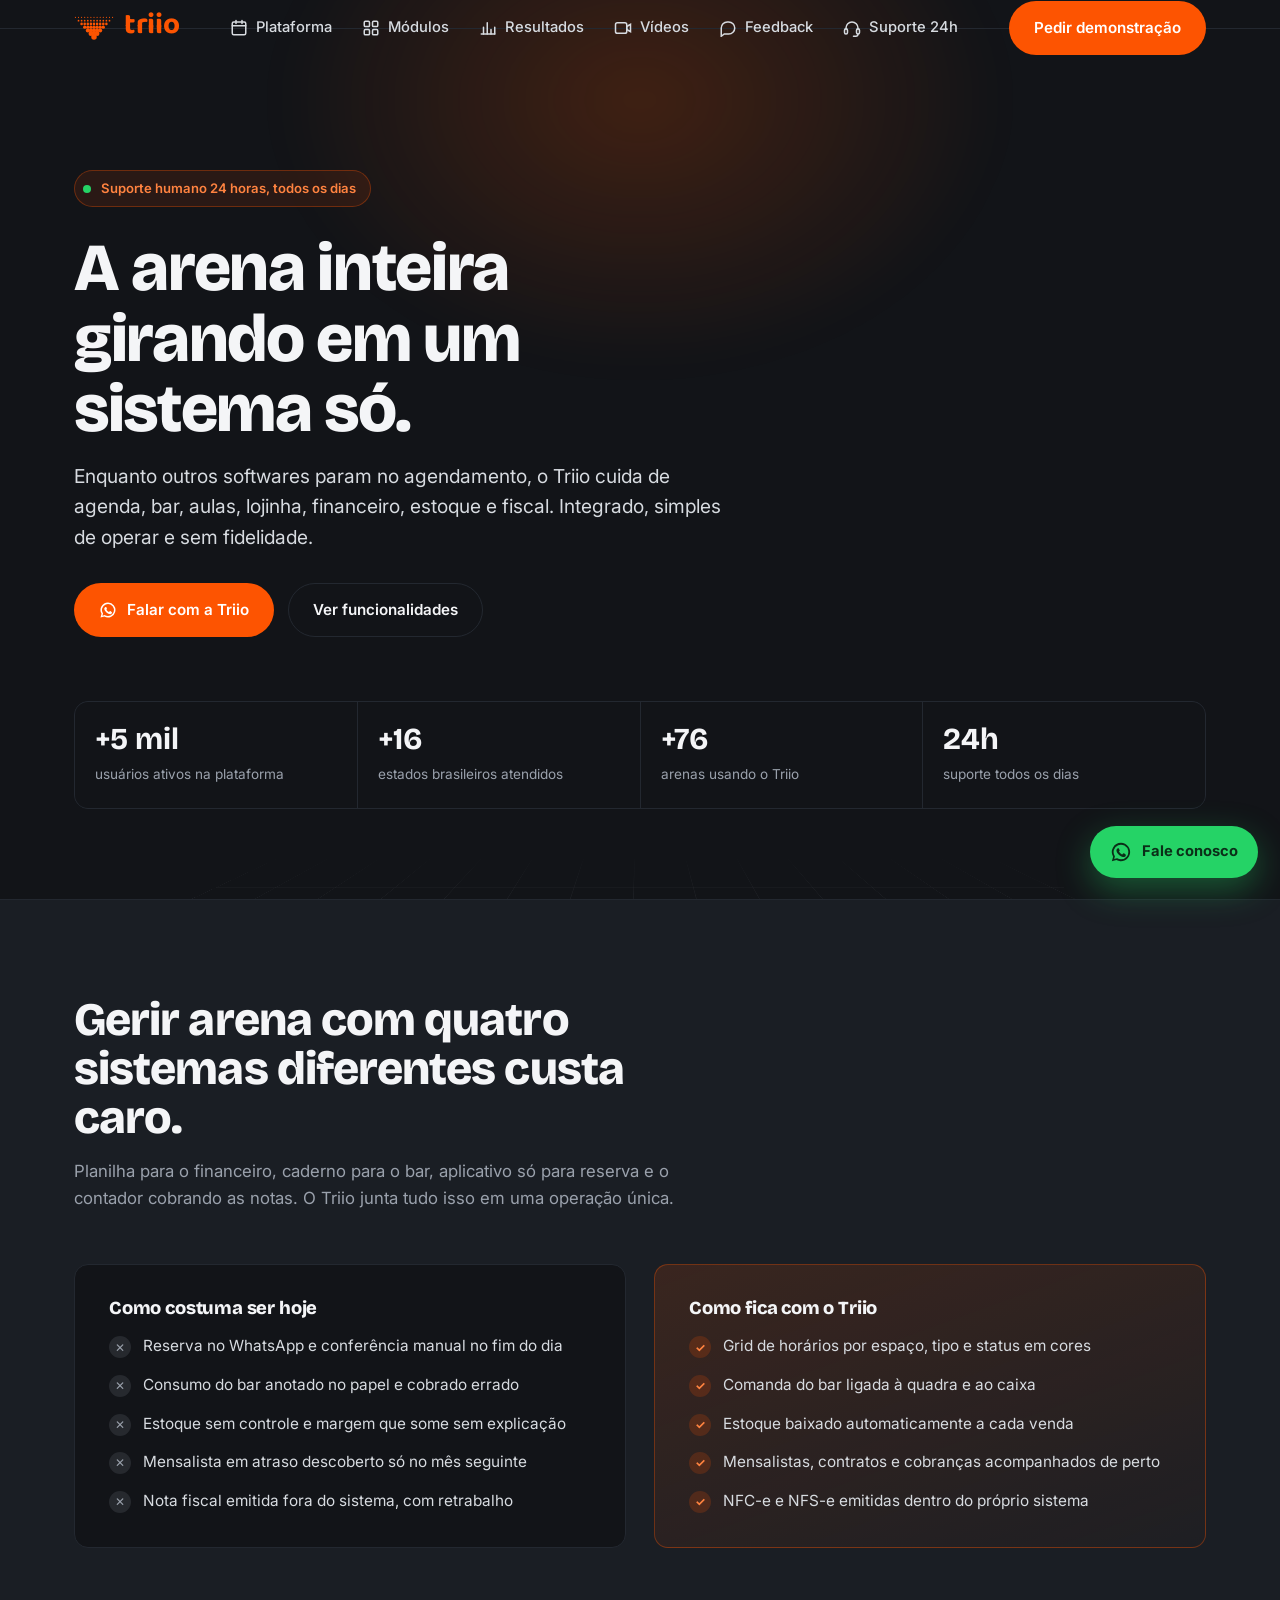
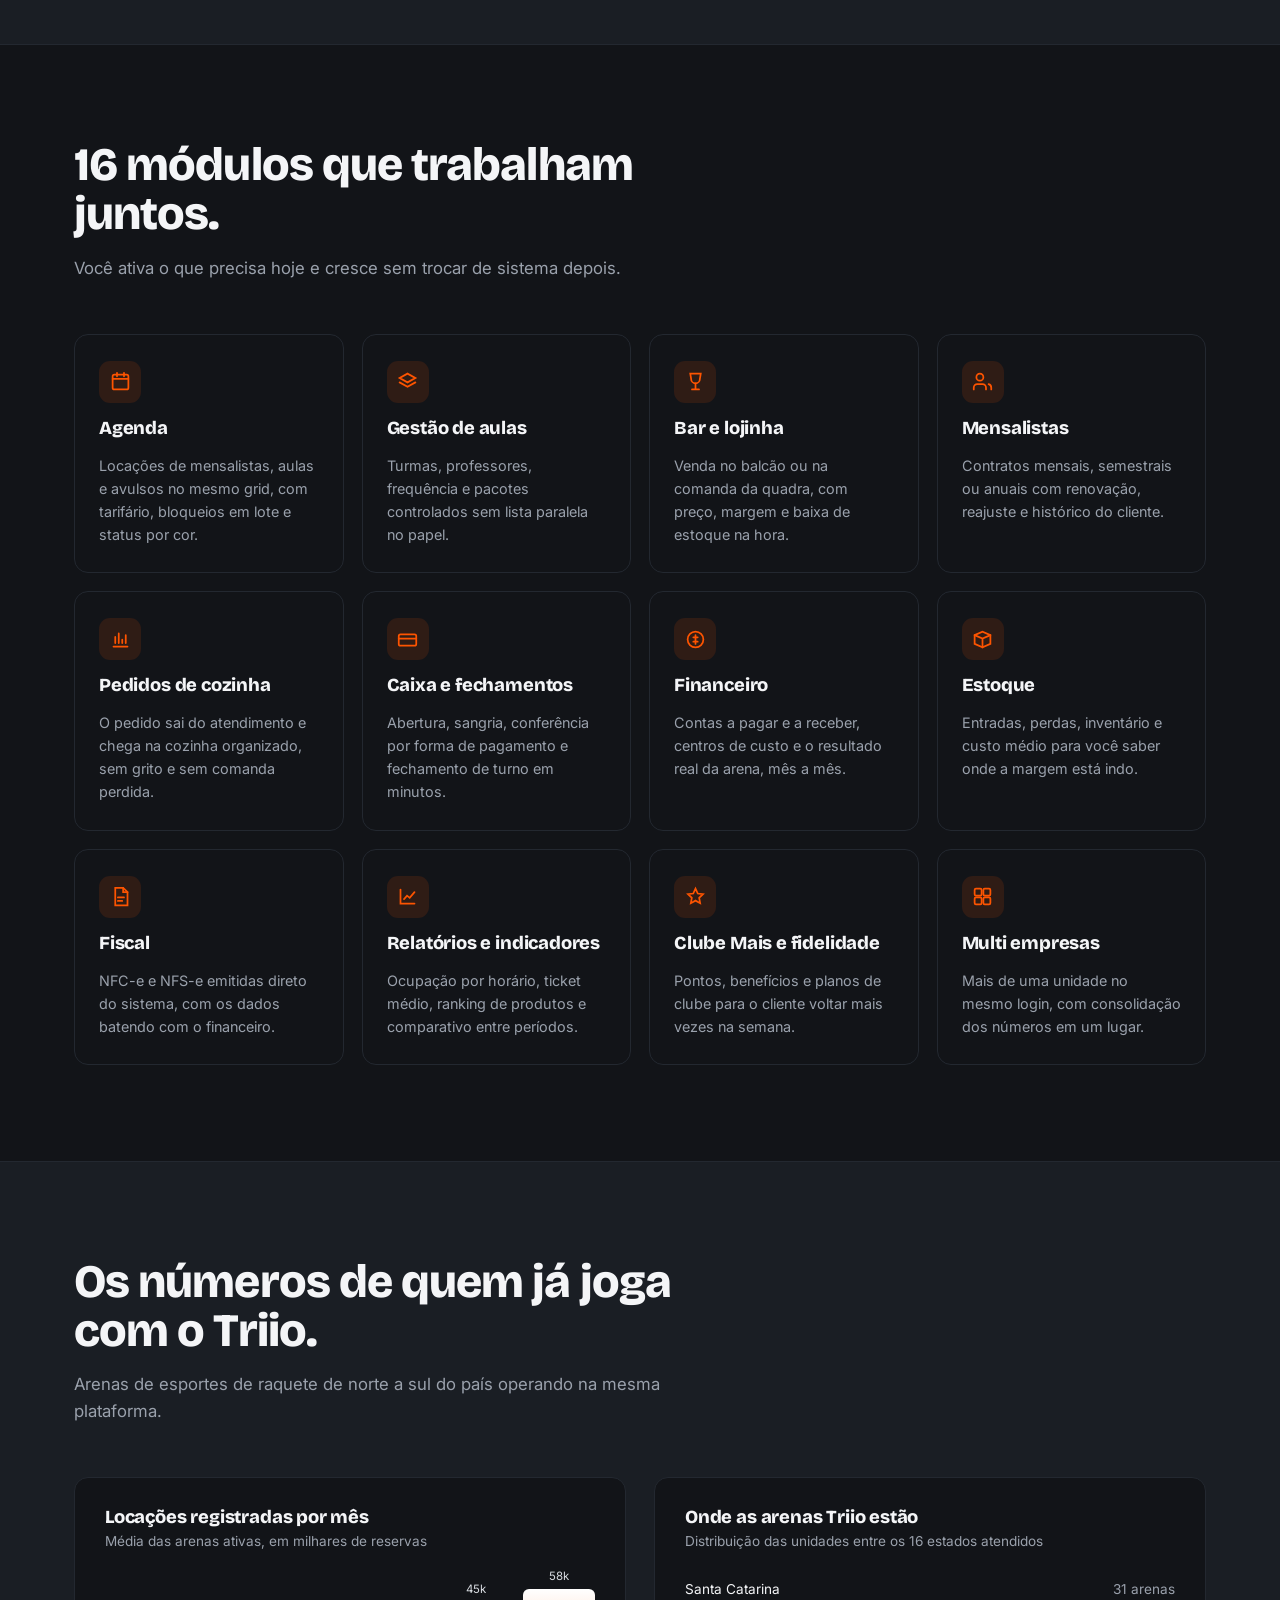
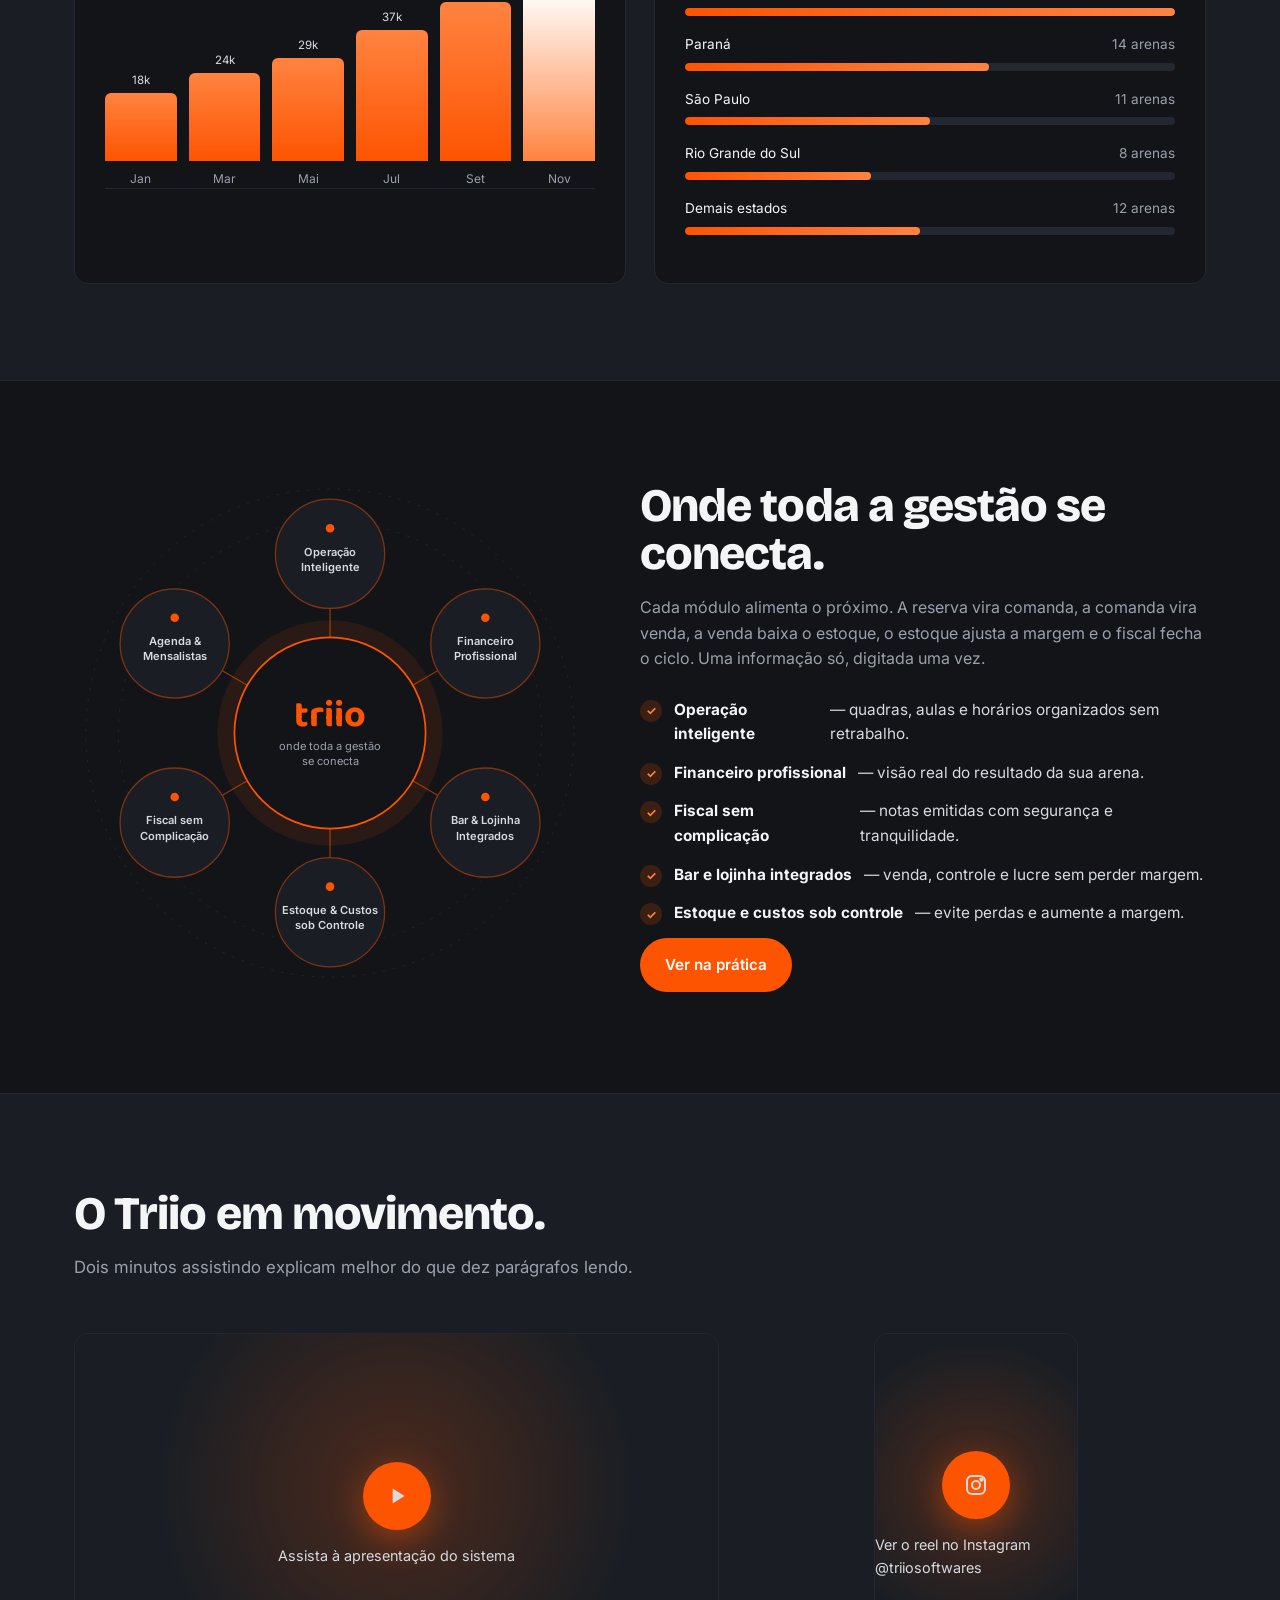
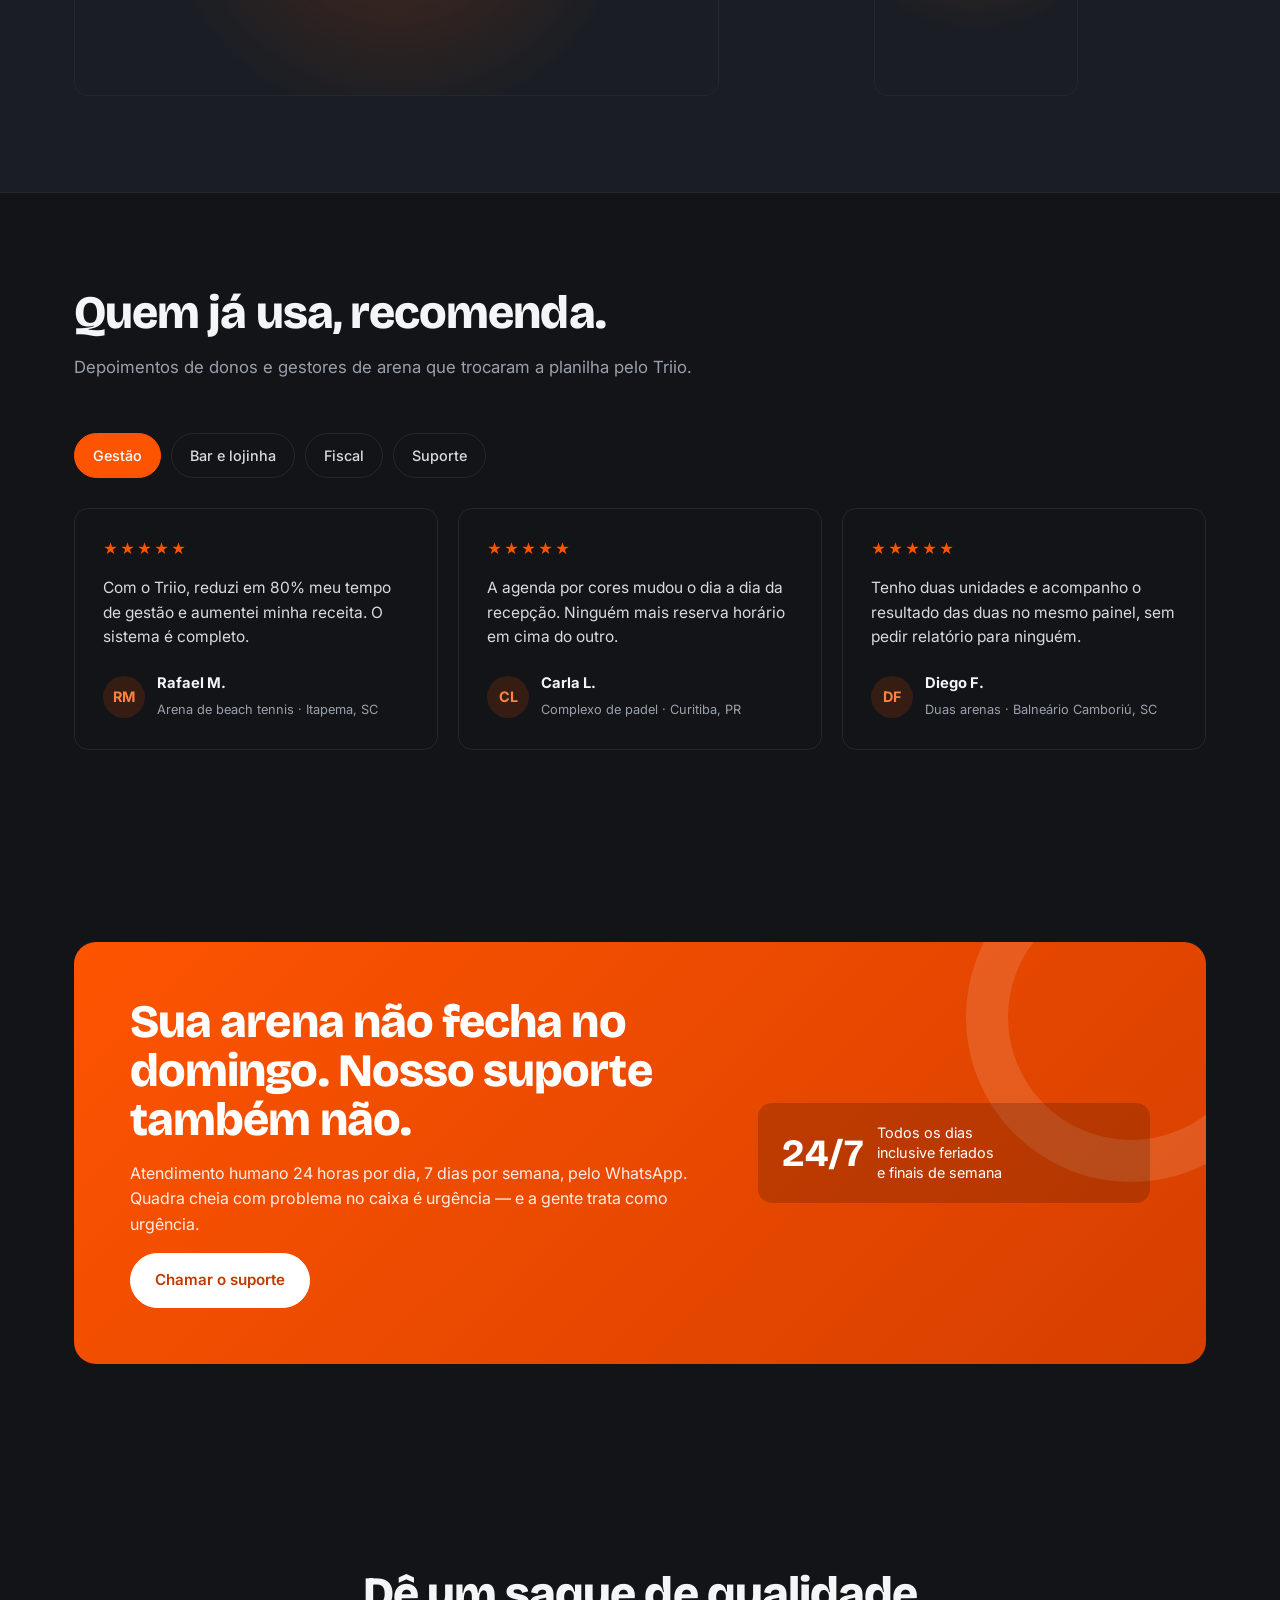
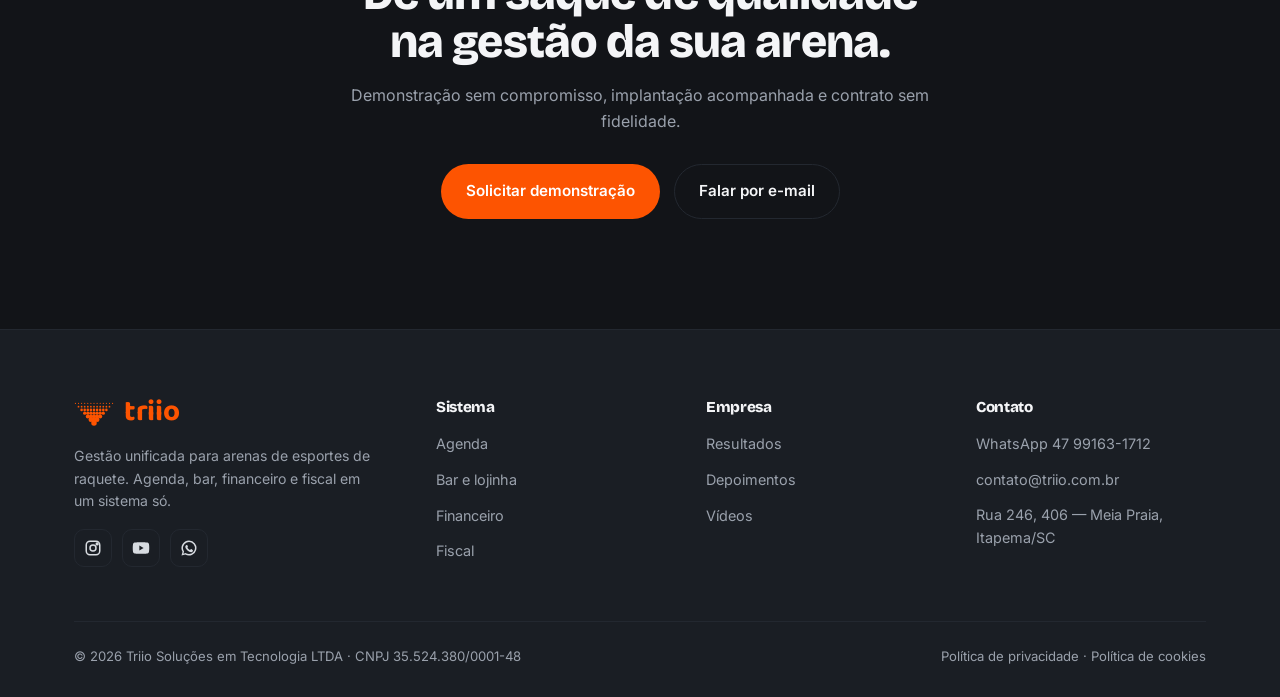
==== commit 7c27bfe2: "Update index.html" ====
--- a/index.html
+++ b/index.html
@@ -3,7 +3,6 @@
 <head>
   <meta charset="UTF-8" />
   <meta name="viewport" content="width=device-width, initial-scale=1, viewport-fit=cover" />
-  <meta http-equiv="refresh" content="0; url=../index.html" />
   <link rel="icon" href="data:image/svg+xml,%3Csvg xmlns='http://www.w3.org/2000/svg' viewBox='0 0 32 32'%3E%3Cg fill='%23FD5401'%3E%3Ccircle cx='8' cy='8' r='2'/%3E%3Ccircle cx='16' cy='8' r='2'/%3E%3Ccircle cx='24' cy='8' r='2'/%3E%3Ccircle cx='12' cy='16' r='3'/%3E%3Ccircle cx='20' cy='16' r='3'/%3E%3Ccircle cx='16' cy='25' r='4'/%3E%3C/g%3E%3C/svg%3E" />
   <title>Triio Software | Gestão completa para arenas esportivas</title>
   <meta name="description" content="Triio: agenda, bar, aulas, lojinha, financeiro, estoque e fiscal em um único sistema para arenas de esportes de raquete. Suporte 24h e sem fidelidade." />
@@ -12,7 +11,7 @@
   <link rel="preconnect" href="https://fonts.gstatic.com" crossorigin />
   <link href="https://fonts.googleapis.com/css2?family=Baloo+2:wght@700&family=Bricolage+Grotesque:opsz,wght@12..96,500;12..96,700;12..96,800&family=Inter:wght@400;500;600;700&display=swap" rel="stylesheet" />
 
-  <link rel="stylesheet" href="../css/style.css" />
+<link rel="stylesheet" href="./css/style.css" />
 </head>
 
 <body>
@@ -605,6 +604,7 @@
     <span>Fale conosco</span>
   </a>
 
-  <script src="../js/script.js"></script>
+<!-- Importação correta do arquivo JavaScript -->
+  <script src="./js/script.js" defer></script>
 </body>
 </html>
